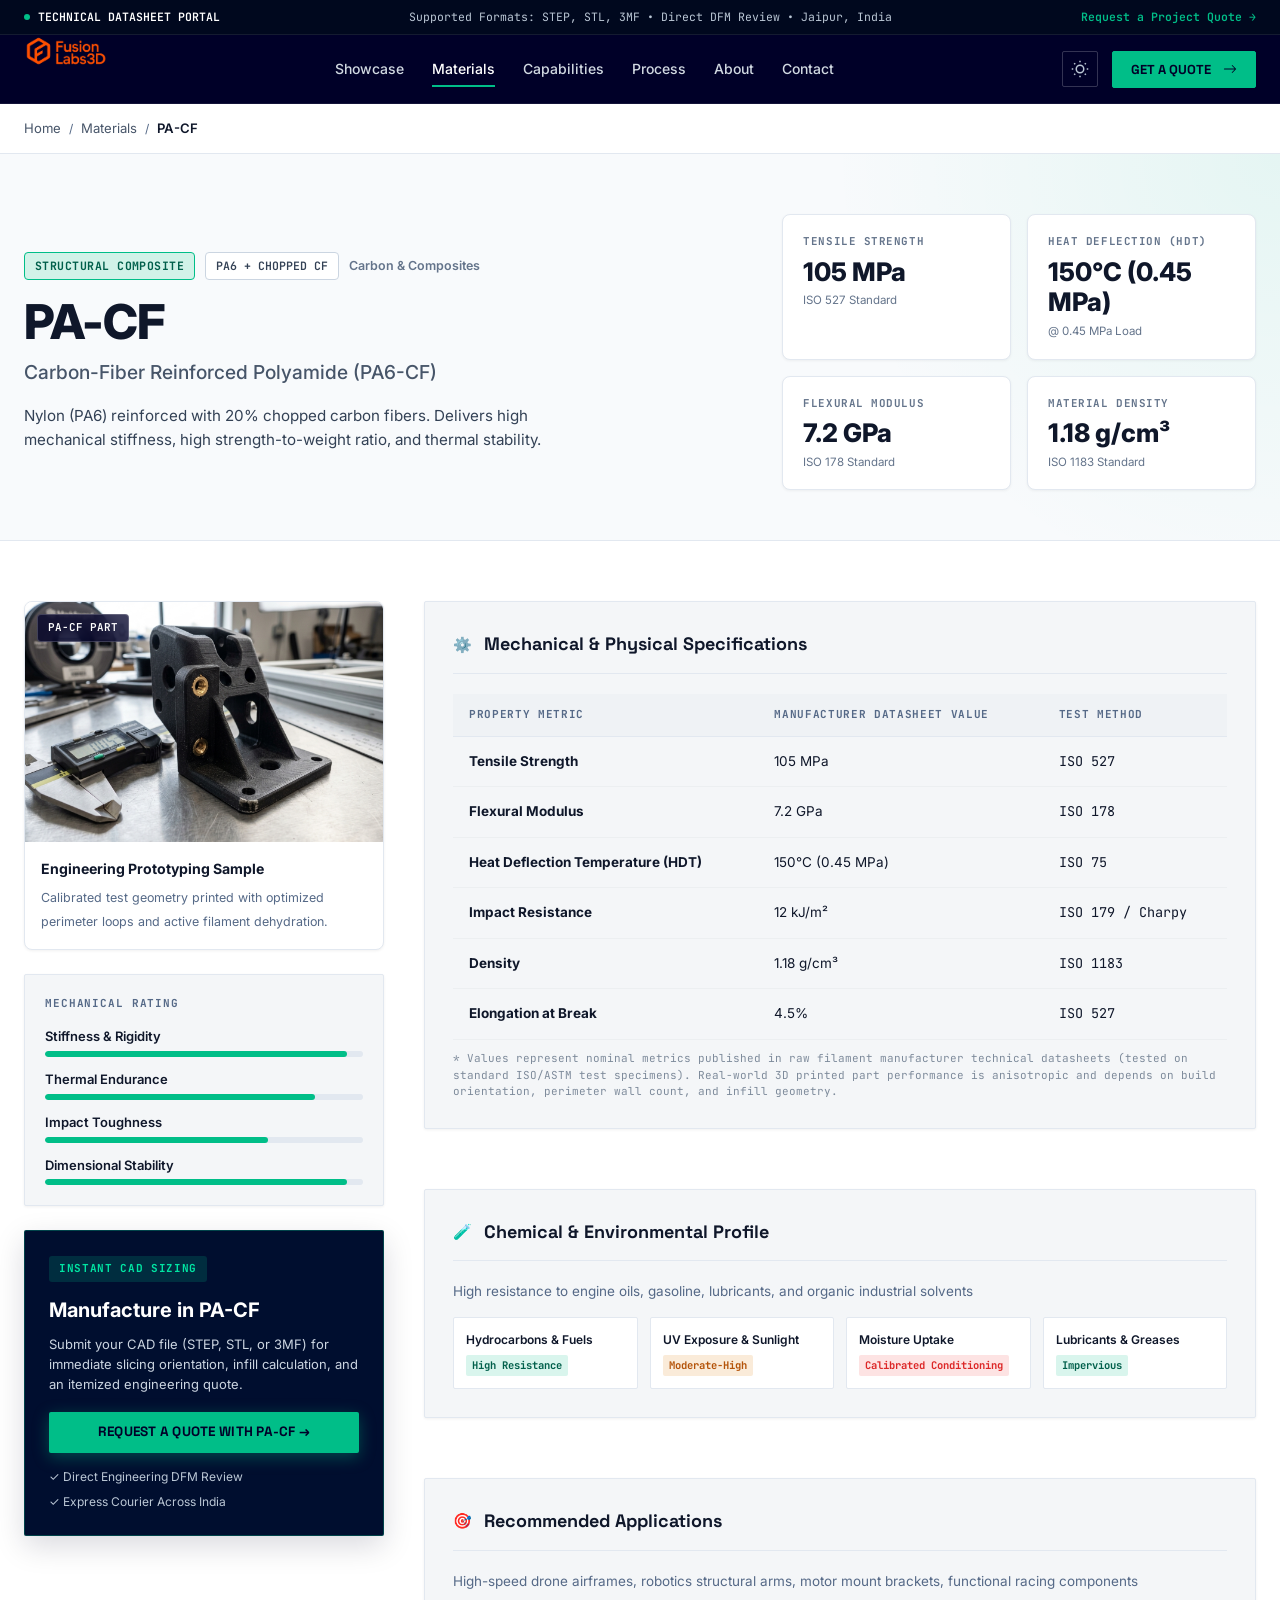
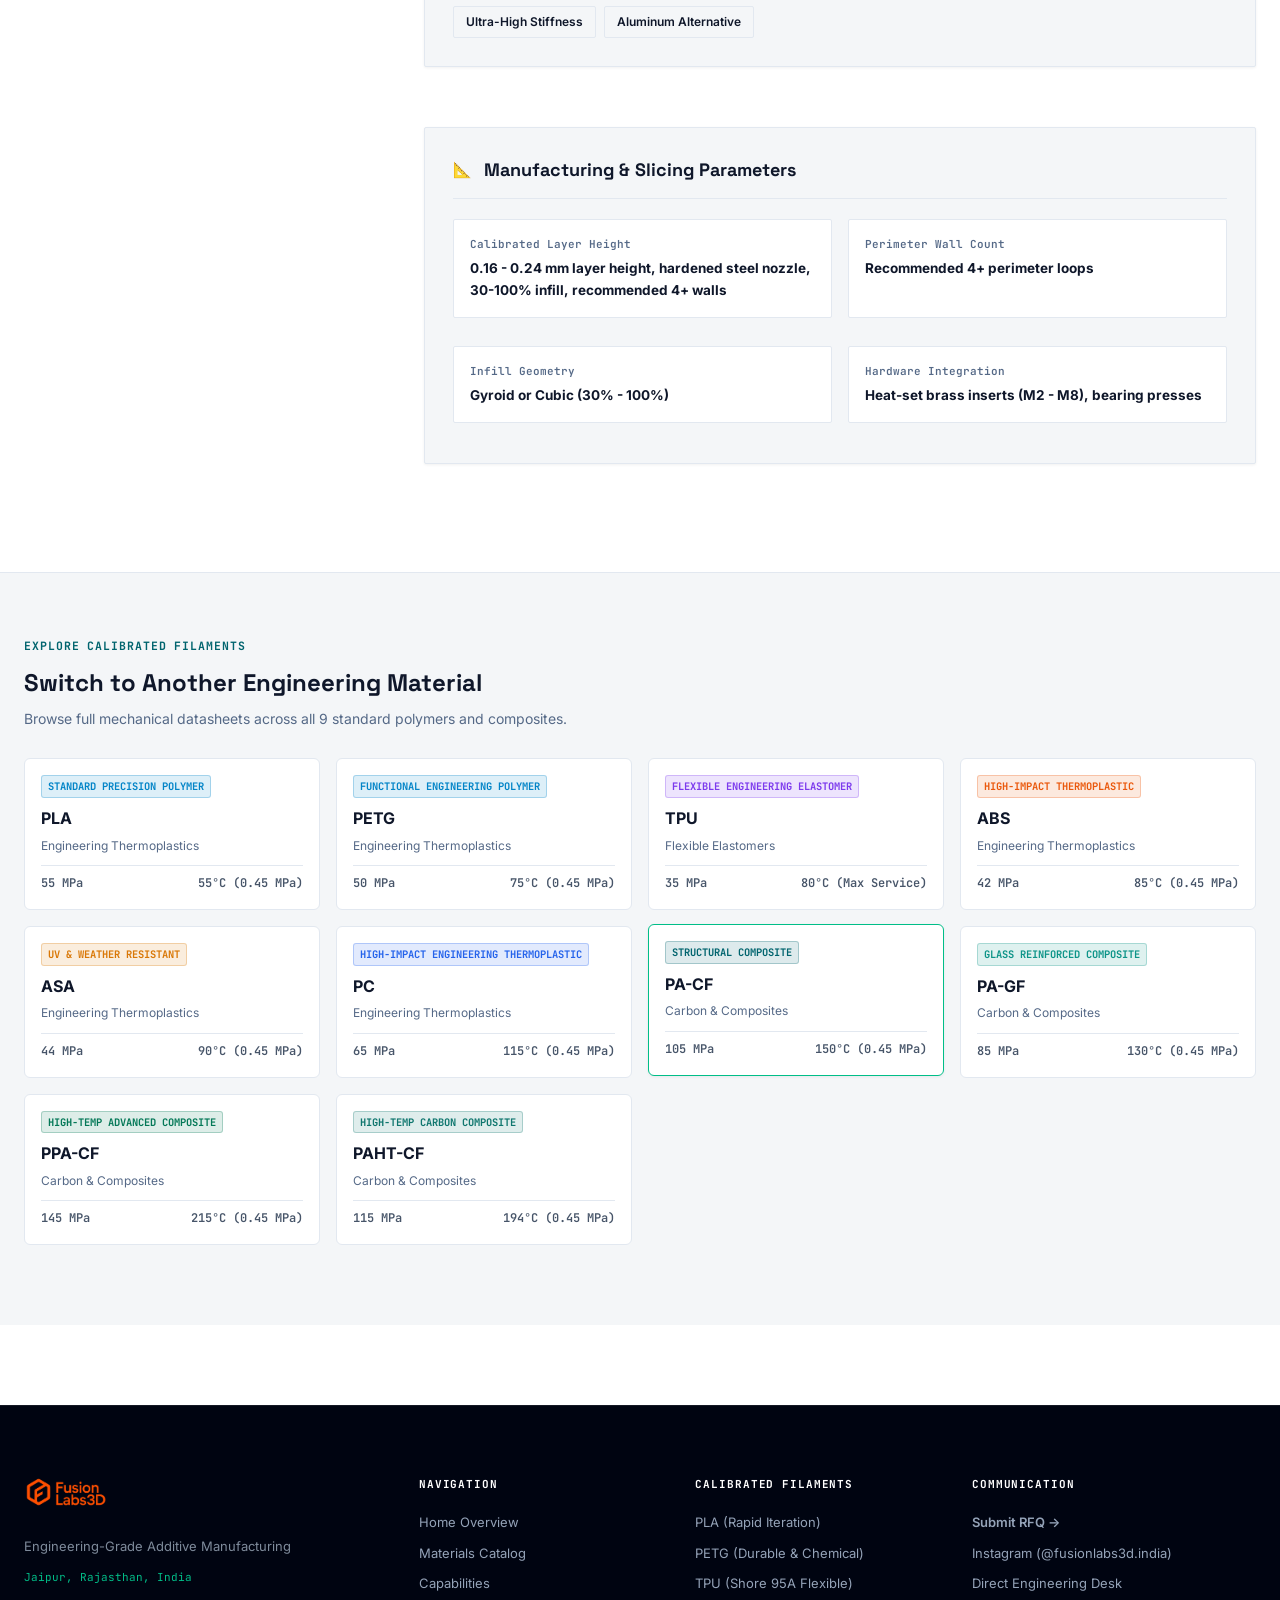
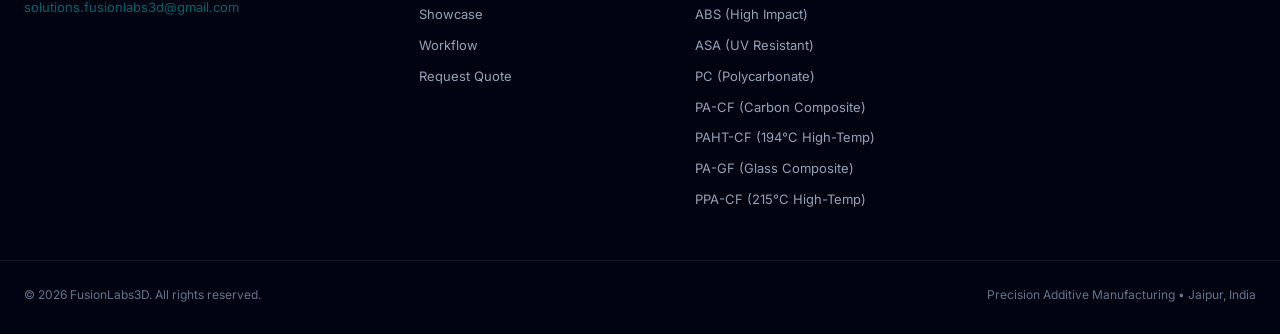
==== material.html @ 583ac7d9 "Tone down 4 CF and GF material descriptions to property-based engineering language without claims" ====
<!DOCTYPE html>
<html lang="en">
<head>
  <meta charset="UTF-8">
  <meta name="viewport" content="width=device-width, initial-scale=1.0">
  <meta http-equiv="X-UA-Compatible" content="ie=edge">
  
  <!-- Zero-flicker Dark/Light Theme Initialization -->
  <script>
    (function() {
      try {
        const savedTheme = localStorage.getItem('fusionlabs3d_theme_v2');
        if (savedTheme === 'dark') {
          document.documentElement.setAttribute('data-theme', 'dark');
        } else {
          document.documentElement.setAttribute('data-theme', 'light');
        }
      } catch (e) {}
    })();
  </script>

  <title>Material Datasheet | FusionLabs3D Engineering Materials</title>
  
  <!-- Primary Meta Tags -->
  <meta name="title" content="Material Datasheet | FusionLabs3D Engineering Materials">
  <meta name="description" content="Technical datasheets, mechanical properties, thermal thresholds, and applications for engineering 3D printing filaments: PLA, PETG, TPU, ABS, ASA, PA-CF, PAHT-CF, PA-GF, PPA-CF.">
  <meta name="robots" content="index, follow">
  
  <!-- Canonical URL -->
  <link rel="canonical" href="https://fusionlabs3d.github.io/material.html">
  
  <!-- Favicons -->
  <link rel="icon" type="image/svg+xml" href="assets/logo/favicon.svg">
  <link rel="alternate icon" type="image/x-icon" href="favicon.ico">
  <link rel="apple-touch-icon" href="assets/logo/favicon-64.png">
  <meta name="theme-color" content="#EA580C">

  <!-- Google Fonts: Space Grotesk, Inter & JetBrains Mono -->
  <link rel="preconnect" href="https://fonts.googleapis.com">
  <link rel="preconnect" href="https://fonts.gstatic.com" crossorigin>
  <link href="https://fonts.googleapis.com/css2?family=Inter:wght@400;500;600;700&family=Space+Grotesk:wght@500;600;700&family=JetBrains+Mono:wght@400;500;600&display=swap" rel="stylesheet">

  <!-- Stylesheet -->
  <link rel="stylesheet" href="style.css?v=3.2">
</head>
<body class="material-page-body">

  <!-- Top Announcement Bar (Siemens Style) -->
  <div class="top-spec-bar">
    <div class="container top-spec-inner">
      <span class="spec-label"><span class="status-dot"></span> TECHNICAL DATASHEET PORTAL</span>
      <span class="spec-detail">Supported Formats: STEP, STL, 3MF &bull; Direct DFM Review &bull; Jaipur, India</span>
      <a href="quote.html" class="spec-link">Request a Project Quote &rarr;</a>
    </div>
  </div>

  <!-- Main Navigation Header (Siemens Style) -->
  <header class="site-header" id="header">
    <div class="container header-inner">
      <a href="index.html" class="brand-logo" aria-label="FusionLabs3D Homepage">
        <img src="assets/logo/logo-full.png" alt="FusionLabs3D Logo" class="brand-img">
      </a>

      <nav class="desktop-nav" aria-label="Primary Navigation">
        <ul class="nav-list">
          <li><a href="index.html#gallery" class="nav-link">Showcase</a></li>
          <li><a href="index.html#materials" class="nav-link active">Materials</a></li>
          <li><a href="index.html#services" class="nav-link">Capabilities</a></li>
          <li><a href="index.html#workflow" class="nav-link">Process</a></li>
          <li><a href="index.html#about" class="nav-link">About</a></li>
          <li><a href="index.html#contact" class="nav-link">Contact</a></li>
        </ul>
      </nav>

      <div class="header-actions">
        <!-- Dark / Light Mode Toggle -->
        <button class="theme-toggle-btn" id="themeToggle" aria-label="Toggle Dark / Light Theme" title="Toggle Dark / Light Theme">
          <svg class="theme-icon-sun" viewBox="0 0 24 24" width="18" height="18" fill="none" stroke="currentColor" stroke-width="2">
            <circle cx="12" cy="12" r="5"/>
            <line x1="12" y1="1" x2="12" y2="3"/><line x1="12" y1="21" x2="12" y2="23"/>
            <line x1="4.22" y1="4.22" x2="5.64" y2="5.64"/><line x1="18.36" y1="18.36" x2="19.78" y2="19.78"/>
            <line x1="1" y1="12" x2="3" y2="12"/><line x1="21" y1="12" x2="23" y2="12"/>
            <line x1="4.22" y1="19.78" x2="5.64" y2="18.36"/><line x1="18.36" y1="5.64" x2="19.78" y2="4.22"/>
          </svg>
          <svg class="theme-icon-moon" viewBox="0 0 24 24" width="18" height="18" fill="none" stroke="currentColor" stroke-width="2">
            <path d="M21 12.79A9 9 0 1 1 11.21 3 7 7 0 0 0 21 12.79z"/>
          </svg>
        </button>

        <a href="quote.html" class="btn btn-primary nav-quote-btn">
          <span>GET A QUOTE</span>
          <svg class="btn-arrow" viewBox="0 0 16 16" width="14" height="14" fill="currentColor">
            <path fill-rule="evenodd" d="M1 8a.5.5 0 0 1 .5-.5h11.793l-3.147-3.146a.5.5 0 0 1 .708-.708l4 4a.5.5 0 0 1 0 .708l-4 4a.5.5 0 0 1-.708-.708L13.293 8.5H1.5A.5.5 0 0 1 1 8z"/>
          </svg>
        </a>

        <!-- Mobile Menu Toggle -->
        <button class="mobile-nav-toggle" id="mobileNavToggle" aria-label="Toggle navigation menu" aria-expanded="false">
          <span class="hamburger-bar"></span>
          <span class="hamburger-bar"></span>
          <span class="hamburger-bar"></span>
        </button>
      </div>
    </div>
  </header>

  <!-- Mobile Navigation Drawer -->
  <div class="mobile-drawer" id="mobileDrawer" aria-hidden="true">
    <div class="mobile-drawer-inner">
      <div class="mobile-drawer-header">
        <span class="mobile-drawer-title">NAVIGATION</span>
        <button class="mobile-drawer-close" id="mobileDrawerClose" aria-label="Close navigation menu">&times;</button>
      </div>
      <ul class="mobile-nav-list">
        <li><a href="index.html" class="mobile-nav-link">Home Overview</a></li>
        <li><a href="index.html#materials" class="mobile-nav-link">Materials Catalog</a></li>
        <li><a href="index.html#services" class="mobile-nav-link">Capabilities</a></li>
        <li><a href="index.html#gallery" class="mobile-nav-link">Showcase</a></li>
        <li><a href="index.html#workflow" class="mobile-nav-link">Process</a></li>
        <li><a href="index.html#contact" class="mobile-nav-link">Contact</a></li>
      </ul>
      <div class="mobile-drawer-footer">
        <a href="quote.html" class="btn btn-primary btn-block">
          <span>GET A QUOTE</span>
        </a>
      </div>
    </div>
  </div>
  <div class="mobile-drawer-backdrop" id="mobileDrawerBackdrop" tabindex="-1"></div>

  <main id="main-content" class="material-datasheet-page">

    <!-- Breadcrumbs (Siemens/Autodesk style) -->
    <div class="datasheet-breadcrumb-bar">
      <div class="container">
        <nav class="breadcrumb-nav" aria-label="Breadcrumb">
          <a href="index.html" class="crumb-link">Home</a>
          <span class="crumb-separator">/</span>
          <a href="index.html#materials" class="crumb-link">Materials</a>
          <span class="crumb-separator">/</span>
          <span class="crumb-current" id="crumbMatName">PA-CF</span>
        </nav>
      </div>
    </div>

    <!-- Specification Hero Banner -->
    <section class="datasheet-hero">
      <div class="container">
        <div class="datasheet-hero-grid">
          <div class="datasheet-hero-info">
            <div class="datasheet-meta-strip">
              <span class="datasheet-class-badge" id="matClassification">STRUCTURAL COMPOSITE</span>
              <span class="datasheet-code-badge" id="matCode">PA6 + CHOPPED CF</span>
              <span class="datasheet-category-badge" id="matCategory">Carbon &amp; Composites</span>
            </div>
            <h1 class="datasheet-title" id="matTitle">PA-CF</h1>
            <p class="datasheet-subtitle" id="matFullName">Carbon-Fiber Reinforced Polyamide (PA6-CF)</p>
            <p class="datasheet-lead" id="matSummary">
              Nylon (PA6) reinforced with 20% chopped carbon fibers. Delivers high mechanical stiffness, high strength-to-weight ratio, and thermal stability.
            </p>
          </div>

          <div class="datasheet-hero-metrics">
            <div class="spec-kpi-card">
              <span class="kpi-label">TENSILE STRENGTH</span>
              <span class="kpi-value" id="matTensile">105 MPa</span>
              <span class="kpi-sub">ISO 527 Standard</span>
            </div>
            <div class="spec-kpi-card">
              <span class="kpi-label">HEAT DEFLECTION (HDT)</span>
              <span class="kpi-value" id="matHDT">150°C</span>
              <span class="kpi-sub">@ 0.45 MPa Load</span>
            </div>
            <div class="spec-kpi-card">
              <span class="kpi-label">FLEXURAL MODULUS</span>
              <span class="kpi-value" id="matFlexural">7.2 GPa</span>
              <span class="kpi-sub">ISO 178 Standard</span>
            </div>
            <div class="spec-kpi-card">
              <span class="kpi-label">MATERIAL DENSITY</span>
              <span class="kpi-value" id="matDensity">1.18 g/cm³</span>
              <span class="kpi-sub">ISO 1183 Standard</span>
            </div>
          </div>
        </div>
      </div>
    </section>

    <!-- Main Two-Column Technical Detail Section -->
    <section class="datasheet-content-section">
      <div class="container">
        <div class="datasheet-layout-grid">

          <!-- Left Column: Visual & Action Card -->
          <div class="datasheet-sidebar-col">
            <!-- Part Photo Card -->
            <div class="datasheet-media-card">
              <div class="media-frame">
                <img src="assets/images/parts/pa6cf-bracket.jpg" alt="Engineering component in PA-CF" class="datasheet-main-img" id="matImage">
                <div class="media-tag-overlay" id="matOverlayTag">CALIBRATED SAMPLE</div>
              </div>
              <div class="media-caption">
                <span class="media-caption-title" id="matCaptionTitle">Engineering Prototyping Sample</span>
                <span class="media-caption-desc">Calibrated test geometry printed with optimized perimeter loops and active filament dehydration.</span>
              </div>
            </div>

            <!-- Mechanical Suitability Indicators -->
            <div class="datasheet-suitability-card">
              <h3 class="suitability-title">MECHANICAL RATING</h3>
              <div class="suitability-row">
                <span class="suitability-label">Stiffness &amp; Rigidity</span>
                <div class="suitability-track"><div class="suitability-bar" id="barStiffness" style="width: 95%;"></div></div>
              </div>
              <div class="suitability-row">
                <span class="suitability-label">Thermal Endurance</span>
                <div class="suitability-track"><div class="suitability-bar" id="barThermal" style="width: 85%;"></div></div>
              </div>
              <div class="suitability-row">
                <span class="suitability-label">Impact Toughness</span>
                <div class="suitability-track"><div class="suitability-bar" id="barImpact" style="width: 70%;"></div></div>
              </div>
              <div class="suitability-row">
                <span class="suitability-label">Dimensional Stability</span>
                <div class="suitability-track"><div class="suitability-bar" id="barStability" style="width: 95%;"></div></div>
              </div>
            </div>

            <!-- Prominent Direct Quote / Order Box (Amazon-style Conversion) -->
            <div class="datasheet-rfq-action-card">
              <div class="rfq-action-badge">INSTANT CAD SIZING</div>
              <h3 class="rfq-action-title">Manufacture in <span id="rfqMatTarget">PA-CF</span></h3>
              <p class="rfq-action-desc">
                Submit your CAD file (STEP, STL, or 3MF) for immediate slicing orientation, infill calculation, and an itemized engineering quote.
              </p>
              <a href="quote.html?material=pa-cf" class="btn btn-primary btn-block rfq-action-btn" id="matQuoteBtn">
                <span>REQUEST A QUOTE WITH THIS MATERIAL &rarr;</span>
              </a>
              <div class="rfq-action-guarantees">
                <span class="action-guarantee-item">&check; Direct Engineering DFM Review</span>
                <span class="action-guarantee-item">&check; Express Courier Across India</span>
              </div>
            </div>
          </div>

          <!-- Right Column: Full Technical Datasheet -->
          <div class="datasheet-main-col">

            <!-- Section 1: Mechanical Properties Table -->
            <div class="datasheet-block">
              <div class="block-header">
                <span class="block-icon">⚙️</span>
                <h2 class="block-title">Mechanical &amp; Physical Specifications</h2>
              </div>
              <div class="table-responsive">
                <table class="specs-table">
                  <thead>
                    <tr>
                      <th>Property Metric</th>
                      <th>Manufacturer Datasheet Value</th>
                      <th>Test Method</th>
                    </tr>
                  </thead>
                  <tbody>
                    <tr>
                      <td><strong>Tensile Strength</strong></td>
                      <td id="tableTensile">105 MPa</td>
                      <td class="text-mono">ISO 527</td>
                    </tr>
                    <tr>
                      <td><strong>Flexural Modulus</strong></td>
                      <td id="tableFlexural">7.2 GPa</td>
                      <td class="text-mono">ISO 178</td>
                    </tr>
                    <tr>
                      <td><strong>Heat Deflection Temperature (HDT)</strong></td>
                      <td id="tableHDT">150°C (0.45 MPa)</td>
                      <td class="text-mono">ISO 75</td>
                    </tr>
                    <tr>
                      <td><strong>Impact Resistance</strong></td>
                      <td id="tableImpact">12 kJ/m²</td>
                      <td class="text-mono">ISO 179 / Charpy</td>
                    </tr>
                    <tr>
                      <td><strong>Density</strong></td>
                      <td id="tableDensity">1.18 g/cm³</td>
                      <td class="text-mono">ISO 1183</td>
                    </tr>
                    <tr>
                      <td><strong>Elongation at Break</strong></td>
                      <td id="tableElongation">4.5%</td>
                      <td class="text-mono">ISO 527</td>
                    </tr>
                  </tbody>
                </table>
              </div>
              <p style="font-family: var(--font-mono); font-size: 11px; color: var(--text-light); margin-top: 10px; line-height: 1.5;">
                * Values represent nominal metrics published in raw filament manufacturer technical datasheets (tested on standard ISO/ASTM test specimens). Real-world 3D printed part performance is anisotropic and depends on build orientation, perimeter wall count, and infill geometry.
              </p>
            </div>

            <!-- Section 2: Chemical & Environmental Compatibility -->
            <div class="datasheet-block">
              <div class="block-header">
                <span class="block-icon">🧪</span>
                <h2 class="block-title">Chemical &amp; Environmental Profile</h2>
              </div>
              <p class="block-text" id="matChemical">
                High resistance to engine oils, gasoline, lubricants, and organic industrial solvents.
              </p>
              <div class="chemical-matrix-grid">
                <div class="chem-card">
                  <span class="chem-label">Hydrocarbons &amp; Fuels</span>
                  <span class="chem-status chem-status-high" id="chemHydro">High Resistance</span>
                </div>
                <div class="chem-card">
                  <span class="chem-label">UV Exposure &amp; Sunlight</span>
                  <span class="chem-status chem-status-med" id="chemUV">Moderate-High</span>
                </div>
                <div class="chem-card">
                  <span class="chem-label">Moisture Uptake</span>
                  <span class="chem-status chem-status-low" id="chemMoisture">Calibrated Conditioning</span>
                </div>
                <div class="chem-card">
                  <span class="chem-label">Lubricants &amp; Greases</span>
                  <span class="chem-status chem-status-high" id="chemGrease">Impervious</span>
                </div>
              </div>
            </div>

            <!-- Section 3: Recommended Applications -->
            <div class="datasheet-block">
              <div class="block-header">
                <span class="block-icon">🎯</span>
                <h2 class="block-title">Recommended Applications</h2>
              </div>
              <p class="block-text" id="matUseCases">
                Robotics chassis, structural drone components, motor brackets, aluminum replacement parts, high-stiffness tooling fixtures.
              </p>
              <div class="applications-tag-cloud" id="matTagsCloud">
                <span class="app-tag">Drone Airframes</span>
                <span class="app-tag">Robotics Arms</span>
                <span class="app-tag">Motor Mount Brackets</span>
                <span class="app-tag">Aluminum Replacement</span>
              </div>
            </div>

            <!-- Section 4: Slicing & Engineering Guidelines -->
            <div class="datasheet-block">
              <div class="block-header">
                <span class="block-icon">📐</span>
                <h2 class="block-title">Manufacturing &amp; Slicing Parameters</h2>
              </div>
              <div class="guidelines-grid">
                <div class="guide-item">
                  <span class="guide-label">Calibrated Layer Height</span>
                  <span class="guide-val" id="guideLayer">0.16 - 0.24 mm</span>
                </div>
                <div class="guide-item">
                  <span class="guide-label">Perimeter Wall Count</span>
                  <span class="guide-val" id="guideWalls">Recommended 4+ perimeter loops</span>
                </div>
                <div class="guide-item">
                  <span class="guide-label">Infill Geometry</span>
                  <span class="guide-val" id="guideInfill">Gyroid or Cubic (30% - 100%)</span>
                </div>
                <div class="guide-item">
                  <span class="guide-label">Hardware Integration</span>
                  <span class="guide-val">Heat-set brass inserts (M2 - M8), bearing presses</span>
                </div>
              </div>
            </div>

          </div>
        </div>
      </div>
    </section>

    <!-- Quick Material Switcher (Autodesk Style) -->
    <section class="datasheet-switcher-section">
      <div class="container">
        <div class="switcher-header">
          <span class="section-tag">EXPLORE CALIBRATED FILAMENTS</span>
          <h2 class="switcher-title">Switch to Another Engineering Material</h2>
          <p class="switcher-subtitle">Browse full mechanical datasheets across all 9 standard polymers and composites.</p>
        </div>

        <div class="material-switcher-grid" id="materialsSwitcher">
          <!-- Populated dynamically by script -->
        </div>
      </div>
    </section>

  </main>

  <!-- SITE FOOTER (Siemens Style) -->
  <footer class="site-footer">
    <div class="container footer-grid">
      <div class="footer-brand-col">
        <a href="index.html" class="footer-brand" style="display: inline-block; align-self: flex-start; margin-bottom: 14px;">
          <img src="assets/logo/logo-full.png" alt="FusionLabs3D" class="footer-logo-img" style="height: 32px; width: auto; max-width: 180px; object-fit: contain; display: block;">
        </a>
        <p class="footer-positioning">Engineering-Grade Additive Manufacturing</p>
        <p class="footer-location">Jaipur, Rajasthan, India</p>
        <a href="mailto:solutions.fusionlabs3d@gmail.com" class="footer-email">solutions.fusionlabs3d@gmail.com</a>
      </div>

      <div class="footer-links-col">
        <h4 class="footer-heading">NAVIGATION</h4>
        <ul class="footer-nav">
          <li><a href="index.html">Home Overview</a></li>
          <li><a href="index.html#materials">Materials Catalog</a></li>
          <li><a href="index.html#services">Capabilities</a></li>
          <li><a href="index.html#gallery">Showcase</a></li>
          <li><a href="index.html#workflow">Workflow</a></li>
          <li><a href="quote.html">Request Quote</a></li>
        </ul>
      </div>

      <div class="footer-links-col">
        <h4 class="footer-heading">CALIBRATED FILAMENTS</h4>
        <ul class="footer-nav">
          <li><a href="material.html?mat=pla">PLA (Rapid Iteration)</a></li>
          <li><a href="material.html?mat=petg">PETG (Durable &amp; Chemical)</a></li>
          <li><a href="material.html?mat=tpu">TPU (Shore 95A Flexible)</a></li>
          <li><a href="material.html?mat=abs">ABS (High Impact)</a></li>
          <li><a href="material.html?mat=asa">ASA (UV Resistant)</a></li>
          <li><a href="material.html?mat=pc">PC (Polycarbonate)</a></li>
          <li><a href="material.html?mat=pa-cf">PA-CF (Carbon Composite)</a></li>
          <li><a href="material.html?mat=paht-cf">PAHT-CF (194°C High-Temp)</a></li>
          <li><a href="material.html?mat=pa-gf">PA-GF (Glass Composite)</a></li>
          <li><a href="material.html?mat=ppa-cf">PPA-CF (215°C High-Temp)</a></li>
        </ul>
      </div>

      <div class="footer-links-col">
        <h4 class="footer-heading">COMMUNICATION</h4>
        <ul class="footer-nav">
          <li><a href="quote.html" class="footer-quote-link">Submit RFQ &rarr;</a></li>
          <li><a href="https://www.instagram.com/fusionlabs3d.india/" target="_blank" rel="noopener noreferrer">Instagram (@fusionlabs3d.india)</a></li>
          <li><a href="mailto:solutions.fusionlabs3d@gmail.com">Direct Engineering Desk</a></li>
        </ul>
      </div>
    </div>

    <div class="container footer-bottom">
      <p class="copyright">&copy; 2026 FusionLabs3D. All rights reserved.</p>
      <p class="host-notice">Precision Additive Manufacturing &bull; Jaipur, India</p>
    </div>
  </footer>

  <!-- Material Datasheet Script -->
  <script>
    (function() {
      // Theme Toggle Logic
      const themeToggle = document.getElementById('themeToggle');
      if (themeToggle) {
        themeToggle.addEventListener('click', function() {
          const current = document.documentElement.getAttribute('data-theme') || 'light';
          const next = current === 'dark' ? 'light' : 'dark';
          document.documentElement.setAttribute('data-theme', next);
          try { localStorage.setItem('fusionlabs3d_theme_v2', next); } catch (e) {}
        });
      }

      // Mobile Menu Toggle
      const mobileToggle = document.getElementById('mobileNavToggle');
      const mobileDrawer = document.getElementById('mobileDrawer');
      const mobileBackdrop = document.getElementById('mobileDrawerBackdrop');
      const mobileClose = document.getElementById('mobileDrawerClose');

      function openDrawer() {
        if (!mobileDrawer) return;
        mobileDrawer.classList.add('open');
        mobileDrawer.setAttribute('aria-hidden', 'false');
        if (mobileBackdrop) mobileBackdrop.classList.add('active');
        document.body.style.overflow = 'hidden';
      }

      function closeDrawer() {
        if (!mobileDrawer) return;
        mobileDrawer.classList.remove('open');
        mobileDrawer.setAttribute('aria-hidden', 'true');
        if (mobileBackdrop) mobileBackdrop.classList.remove('active');
        document.body.style.overflow = '';
      }

      if (mobileToggle) mobileToggle.addEventListener('click', openDrawer);
      if (mobileClose) mobileClose.addEventListener('click', closeDrawer);
      if (mobileBackdrop) mobileBackdrop.addEventListener('click', closeDrawer);

      // Load Material Data
      const urlParams = new URLSearchParams(window.location.search);
      const targetMatId = (urlParams.get('mat') || 'pa-cf').toLowerCase();

      fetch('data/materials.json')
        .then(function(res) { return res.json(); })
        .then(function(materials) {
          if (!Array.isArray(materials) || materials.length === 0) return;

          let selected = materials.find(function(m) { return m.id.toLowerCase() === targetMatId; });
          if (!selected) {
            selected = materials[0];
          }

          // Update Document Title
          document.title = selected.name + ' Technical Datasheet | FusionLabs3D';

          // Update Header & Hero Elements
          const crumb = document.getElementById('crumbMatName');
          if (crumb) crumb.textContent = selected.name;

          const title = document.getElementById('matTitle');
          if (title) title.textContent = selected.name;

          const fullName = document.getElementById('matFullName');
          if (fullName) fullName.textContent = selected.fullName || selected.name;

          const classBadge = document.getElementById('matClassification');
          if (classBadge) classBadge.textContent = selected.classification || 'ENGINEERING MATERIAL';

          const codeBadge = document.getElementById('matCode');
          if (codeBadge) codeBadge.textContent = selected.code || '';

          const catBadge = document.getElementById('matCategory');
          if (catBadge) catBadge.textContent = selected.category || '';

          const summary = document.getElementById('matSummary');
          if (summary) summary.textContent = selected.summary || '';

          // Metrics
          const matTensile = document.getElementById('matTensile');
          if (matTensile) matTensile.textContent = selected.tensileStrength || 'N/A';

          const matHDT = document.getElementById('matHDT');
          if (matHDT) matHDT.textContent = selected.heatDeflection || 'N/A';

          const matFlexural = document.getElementById('matFlexural');
          if (matFlexural) matFlexural.textContent = selected.flexuralModulus || 'N/A';

          const matDensity = document.getElementById('matDensity');
          if (matDensity) matDensity.textContent = selected.density || 'N/A';

          // Image & Caption
          const img = document.getElementById('matImage');
          if (img && selected.image) {
            img.src = selected.image;
            img.alt = selected.name + ' component sample';
          }

          const overlay = document.getElementById('matOverlayTag');
          if (overlay) overlay.textContent = selected.name + ' PART';

          // Action Box
          const rfqTarget = document.getElementById('rfqMatTarget');
          if (rfqTarget) rfqTarget.textContent = selected.name;

          const quoteBtn = document.getElementById('matQuoteBtn');
          if (quoteBtn) {
            quoteBtn.href = 'quote.html?material=' + encodeURIComponent(selected.id);
            quoteBtn.innerHTML = '<span>REQUEST A QUOTE WITH ' + selected.name + ' &rarr;</span>';
          }

          // Table Specs
          const tTensile = document.getElementById('tableTensile');
          if (tTensile) tTensile.textContent = selected.tensileStrength || 'N/A';

          const tFlexural = document.getElementById('tableFlexural');
          if (tFlexural) tFlexural.textContent = selected.flexuralModulus || 'N/A';

          const tHDT = document.getElementById('tableHDT');
          if (tHDT) tHDT.textContent = selected.heatDeflection || 'N/A';

          const tImpact = document.getElementById('tableImpact');
          if (tImpact) tImpact.textContent = selected.impactStrength || 'N/A';

          const tDensity = document.getElementById('tableDensity');
          if (tDensity) tDensity.textContent = selected.density || 'N/A';

          const tElongation = document.getElementById('tableElongation');
          if (tElongation) tElongation.textContent = selected.elongation || 'N/A';

          // Chemical
          const chem = document.getElementById('matChemical');
          if (chem && selected.chemical) chem.textContent = selected.chemical;

          // Applications
          const uses = document.getElementById('matUseCases');
          if (uses && selected.use_cases) uses.textContent = selected.use_cases;

          const cloud = document.getElementById('matTagsCloud');
          if (cloud && selected.tags) {
            cloud.innerHTML = '';
            selected.tags.forEach(function(tag) {
              const span = document.createElement('span');
              span.className = 'app-tag';
              span.textContent = tag;
              cloud.appendChild(span);
            });
          }

          // Slicing
          const guideLayer = document.getElementById('guideLayer');
          if (guideLayer && selected.slicing) guideLayer.textContent = selected.slicing;

          // Suitability Bars calculation based on properties
          const barStiffness = document.getElementById('barStiffness');
          const barThermal = document.getElementById('barThermal');
          const barImpact = document.getElementById('barImpact');
          const barStability = document.getElementById('barStability');

          if (selected.id === 'pa-cf' || selected.id === 'ppa-cf' || selected.id === 'paht-cf') {
            if (barStiffness) barStiffness.style.width = selected.id === 'ppa-cf' ? '100%' : (selected.id === 'paht-cf' ? '97%' : '95%');
            if (barThermal) barThermal.style.width = selected.id === 'ppa-cf' ? '100%' : (selected.id === 'paht-cf' ? '92%' : '85%');
            if (barImpact) barImpact.style.width = selected.id === 'paht-cf' ? '75%' : '70%';
            if (barStability) barStability.style.width = '95%';
          } else if (selected.id === 'pa-gf') {
            if (barStiffness) barStiffness.style.width = '85%';
            if (barThermal) barThermal.style.width = '75%';
            if (barImpact) barImpact.style.width = '80%';
            if (barStability) barStability.style.width = '90%';
          } else if (selected.id === 'tpu') {
            if (barStiffness) barStiffness.style.width = '20%';
            if (barThermal) barThermal.style.width = '55%';
            if (barImpact) barImpact.style.width = '100%';
            if (barStability) barStability.style.width = '60%';
          } else if (selected.id === 'pc') {
            if (barStiffness) barStiffness.style.width = '80%';
            if (barThermal) barThermal.style.width = '78%';
            if (barImpact) barImpact.style.width = '95%';
            if (barStability) barStability.style.width = '85%';
          } else if (selected.id === 'abs' || selected.id === 'asa') {
            if (barStiffness) barStiffness.style.width = '70%';
            if (barThermal) barThermal.style.width = '65%';
            if (barImpact) barImpact.style.width = '85%';
            if (barStability) barStability.style.width = '80%';
          } else if (selected.id === 'petg') {
            if (barStiffness) barStiffness.style.width = '65%';
            if (barThermal) barThermal.style.width = '60%';
            if (barImpact) barImpact.style.width = '75%';
            if (barStability) barStability.style.width = '85%';
          } else { // pla
            if (barStiffness) barStiffness.style.width = '75%';
            if (barThermal) barThermal.style.width = '40%';
            if (barImpact) barImpact.style.width = '50%';
            if (barStability) barStability.style.width = '90%';
          }

          // Populate Material Switcher Grid
          const switcherGrid = document.getElementById('materialsSwitcher');
          if (switcherGrid) {
            switcherGrid.innerHTML = '';
            materials.forEach(function(m) {
              const isCurrent = m.id.toLowerCase() === selected.id.toLowerCase();
              const card = document.createElement('a');
              card.href = 'material.html?mat=' + encodeURIComponent(m.id);
              card.className = 'switcher-card' + (isCurrent ? ' active' : '');
              card.innerHTML = `
                <div class="switcher-badge" style="background:${m.accentColor || '#EA580C'}22; color:${m.accentColor || '#EA580C'}; border-color:${m.accentColor || '#EA580C'}44;">
                  ${m.classification || 'POLYMER'}
                </div>
                <h4 class="switcher-name">${m.name}</h4>
                <p class="switcher-cat">${m.category || ''}</p>
                <div class="switcher-kpi-row">
                  <span>${m.tensileStrength || ''}</span>
                  <span>${m.heatDeflection || ''}</span>
                </div>
              `;
              switcherGrid.appendChild(card);
            });
          }

        })
        .catch(function(err) {
          console.error('Failed to load materials data:', err);
        });
    })();
  </script>
</body>
</html>
---- style.css ----
/* ==========================================================================
   FUSIONLABS3D — SIEMENS & AUTODESK ENTERPRISE DESIGN SYSTEM
   Directly modeled on Siemens Digital Industries & Autodesk Fusion Ecosystem.
   ========================================================================== */

/* --- CSS Variables & Design Tokens --- */
:root {
  /* Siemens Corporate Palette */
  --siemens-navy: #000028;
  --siemens-navy-deep: #00081E;
  --siemens-navy-card: #000E2F;
  --siemens-teal: #00646E;
  --siemens-mint: #00BE88;
  --siemens-mint-soft: #D1F2E8;
  --siemens-mint-text: #005F4B;
  --siemens-cyan: #00E5A3;

  /* Autodesk Product Palette */
  --autodesk-orange: #EA580C;
  --autodesk-orange-dark: #C2410C;
  --autodesk-amber: #D97706;
  --autodesk-blue: #0284C7;
  --autodesk-purple: #7C3AED;
  --autodesk-black: #000000;
  --autodesk-card-bg: #FFFFFF;

  /* Neutrals & Surfaces */
  --bg-page: #FFFFFF;
  --bg-surface-alt: #F4F6F8;
  --bg-surface-cool: #EFF2F5;
  --border-color: #E2E8F0;
  --border-dark: #243044;
  --border-light: #ECEFF1;

  /* Typography Colors */
  --text-main: #0F172A;
  --text-muted: #556987;
  --text-light: #7E8B9B;
  --text-white: #FFFFFF;

  /* Fonts */
  --font-heading: 'Space Grotesk', -apple-system, BlinkMacSystemFont, 'Segoe UI', Roboto, sans-serif;
  --font-body: 'Inter', -apple-system, BlinkMacSystemFont, 'Segoe UI', Roboto, sans-serif;
  --font-mono: 'JetBrains Mono', Consolas, monospace;

  /* Layout */
  --container-max: 1440px;
  --radius-xs: 2px;
  --radius-sm: 4px;
  --radius-md: 8px;
  --radius-lg: 12px;

  /* Shadows */
  --shadow-sm: 0 1px 3px rgba(0, 0, 0, 0.06);
  --shadow-card: 0 2px 8px rgba(0, 0, 0, 0.06), 0 1px 2px rgba(0, 0, 0, 0.04);
  --shadow-hover: 0 12px 28px -4px rgba(0, 0, 0, 0.12), 0 4px 12px rgba(0, 0, 0, 0.06);

  /* Transitions */
  --ease-expo: cubic-bezier(0.16, 1, 0.3, 1);
  --transition-fast: 0.2s var(--ease-expo);
  --transition-normal: 0.4s var(--ease-expo);
}

/* Dark Theme Overrides */
[data-theme="dark"] {
  --bg-page: #060911;
  --bg-surface-alt: #0D1322;
  --bg-surface-cool: #111827;
  --autodesk-card-bg: #0D1322;
  --border-color: #1E293B;
  --border-light: #162032;
  --text-main: #F1F5F9;
  --text-muted: #94A3B8;
  --text-light: #64748B;
}

/* Reset & Global */
*, *::before, *::after {
  box-sizing: border-box;
  margin: 0;
  padding: 0;
}

html {
  scroll-behavior: smooth;
  scroll-padding-top: 100px;
  -webkit-text-size-adjust: 100%;
  overflow-x: hidden;
}

body {
  font-family: var(--font-body);
  font-size: 15px;
  line-height: 1.6;
  color: var(--text-main);
  background-color: var(--bg-page);
  -webkit-font-smoothing: antialiased;
  overflow-x: hidden;
}

img, svg {
  display: block;
  max-width: 100%;
}

a {
  color: inherit;
  text-decoration: none;
}

.container {
  width: 100%;
  max-width: var(--container-max);
  margin: 0 auto;
  padding: 0 24px;
}

/* ==========================================================================
   1. SIEMENS HEADER & TOP UTILITY BAR (Screenshots 2, 3, 5)
   ========================================================================== */
.siemens-top-strip {
  background-color: var(--siemens-navy-deep);
  border-bottom: 1px solid rgba(255, 255, 255, 0.1);
  font-size: 12px;
  color: #BAC7D5;
  padding: 8px 0;
}

.siemens-top-inner {
  display: flex;
  justify-content: space-between;
  align-items: center;
}

.top-left-info {
  display: flex;
  align-items: center;
  gap: 16px;
}

.top-info-item {
  display: inline-flex;
  align-items: center;
  gap: 6px;
}

.top-dot-green {
  width: 6px;
  height: 6px;
  background: var(--siemens-mint);
  border-radius: 50%;
  display: inline-block;
}

.top-right-nav {
  display: flex;
  align-items: center;
  gap: 20px;
}

.top-right-link {
  color: #BAC7D5;
  transition: color var(--transition-fast);
  display: inline-flex;
  align-items: center;
  gap: 4px;
}

.top-right-link:hover {
  color: #FFFFFF;
}

.header-divider-v {
  width: 1px;
  height: 14px;
  background: rgba(255, 255, 255, 0.2);
}

/* Siemens Main Corporate Navbar */
.siemens-header {
  background-color: var(--siemens-navy);
  border-bottom: 1px solid rgba(255, 255, 255, 0.08);
  position: sticky;
  top: 0;
  z-index: 1000;
}

.siemens-nav-inner {
  display: flex;
  align-items: center;
  justify-content: space-between;
  height: 74px;
}

.siemens-brand {
  display: flex;
  align-items: center;
  gap: 14px;
}

.siemens-brand-text {
  font-family: var(--font-heading);
  font-size: 22px;
  font-weight: 800;
  letter-spacing: 0.08em;
  color: #FFFFFF;
}

.siemens-brand-sub {
  font-family: var(--font-mono);
  font-size: 10.5px;
  color: var(--siemens-mint);
  letter-spacing: 0.06em;
  padding-left: 12px;
  border-left: 1px solid rgba(255, 255, 255, 0.2);
  display: none;
}

@media (min-width: 900px) {
  .siemens-brand-sub { display: block; }
}

.siemens-nav-links {
  display: none;
  align-items: center;
  list-style: none;
  gap: 28px;
}

@media (min-width: 960px) {
  .siemens-nav-links { display: flex; }
}

.siemens-nav-item a {
  color: #D1D9E2;
  font-size: 14px;
  font-weight: 500;
  transition: color var(--transition-fast);
  position: relative;
  padding: 6px 0;
}

.siemens-nav-item a:hover,
.siemens-nav-item a.active {
  color: #FFFFFF;
}

.siemens-nav-item a.active::after {
  content: '';
  position: absolute;
  bottom: -4px;
  left: 0;
  right: 0;
  height: 2px;
  background: var(--siemens-mint);
}

.siemens-header-actions {
  display: flex;
  align-items: center;
  gap: 16px;
}

.theme-toggle-siemens {
  background: transparent;
  border: 1px solid rgba(255, 255, 255, 0.2);
  color: #BAC7D5;
  width: 36px;
  height: 36px;
  border-radius: var(--radius-xs);
  display: flex;
  align-items: center;
  justify-content: center;
  cursor: pointer;
  transition: all var(--transition-fast);
}

.theme-toggle-siemens:hover {
  border-color: #FFFFFF;
  color: #FFFFFF;
}

.theme-icon-moon { display: none; }
[data-theme="dark"] .theme-icon-sun { display: none; }
[data-theme="dark"] .theme-icon-moon { display: block; }

.btn-siemens-mint {
  background: var(--siemens-mint);
  color: var(--siemens-navy);
  font-family: var(--font-heading);
  font-size: 13px;
  font-weight: 700;
  padding: 10px 18px;
  border-radius: var(--radius-xs);
  display: inline-flex;
  align-items: center;
  gap: 6px;
  border: none;
  cursor: pointer;
  transition: background var(--transition-fast), transform var(--transition-fast);
}

.btn-siemens-mint:hover {
  background: var(--siemens-cyan);
  transform: translateY(-1px);
}

.mobile-menu-btn {
  background: transparent;
  border: none;
  color: #FFFFFF;
  cursor: pointer;
  display: flex;
  flex-direction: column;
  gap: 5px;
  padding: 6px;
}

@media (min-width: 960px) {
  .mobile-menu-btn { display: none; }
}

.mobile-bar {
  width: 22px;
  height: 2px;
  background: #FFFFFF;
}

/* Siemens Mobile Navigation Drawer */
.siemens-mobile-drawer {
  position: fixed;
  top: 0;
  right: 0;
  width: 300px;
  max-width: 85vw;
  height: 100vh;
  background: var(--siemens-navy-deep);
  border-left: 1px solid rgba(255, 255, 255, 0.12);
  z-index: 2000;
  display: flex;
  flex-direction: column;
  box-shadow: -10px 0 30px rgba(0, 0, 0, 0.6);
  transform: translateX(105%);
  transition: transform 0.35s cubic-bezier(0.16, 1, 0.3, 1), visibility 0.35s;
  visibility: hidden;
  pointer-events: none;
}

.siemens-mobile-drawer.open {
  transform: translateX(0);
  visibility: visible;
  pointer-events: auto;
}

.mobile-drawer-backdrop {
  position: fixed;
  top: 0;
  left: 0;
  right: 0;
  bottom: 0;
  background: rgba(0, 0, 0, 0.65);
  backdrop-filter: blur(4px);
  -webkit-backdrop-filter: blur(4px);
  z-index: 1999;
  opacity: 0;
  pointer-events: none;
  transition: opacity 0.35s ease;
}

.mobile-drawer-backdrop.open {
  opacity: 1;
  pointer-events: auto;
}

.mobile-drawer-header {
  display: flex;
  align-items: center;
  justify-content: space-between;
  padding: 20px 24px;
  border-bottom: 1px solid rgba(255, 255, 255, 0.08);
}

.mobile-drawer-brand img {
  height: 24px;
  width: auto;
  object-fit: contain;
}

.mobile-drawer-close {
  background: transparent;
  border: none;
  color: #CAD7E6;
  font-size: 28px;
  line-height: 1;
  cursor: pointer;
  padding: 4px;
  display: flex;
  align-items: center;
  justify-content: center;
}

.mobile-drawer-close:hover {
  color: #FFFFFF;
}

.mobile-drawer-nav {
  display: flex;
  flex-direction: column;
  padding: 20px 24px;
  gap: 16px;
  overflow-y: auto;
  flex: 1;
}

.mobile-nav-link {
  color: #D1D9E2;
  font-family: var(--font-heading);
  font-size: 16px;
  font-weight: 600;
  padding: 6px 0;
  border-bottom: 1px solid rgba(255, 255, 255, 0.04);
  transition: color var(--transition-fast);
}

.mobile-nav-link:hover,
.mobile-nav-link:active {
  color: var(--fl-saffron);
}

.mobile-drawer-footer {
  padding: 20px 24px 30px;
  border-top: 1px solid rgba(255, 255, 255, 0.08);
}

.mobile-drawer-quote {
  width: 100%;
  justify-content: center;
  font-size: 13px;
  padding: 12px 18px;
}

/* ==========================================================================
   2. SIEMENS HERO BANNER & INFINITY CAD AURA (Screenshots 3 & 5)
   ========================================================================== */
.siemens-hero-section {
  background: 
    radial-gradient(ellipse 65% 50% at 75% 40%, rgba(0, 190, 136, 0.12) 0%, transparent 70%),
    linear-gradient(180deg, var(--siemens-navy) 0%, #000B24 100%);
  color: #FFFFFF;
  padding: 70px 0 80px;
  position: relative;
  overflow: hidden;
  border-bottom: 1px solid rgba(255, 255, 255, 0.08);
}

.siemens-hero-grid {
  display: grid;
  grid-template-columns: 1.15fr 0.85fr;
  gap: 48px;
  align-items: center;
  position: relative;
  z-index: 2;
}

.hero-eyebrow {
  font-family: var(--font-mono);
  font-size: 12px;
  letter-spacing: 0.1em;
  color: var(--siemens-mint);
  margin-bottom: 16px;
  display: inline-flex;
  align-items: center;
  gap: 8px;
}

.hero-headline {
  font-family: var(--font-heading);
  font-size: clamp(34px, 4.4vw, 54px);
  font-weight: 700;
  line-height: 1.15;
  letter-spacing: -0.02em;
  margin-bottom: 20px;
}

.hero-subtitle {
  font-size: 17px;
  line-height: 1.6;
  color: #C1CFDF;
  max-width: 580px;
  margin-bottom: 34px;
}

.hero-actions-row {
  display: flex;
  align-items: center;
  gap: 16px;
  margin-bottom: 40px;
  flex-wrap: wrap;
}

.btn-hero-outline {
  background: transparent;
  color: #FFFFFF;
  border: 1px solid rgba(255, 255, 255, 0.3);
  font-family: var(--font-heading);
  font-size: 13.5px;
  font-weight: 600;
  padding: 10px 22px;
  border-radius: var(--radius-xs);
  transition: all var(--transition-fast);
}

.btn-hero-outline:hover {
  border-color: #FFFFFF;
  background: rgba(255, 255, 255, 0.06);
}

.hero-proof-strip {
  display: flex;
  align-items: center;
  gap: 28px;
  padding-top: 24px;
  border-top: 1px solid rgba(255, 255, 255, 0.12);
  flex-wrap: wrap;
}

.proof-stat-item {
  display: flex;
  flex-direction: column;
}

.stat-metric {
  font-family: var(--font-heading);
  font-size: 20px;
  font-weight: 700;
  color: var(--siemens-mint);
}

.stat-label {
  font-size: 12px;
  color: #BAC7D5;
}

/* CAD Frame with Infinity Glow Aura */
.cad-hero-wrapper {
  position: relative;
  display: flex;
  justify-content: center;
  align-items: center;
}

.siemens-infinity-bg {
  position: absolute;
  width: 130%;
  height: 130%;
  top: -15%;
  left: -15%;
  pointer-events: none;
  opacity: 0.35;
  background: radial-gradient(circle, rgba(0, 190, 136, 0.25) 0%, rgba(0, 100, 110, 0.15) 45%, transparent 70%);
  filter: blur(20px);
}

.siemens-cad-card {
  background: rgba(0, 14, 47, 0.85);
  border: 1px solid rgba(0, 190, 136, 0.35);
  border-radius: var(--radius-sm);
  box-shadow: 0 20px 50px rgba(0, 0, 0, 0.6), 0 0 30px rgba(0, 190, 136, 0.15);
  width: 100%;
  max-width: 500px;
  overflow: hidden;
  backdrop-filter: blur(8px);
  position: relative;
  z-index: 2;
}

.cad-card-header {
  background: rgba(0, 8, 30, 0.95);
  border-bottom: 1px solid rgba(255, 255, 255, 0.1);
  padding: 10px 16px;
  display: flex;
  align-items: center;
  justify-content: space-between;
  font-family: var(--font-mono);
  font-size: 11px;
}

.cad-window-title {
  color: #BAC7D5;
  display: flex;
  align-items: center;
  gap: 6px;
}

.cad-angle-btn-group {
  display: flex;
  gap: 4px;
}

.cad-angle-btn {
  background: transparent;
  border: 1px solid rgba(255, 255, 255, 0.2);
  color: #BAC7D5;
  font-family: var(--font-mono);
  font-size: 10px;
  padding: 2px 7px;
  border-radius: 2px;
  cursor: pointer;
  transition: all var(--transition-fast);
}

.cad-angle-btn.active,
.cad-angle-btn:hover {
  background: var(--siemens-mint);
  color: var(--siemens-navy);
  border-color: var(--siemens-mint);
}

.cad-card-viewport {
  padding: 24px;
  display: flex;
  align-items: center;
  justify-content: center;
  background: 
    radial-gradient(circle, rgba(0, 100, 110, 0.15) 0%, transparent 80%),
    linear-gradient(rgba(255, 255, 255, 0.03) 1px, transparent 1px),
    linear-gradient(90deg, rgba(255, 255, 255, 0.03) 1px, transparent 1px);
  background-size: 100% 100%, 20px 20px, 20px 20px;
  min-height: 280px;
}

.cad-drone-img {
  width: 90%;
  height: auto;
  filter: drop-shadow(0 10px 20px rgba(0, 0, 0, 0.5));
  transition: transform 0.6s var(--ease-expo);
  will-change: transform;
}

.cad-card-footer {
  background: rgba(0, 8, 30, 0.95);
  border-top: 1px solid rgba(255, 255, 255, 0.1);
  padding: 8px 16px;
  display: flex;
  justify-content: space-between;
  font-family: var(--font-mono);
  font-size: 10.5px;
  color: #7E8B9B;
}

.cad-status-live {
  color: var(--siemens-mint);
}

/* Siemens White News/Facility Ticker (Screenshot 5) */
.siemens-ticker-bar {
  background: #FFFFFF;
  border-bottom: 1px solid var(--border-color);
  padding: 16px 0;
  color: var(--text-main);
}

[data-theme="dark"] .siemens-ticker-bar {
  background: #0B101D;
  border-bottom-color: #1E293B;
  color: #F1F5F9;
}

.siemens-ticker-inner {
  display: flex;
  justify-content: space-between;
  align-items: center;
  gap: 20px;
  flex-wrap: wrap;
}

.ticker-lead-box {
  display: flex;
  align-items: center;
  gap: 14px;
}

.ticker-thumb {
  width: 44px;
  height: 44px;
  border-radius: var(--radius-xs);
  object-fit: cover;
}

.ticker-heading {
  font-size: 14px;
  font-weight: 700;
  color: var(--text-main);
}

[data-theme="dark"] .ticker-heading { color: #FFFFFF; }

.ticker-sub {
  font-size: 12.5px;
  color: var(--text-muted);
}

.btn-ticker-outline {
  border: 1px solid var(--text-main);
  background: transparent;
  color: var(--text-main);
  font-family: var(--font-heading);
  font-size: 13px;
  font-weight: 600;
  padding: 8px 18px;
  border-radius: var(--radius-xs);
  transition: all var(--transition-fast);
  white-space: nowrap;
}

[data-theme="dark"] .btn-ticker-outline {
  border-color: #BAC7D5;
  color: #BAC7D5;
}

.btn-ticker-outline:hover {
  background: var(--text-main);
  color: #FFFFFF;
}

/* ==========================================================================
   3. SIEMENS "UPGRADE REALITY" 3-COLUMN SHOWCASE (Screenshot 2)
   ========================================================================== */
.siemens-upgrade-section {
  padding: 80px 0;
  background-color: var(--bg-page);
  border-bottom: 1px solid var(--border-color);
}

.siemens-section-intro {
  margin-bottom: 48px;
  max-width: 760px;
}

.siemens-section-title {
  font-family: var(--font-heading);
  font-size: clamp(30px, 3.8vw, 44px);
  font-weight: 700;
  letter-spacing: -0.02em;
  margin-bottom: 14px;
  color: var(--text-main);
}

.siemens-section-sub {
  font-size: 16px;
  color: var(--text-muted);
  line-height: 1.6;
}

.upgrade-reality-grid {
  display: grid;
  grid-template-columns: 280px 1.2fr 1fr;
  gap: 28px;
  align-items: stretch;
}

/* Column 1: Vertical Tabs */
.vertical-tab-list {
  display: flex;
  flex-direction: column;
  gap: 4px;
  border-left: 2px solid var(--border-color);
}

.v-tab-btn {
  text-align: left;
  background: transparent;
  border: none;
  padding: 14px 18px;
  font-family: var(--font-heading);
  font-size: 15px;
  font-weight: 600;
  color: var(--text-muted);
  cursor: pointer;
  transition: all var(--transition-fast);
  border-left: 3px solid transparent;
  margin-left: -2px;
}

.v-tab-btn:hover {
  color: var(--text-main);
  background: var(--bg-surface-alt);
}

.v-tab-btn.active {
  background: var(--siemens-mint-soft);
  color: var(--siemens-mint-text);
  border-left-color: var(--siemens-mint);
  font-weight: 700;
}

[data-theme="dark"] .v-tab-btn.active {
  background: rgba(0, 190, 136, 0.15);
  color: var(--siemens-mint);
  border-left-color: var(--siemens-mint);
}

/* Column 2: Middle Customer Story Card */
.middle-story-card {
  background: var(--bg-surface-alt);
  border: 1px solid var(--border-color);
  border-radius: var(--radius-xs);
  overflow: hidden;
  display: flex;
  flex-direction: column;
  box-shadow: var(--shadow-sm);
}

[data-theme="dark"] .middle-story-card {
  background: #0E1422;
  border-color: #1E293B;
}

.story-media-frame {
  height: 240px;
  overflow: hidden;
}

.story-media-img {
  width: 100%;
  height: 100%;
  object-fit: cover;
  transition: transform 0.4s var(--ease-expo);
}

.middle-story-card:hover .story-media-img {
  transform: scale(1.04);
}

.story-content {
  padding: 24px;
  display: flex;
  flex-direction: column;
  flex-grow: 1;
}

.story-category-tag {
  font-family: var(--font-mono);
  font-size: 11px;
  font-weight: 700;
  letter-spacing: 0.08em;
  color: var(--siemens-teal);
  margin-bottom: 8px;
}

.story-title {
  font-family: var(--font-heading);
  font-size: 20px;
  font-weight: 700;
  color: var(--text-main);
  margin-bottom: 10px;
  line-height: 1.35;
}

.story-desc {
  font-size: 13.5px;
  color: var(--text-muted);
  line-height: 1.6;
  margin-bottom: 20px;
  flex-grow: 1;
}

.story-link {
  font-size: 13.5px;
  font-weight: 600;
  color: var(--siemens-teal);
  display: inline-flex;
  align-items: center;
  gap: 6px;
  transition: gap var(--transition-fast);
}

.story-link:hover {
  gap: 10px;
  color: var(--siemens-mint-text);
}

/* Column 3: Stacked Feature Cards */
.stacked-cards-col {
  display: flex;
  flex-direction: column;
  gap: 20px;
}

.stacked-navy-card {
  background: var(--siemens-navy-card);
  color: #FFFFFF;
  padding: 28px 24px;
  border-radius: var(--radius-xs);
  display: flex;
  flex-direction: column;
  justify-content: space-between;
  border: 1px solid rgba(255, 255, 255, 0.08);
  flex: 1;
}

.stacked-navy-tag {
  font-family: var(--font-mono);
  font-size: 11px;
  font-weight: 700;
  letter-spacing: 0.08em;
  color: var(--siemens-mint);
  margin-bottom: 8px;
}

.stacked-navy-title {
  font-family: var(--font-heading);
  font-size: 19px;
  font-weight: 700;
  margin-bottom: 12px;
  line-height: 1.35;
}

.stacked-navy-desc {
  font-size: 13px;
  color: #BAC7D5;
  line-height: 1.55;
  margin-bottom: 18px;
}

.stacked-navy-link {
  font-size: 13px;
  font-weight: 600;
  color: var(--siemens-mint);
  display: inline-flex;
  align-items: center;
  gap: 6px;
}

.stacked-light-card {
  background: var(--bg-surface-cool);
  border: 1px solid var(--border-color);
  padding: 24px;
  border-radius: var(--radius-xs);
  display: flex;
  flex-direction: column;
  justify-content: space-between;
  flex: 1;
}

[data-theme="dark"] .stacked-light-card {
  background: #0E1422;
  border-color: #1E293B;
}

.stacked-light-tag {
  font-family: var(--font-mono);
  font-size: 11px;
  font-weight: 700;
  letter-spacing: 0.08em;
  color: var(--text-light);
  margin-bottom: 8px;
}

.stacked-light-title {
  font-family: var(--font-heading);
  font-size: 18px;
  font-weight: 700;
  color: var(--text-main);
  margin-bottom: 8px;
  line-height: 1.35;
}

.stacked-light-desc {
  font-size: 13px;
  color: var(--text-muted);
  line-height: 1.55;
  margin-bottom: 16px;
}

.stacked-light-link {
  font-size: 13px;
  font-weight: 600;
  color: var(--text-main);
  display: inline-flex;
  align-items: center;
  gap: 6px;
}

/* ==========================================================================
   4. AUTODESK "ALL PRODUCTS" 4-COLUMN CARD GRID (Screenshot 1)
   ========================================================================== */
.autodesk-products-section {
  padding: 80px 0;
  background-color: var(--bg-page);
  border-bottom: 1px solid var(--border-color);
}

.autodesk-header-row {
  display: flex;
  justify-content: space-between;
  align-items: baseline;
  margin-bottom: 24px;
}

.autodesk-title {
  font-family: var(--font-heading);
  font-size: 28px;
  font-weight: 700;
  color: var(--text-main);
}

.autodesk-view-all {
  font-size: 14px;
  font-weight: 600;
  color: var(--text-main);
  display: inline-flex;
  align-items: center;
  gap: 6px;
}

.autodesk-view-all:hover {
  text-decoration: underline;
}

/* Sort / Filter Pills */
.autodesk-pills-bar {
  display: flex;
  align-items: center;
  gap: 12px;
  margin-bottom: 32px;
  flex-wrap: wrap;
}

.pills-label {
  font-size: 12px;
  color: var(--text-light);
  font-family: var(--font-mono);
}

.pills-group {
  display: inline-flex;
  border: 1px solid var(--border-color);
  border-radius: 20px;
  padding: 3px;
  background: var(--bg-surface-alt);
}

[data-theme="dark"] .pills-group {
  background: #0E1422;
  border-color: #1E293B;
}

.autodesk-pill-btn {
  border: none;
  background: transparent;
  padding: 6px 16px;
  border-radius: 16px;
  font-size: 13px;
  font-weight: 600;
  color: var(--text-muted);
  cursor: pointer;
  transition: all var(--transition-fast);
}

.autodesk-pill-btn.active {
  background: #FFFFFF;
  color: var(--text-main);
  box-shadow: 0 1px 4px rgba(0, 0, 0, 0.1);
}

[data-theme="dark"] .autodesk-pill-btn.active {
  background: #1C2638;
  color: #FFFFFF;
}

/* 4-Column Product Cards Grid */
.autodesk-cards-grid {
  display: grid;
  grid-template-columns: repeat(4, 1fr);
  gap: 20px;
}

.autodesk-card {
  background: var(--autodesk-card-bg);
  border: 1px solid var(--border-color);
  border-radius: var(--radius-md);
  overflow: hidden;
  display: flex;
  flex-direction: column;
  position: relative;
  box-shadow: var(--shadow-sm);
  transition: transform var(--transition-normal), box-shadow var(--transition-normal), border-color var(--transition-fast);
}

.autodesk-card:hover {
  transform: translateY(-4px);
  box-shadow: var(--shadow-hover);
  border-color: #CBD5E1;
}

[data-theme="dark"] .autodesk-card:hover {
  border-color: #334155;
}

/* Autodesk Special Offer Top Banner */
.autodesk-top-banner {
  background: var(--autodesk-orange);
  color: #FFFFFF;
  font-family: var(--font-mono);
  font-size: 10.5px;
  font-weight: 700;
  letter-spacing: 0.08em;
  padding: 6px 14px;
  text-transform: uppercase;
}

.autodesk-top-banner-teal {
  background: var(--siemens-teal);
}

.autodesk-card-body {
  padding: 20px;
  display: flex;
  flex-direction: column;
  flex-grow: 1;
}

.autodesk-card-brand-row {
  display: flex;
  align-items: center;
  gap: 10px;
  margin-bottom: 12px;
}

.autodesk-logo-square {
  width: 26px;
  height: 26px;
  border-radius: var(--radius-xs);
  display: flex;
  align-items: center;
  justify-content: center;
  font-family: var(--font-heading);
  font-size: 12px;
  font-weight: 800;
  color: #FFFFFF;
}

.sq-orange { background: var(--autodesk-orange); }
.sq-teal { background: var(--siemens-teal); }
.sq-emerald { background: #047857; }
.sq-blue { background: var(--autodesk-blue); }
.sq-purple { background: var(--autodesk-purple); }

.autodesk-card-name {
  font-family: var(--font-heading);
  font-size: 17px;
  font-weight: 700;
  color: var(--text-main);
  line-height: 1.25;
}

.autodesk-card-desc {
  font-size: 12.5px;
  color: var(--text-muted);
  line-height: 1.55;
  margin-bottom: 14px;
  min-height: 56px;
}

.autodesk-platform-icons {
  display: flex;
  align-items: center;
  gap: 8px;
  margin-bottom: 16px;
  font-family: var(--font-mono);
  font-size: 11px;
  color: var(--text-light);
}

.autodesk-price-row {
  margin-top: auto;
  padding-top: 14px;
  border-top: 1px solid var(--border-light);
  margin-bottom: 12px;
}

.autodesk-price-val {
  font-family: var(--font-heading);
  font-size: 20px;
  font-weight: 700;
  color: var(--text-main);
}

.autodesk-price-sub {
  font-size: 11.5px;
  color: var(--text-light);
}

.autodesk-select-box {
  width: 100%;
  padding: 8px 12px;
  border: 1px solid var(--border-color);
  border-radius: var(--radius-xs);
  background: var(--bg-page);
  color: var(--text-main);
  font-size: 12.5px;
  margin-bottom: 14px;
  cursor: pointer;
}

[data-theme="dark"] .autodesk-select-box {
  background: #060911;
  border-color: #1E293B;
  color: #F1F5F9;
}

/* The Solid Black Add to Cart / Quote Button */
.btn-autodesk-black {
  width: 100%;
  background: var(--autodesk-black);
  color: #FFFFFF;
  font-family: var(--font-heading);
  font-size: 13px;
  font-weight: 700;
  padding: 11px 0;
  border-radius: var(--radius-xs);
  border: none;
  cursor: pointer;
  text-align: center;
  margin-bottom: 8px;
  transition: background var(--transition-fast);
  display: block;
}

.btn-autodesk-black:hover {
  background: #262626;
}

[data-theme="dark"] .btn-autodesk-black {
  background: #FFFFFF;
  color: #000000;
}

[data-theme="dark"] .btn-autodesk-black:hover {
  background: #E2E8F0;
}

/* The Outlined Product Details Button */
.btn-autodesk-outline {
  width: 100%;
  background: transparent;
  color: var(--text-main);
  font-family: var(--font-heading);
  font-size: 13px;
  font-weight: 600;
  padding: 10px 0;
  border-radius: var(--radius-xs);
  border: 1px solid var(--text-main);
  cursor: pointer;
  text-align: center;
  transition: all var(--transition-fast);
  display: block;
}

[data-theme="dark"] .btn-autodesk-outline {
  border-color: #BAC7D5;
  color: #BAC7D5;
}

.btn-autodesk-outline:hover {
  background: var(--bg-surface-alt);
}

/* ==========================================================================
   5. SIEMENS 3-CARD SHOWCASE ("Go to marketplace" style - Screenshot 4)
   ========================================================================== */
.siemens-showcase-section {
  padding: 80px 0;
  background-color: var(--bg-surface-alt);
  border-bottom: 1px solid var(--border-color);
}

.showcase-header-row {
  display: flex;
  justify-content: space-between;
  align-items: flex-end;
  margin-bottom: 40px;
  flex-wrap: wrap;
  gap: 20px;
}

.showcase-title-box {
  max-width: 680px;
}

.showcase-sub {
  font-size: 15px;
  color: var(--text-muted);
  margin-top: 8px;
}

.btn-marketplace-outline {
  border: 1px solid var(--text-main);
  background: transparent;
  color: var(--text-main);
  font-family: var(--font-heading);
  font-size: 13.5px;
  font-weight: 700;
  padding: 10px 22px;
  border-radius: var(--radius-xs);
  transition: all var(--transition-fast);
}

[data-theme="dark"] .btn-marketplace-outline {
  border-color: #BAC7D5;
  color: #BAC7D5;
}

.btn-marketplace-outline:hover {
  background: var(--text-main);
  color: #FFFFFF;
}

.siemens-cards-row {
  display: grid;
  grid-template-columns: repeat(3, 1fr);
  gap: 24px;
}

.siemens-proto-card {
  background: var(--bg-page);
  border: 1px solid var(--border-color);
  border-radius: var(--radius-xs);
  overflow: hidden;
  display: flex;
  flex-direction: column;
  box-shadow: var(--shadow-sm);
  transition: transform var(--transition-normal), box-shadow var(--transition-normal);
}

.siemens-proto-card:hover {
  transform: translateY(-4px);
  box-shadow: var(--shadow-hover);
}

[data-theme="dark"] .siemens-proto-card {
  background: #0E1422;
  border-color: #1E293B;
}

.proto-img-wrap {
  position: relative;
  height: 220px;
  overflow: hidden;
}

.proto-img {
  width: 100%;
  height: 100%;
  object-fit: cover;
}

.frosted-pill-badge {
  position: absolute;
  top: 14px;
  left: 14px;
  background: rgba(0, 8, 30, 0.7);
  backdrop-filter: blur(8px);
  color: #FFFFFF;
  font-family: var(--font-mono);
  font-size: 10.5px;
  font-weight: 600;
  padding: 4px 10px;
  border-radius: 20px;
  border: 1px solid rgba(255, 255, 255, 0.15);
  display: inline-flex;
  align-items: center;
  gap: 6px;
}

.proto-card-content {
  padding: 24px;
  display: flex;
  flex-direction: column;
  flex-grow: 1;
}

.proto-title {
  font-family: var(--font-heading);
  font-size: 20px;
  font-weight: 700;
  color: var(--text-main);
  margin-bottom: 10px;
}

.proto-desc {
  font-size: 13.5px;
  color: var(--text-muted);
  line-height: 1.6;
  margin-bottom: 20px;
  flex-grow: 1;
}

.proto-find-link {
  font-size: 13.5px;
  font-weight: 600;
  color: var(--siemens-teal);
  display: inline-flex;
  align-items: center;
  gap: 6px;
}

.proto-find-link:hover {
  gap: 10px;
}

/* ==========================================================================
   6. COMPARATIVE SPECIFICATION MATRIX & WORKFLOW
   ========================================================================== */
.siemens-matrix-section {
  padding: 80px 0;
  background-color: var(--bg-page);
  border-bottom: 1px solid var(--border-color);
}

.matrix-overflow-wrap {
  background: var(--bg-page);
  border: 1px solid var(--border-color);
  border-radius: var(--radius-xs);
  overflow-x: auto;
  box-shadow: var(--shadow-sm);
}

[data-theme="dark"] .matrix-overflow-wrap {
  background: #0D1322;
  border-color: #1E293B;
}

.matrix-mobile-scroll-hint {
  display: none;
  align-items: center;
  gap: 6px;
  font-family: var(--font-mono);
  font-size: 11px;
  color: var(--siemens-teal);
  margin-bottom: 10px;
  text-transform: uppercase;
  letter-spacing: 0.04em;
}

[data-theme="dark"] .matrix-mobile-scroll-hint {
  color: var(--siemens-mint);
}

.siemens-specs-table {
  width: 100%;
  border-collapse: collapse;
  min-width: 860px;
}

.siemens-specs-table th {
  font-family: var(--font-mono);
  font-size: 11px;
  font-weight: 700;
  letter-spacing: 0.05em;
  color: var(--text-light);
  padding: 14px 18px;
  background: var(--bg-surface-cool);
  border-bottom: 1px solid var(--border-color);
  text-align: left;
}

[data-theme="dark"] .siemens-specs-table th {
  background: #111827;
  border-color: #1E293B;
}

.siemens-specs-table td {
  padding: 16px 18px;
  border-bottom: 1px solid var(--border-light);
  font-size: 13.5px;
  color: var(--text-main);
  vertical-align: middle;
}

[data-theme="dark"] .siemens-specs-table td {
  border-bottom-color: #162032;
}

.siemens-specs-table tr:hover td {
  background: var(--bg-surface-alt);
}

.pill-poly {
  font-family: var(--font-mono);
  font-size: 10px;
  font-weight: 700;
  padding: 3px 8px;
  border-radius: 3px;
  display: inline-block;
}

.pill-teal { background: rgba(0, 100, 110, 0.1); color: var(--siemens-teal); }
.pill-emerald { background: rgba(4, 120, 87, 0.1); color: #047857; }
.pill-blue { background: rgba(2, 132, 199, 0.1); color: var(--autodesk-blue); }
.pill-orange { background: rgba(234, 88, 12, 0.1); color: var(--autodesk-orange); }
.pill-purple { background: rgba(124, 58, 237, 0.1); color: var(--autodesk-purple); }

/* 4-Step Pipeline */
.pipeline-section {
  padding: 80px 0;
  background-color: var(--bg-surface-cool);
  border-bottom: 1px solid var(--border-color);
}

[data-theme="dark"] .pipeline-section {
  background-color: #0A0F1A;
  border-color: #1E293B;
}

.pipeline-grid {
  display: grid;
  grid-template-columns: repeat(4, 1fr);
  gap: 20px;
  margin-top: 36px;
}

.pipeline-step-card {
  background: var(--bg-page);
  border: 1px solid var(--border-color);
  border-radius: var(--radius-xs);
  padding: 24px;
}

[data-theme="dark"] .pipeline-step-card {
  background: #0E1422;
  border-color: #1E293B;
}

.pipeline-num {
  font-family: var(--font-heading);
  font-size: 24px;
  font-weight: 800;
  color: var(--siemens-mint);
  margin-bottom: 10px;
}

.pipeline-title {
  font-size: 16px;
  font-weight: 700;
  margin-bottom: 8px;
}

.pipeline-desc {
  font-size: 12.5px;
  color: var(--text-muted);
  line-height: 1.55;
}

/* ==========================================================================
   7. FULL-WIDTH INDUSTRIAL CTA BANNER & CORPORATE FOOTER
   ========================================================================== */
.siemens-fullwidth-cta {
  background: linear-gradient(135deg, var(--siemens-navy-deep) 0%, #003B46 60%, #001A24 100%);
  color: #FFFFFF;
  padding: 80px 0;
  text-align: center;
  border-top: 1px solid rgba(255, 255, 255, 0.1);
}

.cta-container-narrow {
  max-width: 680px;
  margin: 0 auto;
}

.cta-headline {
  font-family: var(--font-heading);
  font-size: clamp(28px, 3.4vw, 42px);
  font-weight: 700;
  margin-bottom: 16px;
  letter-spacing: -0.02em;
}

.cta-desc {
  font-size: 16px;
  color: #C1CFDF;
  line-height: 1.6;
  margin-bottom: 32px;
}

.cta-btn-group {
  display: flex;
  justify-content: center;
  gap: 16px;
  flex-wrap: wrap;
}

/* Contact Cards Grid */
.contact-cards-grid {
  display: grid;
  grid-template-columns: repeat(auto-fit, minmax(280px, 1fr));
  gap: 24px;
}

.contact-card {
  background: var(--bg-surface-alt);
  border: 1px solid var(--border-color);
  border-radius: var(--radius-xs);
  padding: 32px;
}

[data-theme="dark"] .contact-card {
  background: #0E1422;
  border-color: #1E293B;
}

/* Siemens Corporate Footer */
.siemens-footer {
  background-color: #000411;
  color: #BAC7D5;
  padding: 70px 0 30px;
  border-top: 1px solid rgba(255, 255, 255, 0.08);
  font-size: 13px;
}

.siemens-footer-grid {
  display: grid;
  grid-template-columns: 1.5fr 1fr 1fr 1.2fr;
  gap: 40px;
  margin-bottom: 50px;
}

.footer-brand-title {
  font-family: var(--font-heading);
  font-size: 20px;
  font-weight: 800;
  color: #FFFFFF;
  letter-spacing: 0.06em;
  margin-bottom: 10px;
}

.footer-brand-desc {
  color: #7E8B9B;
  line-height: 1.6;
  margin-bottom: 16px;
}

.footer-col-title {
  font-family: var(--font-mono);
  font-size: 11px;
  font-weight: 700;
  letter-spacing: 0.08em;
  color: #FFFFFF;
  margin-bottom: 18px;
}

.footer-nav-list {
  list-style: none;
  display: flex;
  flex-direction: column;
  gap: 10px;
}

.footer-nav-list a {
  color: #94A3B8;
  transition: color var(--transition-fast);
}

.footer-nav-list a:hover {
  color: #FFFFFF;
}

.footer-bottom-strip {
  padding-top: 24px;
  border-top: 1px solid rgba(255, 255, 255, 0.08);
  display: flex;
  justify-content: space-between;
  color: #64748B;
  font-size: 12px;
  flex-wrap: wrap;
  gap: 12px;
}

/* ==========================================================================
   8. RESPONSIVE BREAKPOINTS
   ========================================================================== */
@media (max-width: 1080px) {
  .autodesk-cards-grid {
    grid-template-columns: repeat(2, 1fr);
  }
  .upgrade-reality-grid {
    grid-template-columns: 1fr;
  }
  .vertical-tab-list {
    flex-direction: row;
    overflow-x: auto;
    border-left: none;
    border-bottom: 2px solid var(--border-color);
  }
  .v-tab-btn {
    border-left: none;
    border-bottom: 3px solid transparent;
    margin-left: 0;
    margin-bottom: -2px;
    white-space: nowrap;
  }
  .v-tab-btn.active {
    border-left-color: transparent;
    border-bottom-color: var(--siemens-mint);
  }
  .siemens-cards-row,
  .pipeline-grid,
  .siemens-footer-grid {
    grid-template-columns: repeat(2, 1fr);
  }
}

@media (max-width: 768px) {
  .siemens-hero-grid {
    grid-template-columns: 1fr;
  }
  .autodesk-cards-grid,
  .siemens-cards-row,
  .pipeline-grid,
  .siemens-footer-grid {
    grid-template-columns: 1fr;
  }
}


/* ==========================================================================
   MATERIAL DATASHEET INWARD PAGE STYLES (material.html)
   Clean corporate Siemens/Autodesk technical datasheet layout
   ========================================================================== */

.datasheet-breadcrumb-bar {
  background: var(--bg-surface);
  border-bottom: 1px solid var(--border-subtle);
  padding: 14px 0;
  font-size: 0.82rem;
}

.breadcrumb-nav {
  display: flex;
  align-items: center;
  gap: 8px;
  color: var(--text-muted);
}

.crumb-link {
  color: var(--text-secondary);
  text-decoration: none;
  transition: color 0.15s ease;
}

.crumb-link:hover {
  color: var(--color-cyan);
}

.crumb-separator {
  color: var(--text-muted);
  font-size: 0.75rem;
}

.crumb-current {
  color: var(--text-primary);
  font-weight: 600;
}

/* Datasheet Hero */
.datasheet-hero {
  background: var(--color-navy);
  color: #FFFFFF;
  padding: 60px 0 50px;
  border-bottom: 1px solid rgba(255, 255, 255, 0.08);
  position: relative;
}

.datasheet-hero::after {
  content: '';
  position: absolute;
  top: 0;
  right: 0;
  width: 50%;
  height: 100%;
  background: radial-gradient(circle at top right, rgba(0, 230, 195, 0.08) 0%, transparent 70%);
  pointer-events: none;
}

.datasheet-hero-grid {
  display: grid;
  grid-template-columns: 1.2fr 0.8fr;
  gap: 48px;
  align-items: center;
  position: relative;
  z-index: 2;
}

.datasheet-meta-strip {
  display: flex;
  align-items: center;
  gap: 10px;
  margin-bottom: 16px;
  flex-wrap: wrap;
}

.datasheet-class-badge {
  background: var(--color-cyan);
  color: #000028;
  font-family: var(--font-mono);
  font-size: 0.72rem;
  font-weight: 700;
  padding: 4px 10px;
  border-radius: 4px;
  letter-spacing: 0.04em;
}

.datasheet-code-badge {
  background: rgba(255, 255, 255, 0.1);
  color: #E2E8F0;
  font-family: var(--font-mono);
  font-size: 0.72rem;
  font-weight: 600;
  padding: 4px 10px;
  border-radius: 4px;
  border: 1px solid rgba(255, 255, 255, 0.15);
}

.datasheet-category-badge {
  color: var(--text-muted);
  font-size: 0.78rem;
  font-weight: 500;
}

.datasheet-title {
  font-size: 3rem;
  font-weight: 800;
  line-height: 1.1;
  letter-spacing: -0.02em;
  margin: 0 0 8px;
  color: #FFFFFF;
}

.datasheet-subtitle {
  font-size: 1.2rem;
  color: #94A3B8;
  margin: 0 0 16px;
  font-weight: 500;
}

.datasheet-lead {
  font-size: 0.95rem;
  color: #CBD5E1;
  line-height: 1.6;
  margin: 0;
  max-width: 580px;
}

.datasheet-hero-metrics {
  display: grid;
  grid-template-columns: repeat(2, 1fr);
  gap: 16px;
}

.spec-kpi-card {
  background: rgba(255, 255, 255, 0.04);
  border: 1px solid rgba(255, 255, 255, 0.1);
  border-radius: 8px;
  padding: 18px 20px;
  display: flex;
  flex-direction: column;
}

.kpi-label {
  font-family: var(--font-mono);
  font-size: 0.68rem;
  color: #94A3B8;
  letter-spacing: 0.05em;
  margin-bottom: 6px;
}

.kpi-value {
  font-size: 1.6rem;
  font-weight: 800;
  color: #FFFFFF;
  line-height: 1.2;
}

.kpi-sub {
  font-size: 0.72rem;
  color: #64748B;
  margin-top: 4px;
}

/* Main Two-Column Layout */
.datasheet-content-section {
  padding: 60px 0 80px;
  background: var(--bg-base);
}

.datasheet-layout-grid {
  display: grid;
  grid-template-columns: 360px 1fr;
  gap: 40px;
  align-items: start;
}

.datasheet-sidebar-col {
  display: flex;
  flex-direction: column;
  gap: 24px;
  position: sticky;
  top: 90px;
}

.datasheet-media-card {
  background: var(--bg-surface);
  border: 1px solid var(--border-subtle);
  border-radius: 8px;
  overflow: hidden;
  box-shadow: var(--shadow-sm);
}

.media-frame {
  position: relative;
  width: 100%;
  height: 240px;
  background: #000B2B;
}

.datasheet-main-img {
  width: 100%;
  height: 100%;
  object-fit: cover;
}

.media-tag-overlay {
  position: absolute;
  top: 12px;
  left: 12px;
  background: rgba(0, 0, 40, 0.75);
  backdrop-filter: blur(8px);
  color: #FFFFFF;
  font-family: var(--font-mono);
  font-size: 0.68rem;
  font-weight: 600;
  padding: 4px 10px;
  border-radius: 4px;
  border: 1px solid rgba(255, 255, 255, 0.2);
}

.media-caption {
  padding: 16px;
}

.media-caption-title {
  display: block;
  font-weight: 700;
  font-size: 0.88rem;
  color: var(--text-primary);
  margin-bottom: 4px;
}

.media-caption-desc {
  font-size: 0.78rem;
  color: var(--text-muted);
  line-height: 1.4;
}

.datasheet-suitability-card {
  background: var(--bg-surface);
  border: 1px solid var(--border-subtle);
  border-radius: 8px;
  padding: 20px;
  box-shadow: var(--shadow-sm);
}

.suitability-title {
  font-family: var(--font-mono);
  font-size: 0.75rem;
  font-weight: 700;
  color: var(--text-muted);
  letter-spacing: 0.06em;
  margin: 0 0 16px;
}

.suitability-row {
  margin-bottom: 12px;
}

.suitability-row:last-child {
  margin-bottom: 0;
}

.suitability-label {
  display: block;
  font-size: 0.8rem;
  font-weight: 600;
  color: var(--text-primary);
  margin-bottom: 4px;
}

.suitability-track {
  width: 100%;
  height: 6px;
  background: var(--border-subtle);
  border-radius: 3px;
  overflow: hidden;
}

.suitability-bar {
  height: 100%;
  background: var(--color-cyan);
  border-radius: 3px;
  transition: width 0.4s ease;
}

/* Prominent RFQ Action Card (Amazon style conversion) */
.datasheet-rfq-action-card {
  background: var(--color-navy);
  color: #FFFFFF;
  border-radius: 8px;
  padding: 24px;
  box-shadow: var(--shadow-md);
  border: 1px solid rgba(0, 230, 195, 0.2);
}

.rfq-action-badge {
  display: inline-block;
  font-family: var(--font-mono);
  font-size: 0.68rem;
  font-weight: 700;
  color: var(--color-cyan);
  background: rgba(0, 230, 195, 0.12);
  padding: 3px 8px;
  border-radius: 3px;
  margin-bottom: 12px;
  letter-spacing: 0.04em;
}

.rfq-action-title {
  font-size: 1.25rem;
  font-weight: 800;
  color: #FFFFFF;
  margin: 0 0 8px;
}

.rfq-action-desc {
  font-size: 0.82rem;
  color: #CBD5E1;
  line-height: 1.5;
  margin: 0 0 18px;
}

.rfq-action-btn {
  display: flex;
  align-items: center;
  justify-content: center;
  width: 100%;
  background: var(--color-cyan);
  color: #000028;
  font-size: 0.85rem;
  font-weight: 700;
  letter-spacing: 0.02em;
  padding: 14px;
  border-radius: 4px;
  text-decoration: none;
  transition: all 0.2s ease;
}

.rfq-action-btn:hover {
  background: #00B89C;
  transform: translateY(-2px);
  box-shadow: 0 4px 14px rgba(0, 230, 195, 0.35);
}

.rfq-action-guarantees {
  margin-top: 14px;
  display: flex;
  flex-direction: column;
  gap: 6px;
}

.action-guarantee-item {
  font-size: 0.75rem;
  color: #94A3B8;
}

/* Right Column: Technical Tables */
.datasheet-main-col {
  display: flex;
  flex-direction: column;
  gap: 32px;
}

.datasheet-block-card {
  background: var(--bg-surface);
  border: 1px solid var(--border-subtle);
  border-radius: 8px;
  padding: 28px;
  box-shadow: var(--shadow-sm);
}

.datasheet-block-header {
  border-bottom: 1px solid var(--border-subtle);
  padding-bottom: 14px;
  margin-bottom: 20px;
}

.datasheet-block-title {
  font-size: 1.15rem;
  font-weight: 700;
  color: var(--text-primary);
  margin: 0;
  display: flex;
  align-items: center;
  gap: 8px;
}

.datasheet-table-wrapper {
  overflow-x: auto;
}

.datasheet-table {
  width: 100%;
  border-collapse: collapse;
  font-size: 0.88rem;
}

.datasheet-table th {
  background: var(--bg-base);
  color: var(--text-muted);
  font-family: var(--font-mono);
  font-size: 0.72rem;
  text-transform: uppercase;
  letter-spacing: 0.05em;
  padding: 10px 14px;
  text-align: left;
  border-bottom: 2px solid var(--border-subtle);
}

.datasheet-table td {
  padding: 12px 14px;
  border-bottom: 1px solid var(--border-subtle);
  color: var(--text-secondary);
}

.datasheet-table tr:hover td {
  background: rgba(0, 230, 195, 0.02);
}

.prop-name {
  font-weight: 600;
  color: var(--text-primary);
}

.prop-std {
  font-family: var(--font-mono);
  font-size: 0.76rem;
  color: var(--text-muted);
}

.prop-val {
  font-weight: 700;
  color: var(--text-primary);
}

.app-tags-cloud {
  display: flex;
  flex-wrap: wrap;
  gap: 8px;
  margin-top: 14px;
}

.app-tag {
  background: var(--bg-base);
  color: var(--text-secondary);
  font-size: 0.78rem;
  font-weight: 600;
  padding: 5px 12px;
  border-radius: 4px;
  border: 1px solid var(--border-subtle);
}

.guidelines-grid {
  display: grid;
  grid-template-columns: repeat(2, 1fr);
  gap: 16px;
}

.guideline-box {
  background: var(--bg-base);
  border: 1px solid var(--border-subtle);
  border-radius: 6px;
  padding: 16px;
}

.guideline-label {
  display: block;
  font-family: var(--font-mono);
  font-size: 0.72rem;
  color: var(--text-muted);
  margin-bottom: 6px;
}

.guideline-val {
  font-size: 0.9rem;
  font-weight: 600;
  color: var(--text-primary);
}

/* Material Switcher Grid at Page Bottom */
.materials-switcher-section {
  background: var(--bg-surface);
  border-top: 1px solid var(--border-subtle);
  padding: 60px 0 80px;
}

.materials-switcher-grid {
  display: grid;
  grid-template-columns: repeat(4, 1fr);
  gap: 16px;
  margin-top: 24px;
}

.switcher-card {
  background: var(--bg-base);
  border: 1px solid var(--border-subtle);
  border-radius: 6px;
  padding: 16px;
  text-decoration: none;
  transition: all 0.2s ease;
  display: flex;
  flex-direction: column;
}

.switcher-card:hover,
.switcher-card.active {
  border-color: var(--color-cyan);
  background: var(--bg-surface);
  box-shadow: var(--shadow-sm);
  transform: translateY(-2px);
}

.switcher-badge {
  font-family: var(--font-mono);
  font-size: 0.65rem;
  font-weight: 700;
  padding: 2px 6px;
  border-radius: 3px;
  align-self: flex-start;
  margin-bottom: 8px;
  border: 1px solid;
}

.switcher-name {
  font-size: 1rem;
  font-weight: 700;
  color: var(--text-primary);
  margin: 0 0 4px;
}

.switcher-cat {
  font-size: 0.75rem;
  color: var(--text-muted);
  margin: 0 0 10px;
}

.switcher-kpi-row {
  display: flex;
  justify-content: space-between;
  font-family: var(--font-mono);
  font-size: 0.75rem;
  font-weight: 600;
  color: var(--text-secondary);
  border-top: 1px solid var(--border-subtle);
  padding-top: 8px;
  margin-top: auto;
}


/* ==========================================================================
   REQUEST FOR QUOTATION (RFQ) PAGE STYLES (quote.html)
   Clean corporate Siemens/Autodesk CAD RFQ portal
   ========================================================================== */

.page-quote {
  background: var(--bg-base);
}

.rfq-hero-section {
  background: var(--color-navy);
  color: #FFFFFF;
  padding: 50px 0 45px;
  border-bottom: 1px solid rgba(255, 255, 255, 0.08);
}

.rfq-hero-content {
  max-width: 780px;
}

.rfq-hero-title {
  font-size: 2.6rem;
  font-weight: 800;
  color: #FFFFFF;
  line-height: 1.15;
  margin: 8px 0 12px;
  letter-spacing: -0.02em;
}

.rfq-hero-subtitle {
  font-size: 1rem;
  color: #CBD5E1;
  line-height: 1.6;
  margin: 0;
}

.rfq-form-section {
  padding: 50px 0 80px;
}

.rfq-layout-grid {
  display: grid;
  grid-template-columns: 1fr 340px;
  gap: 40px;
  align-items: start;
}

.rfq-form-card {
  background: var(--bg-surface);
  border: 1px solid var(--border-subtle);
  border-radius: 8px;
  padding: 36px;
  box-shadow: var(--shadow-sm);
}

.rfq-card-header {
  border-bottom: 1px solid var(--border-subtle);
  padding-bottom: 18px;
  margin-bottom: 28px;
}

.rfq-card-badge {
  font-family: var(--font-mono);
  font-size: 0.7rem;
  font-weight: 700;
  color: var(--color-cyan);
  background: rgba(0, 230, 195, 0.1);
  display: inline-block;
  padding: 3px 8px;
  border-radius: 3px;
  margin-bottom: 8px;
}

.rfq-card-title {
  font-size: 1.4rem;
  font-weight: 800;
  color: var(--text-primary);
  margin: 0 0 6px;
}

.rfq-card-desc {
  font-size: 0.85rem;
  color: var(--text-muted);
  margin: 0;
}

.rfq-fieldset {
  margin-bottom: 32px;
  padding-bottom: 28px;
  border-bottom: 1px solid var(--border-subtle);
}

.rfq-fieldset:last-of-type {
  border-bottom: none;
  margin-bottom: 16px;
  padding-bottom: 0;
}

.rfq-legend {
  display: block;
  font-family: var(--font-mono);
  font-size: 0.75rem;
  font-weight: 700;
  color: var(--text-muted);
  letter-spacing: 0.06em;
  margin-bottom: 18px;
}

.rfq-input-row {
  display: grid;
  grid-template-columns: repeat(2, 1fr);
  gap: 20px;
  margin-bottom: 16px;
}

.rfq-address-trio {
  display: grid;
  grid-template-columns: 1fr 1fr 1fr;
  gap: 16px;
  margin-bottom: 16px;
}

@media (max-width: 680px) {
  .rfq-address-trio {
    grid-template-columns: 1fr;
  }
}

.pincode-status {
  font-weight: 600;
  margin-left: 6px;
  font-size: 0.75rem;
}

.rfq-input-row:last-child {
  margin-bottom: 0;
}

.rfq-group {
  display: flex;
  flex-direction: column;
  margin-bottom: 16px;
}

.rfq-group:last-child {
  margin-bottom: 0;
}

.rfq-group label {
  font-size: 0.82rem;
  font-weight: 600;
  color: var(--text-primary);
  margin-bottom: 6px;
}

.rfq-group label .required {
  color: #EF4444;
}

.rfq-group label .optional {
  color: var(--text-muted);
  font-weight: 400;
}

.rfq-group input[type="text"],
.rfq-group input[type="email"],
.rfq-group input[type="tel"],
.rfq-group input[type="number"],
.rfq-group input[type="url"],
.rfq-group select,
.rfq-group textarea {
  width: 100%;
  padding: 10px 14px;
  font-size: 0.88rem;
  font-family: var(--font-base);
  background: var(--bg-base);
  border: 1px solid var(--border-subtle);
  border-radius: 4px;
  color: var(--text-primary);
  transition: all 0.15s ease;
}

.rfq-group input:focus,
.rfq-group select:focus,
.rfq-group textarea:focus {
  outline: none;
  border-color: var(--color-cyan);
  box-shadow: 0 0 0 3px rgba(0, 230, 195, 0.15);
  background: var(--bg-surface);
}

.file-drop-zone {
  border: 2px dashed var(--border-subtle);
  border-radius: 6px;
  padding: 30px 20px;
  text-align: center;
  background: var(--bg-base);
  cursor: pointer;
  transition: all 0.2s ease;
}

.file-drop-zone:hover,
.file-drop-zone.dragover {
  border-color: var(--color-cyan);
  background: rgba(0, 230, 195, 0.03);
}

.drop-zone-icon {
  color: var(--text-muted);
  margin-bottom: 10px;
}

.drop-zone-text {
  display: flex;
  flex-direction: column;
  gap: 4px;
}

.drop-primary-txt {
  font-size: 0.85rem;
  font-weight: 600;
  color: var(--text-primary);
}

.btn-browse-file {
  background: none;
  border: none;
  color: var(--color-cyan);
  font-weight: 700;
  cursor: pointer;
  text-decoration: underline;
  padding: 0;
}

.drop-secondary-txt {
  font-size: 0.75rem;
  color: var(--text-muted);
}

.file-selected-badge {
  display: flex;
  align-items: center;
  justify-content: space-between;
  background: var(--bg-base);
  border: 1px solid var(--border-subtle);
  border-radius: 6px;
  padding: 10px 14px;
  margin-top: 10px;
}

.file-badge-meta {
  display: flex;
  align-items: center;
  gap: 10px;
}

.file-badge-details {
  display: flex;
  flex-direction: column;
}

.file-badge-name {
  font-size: 0.82rem;
  font-weight: 700;
  color: var(--text-primary);
}

.file-badge-size {
  font-size: 0.72rem;
  color: var(--text-muted);
}

.file-badge-remove {
  background: none;
  border: none;
  font-size: 1.2rem;
  color: var(--text-muted);
  cursor: pointer;
}

.file-honesty-note {
  display: flex;
  align-items: flex-start;
  gap: 8px;
  font-size: 0.75rem;
  color: var(--text-muted);
  margin-top: 8px;
  line-height: 1.4;
}

.file-honesty-note svg {
  flex-shrink: 0;
  margin-top: 2px;
}

.field-error-msg {
  font-size: 0.72rem;
  color: #EF4444;
  margin-top: 4px;
  display: none;
}

.field-error-msg.visible {
  display: block;
}

/* RFQ Sidebar */
.rfq-sidebar {
  display: flex;
  flex-direction: column;
  gap: 24px;
  position: sticky;
  top: 90px;
}

.rfq-trust-card {
  background: var(--bg-surface);
  border: 1px solid var(--border-subtle);
  border-radius: 8px;
  padding: 24px;
  box-shadow: var(--shadow-sm);
}

.rfq-trust-title {
  font-size: 0.95rem;
  font-weight: 700;
  color: var(--text-primary);
  margin: 0 0 16px;
  display: flex;
  align-items: center;
  gap: 8px;
}

.rfq-trust-list {
  list-style: none;
  padding: 0;
  margin: 0;
  display: flex;
  flex-direction: column;
  gap: 14px;
}

.rfq-trust-item {
  display: flex;
  align-items: flex-start;
  gap: 10px;
  font-size: 0.82rem;
  line-height: 1.4;
  color: var(--text-secondary);
}

.rfq-trust-item strong {
  color: var(--text-primary);
  display: block;
}

.rfq-trust-icon {
  color: var(--color-cyan);
  flex-shrink: 0;
  margin-top: 2px;
}

.btn-submit-rfq {
  display: flex;
  align-items: center;
  justify-content: center;
  gap: 8px;
  width: 100%;
  background: var(--color-cyan);
  color: #000028;
  font-size: 0.95rem;
  font-weight: 700;
  padding: 14px 24px;
  border-radius: 4px;
  border: none;
  cursor: pointer;
  transition: all 0.2s ease;
  margin-top: 20px;
}

.btn-submit-rfq:hover {
  background: #00B89C;
  transform: translateY(-2px);
  box-shadow: 0 6px 18px rgba(0, 230, 195, 0.35);
}

/* Responsive adjustments for material.html and quote.html */
@media (max-width: 991px) {
  .datasheet-hero-grid,
  .datasheet-layout-grid,
  .rfq-layout-grid {
    grid-template-columns: 1fr;
  }

  .datasheet-sidebar-col,
  .rfq-sidebar {
    position: static;
  }

  .materials-switcher-grid {
    grid-template-columns: repeat(2, 1fr);
  }
}

@media (max-width: 640px) {
  .datasheet-hero-metrics,
  .rfq-input-row,
  .guidelines-grid {
    grid-template-columns: 1fr;
  }

  .materials-switcher-grid {
    grid-template-columns: 1fr;
  }

  .datasheet-title {
    font-size: 2.2rem;
  }
}


/* Core Global Button Aliases for quote.html, material.html, admin.html */
.btn {
  display: inline-flex;
  align-items: center;
  justify-content: center;
  gap: 8px;
  font-family: var(--font-base);
  font-size: 0.88rem;
  font-weight: 700;
  padding: 12px 22px;
  border-radius: 4px;
  text-decoration: none;
  cursor: pointer;
  transition: all 0.2s ease;
  border: 1px solid transparent;
  line-height: 1.2;
}

.btn-primary {
  background: var(--color-cyan);
  color: #000028;
  border-color: var(--color-cyan);
}

.btn-primary:hover {
  background: #00B89C;
  border-color: #00B89C;
  transform: translateY(-2px);
  box-shadow: 0 6px 18px rgba(0, 230, 195, 0.35);
  color: #000028;
}

.btn-secondary {
  background: transparent;
  color: var(--text-primary);
  border-color: var(--border-subtle);
}

.btn-secondary:hover {
  background: var(--border-subtle);
  color: var(--text-primary);
}

.btn-block {
  width: 100%;
}


/* ==========================================================================
   SHARED ENTERPRISE HEADER & FOOTER (material.html, quote.html, admin.html)
   ========================================================================== */

/* Top Announcement Bar */
.top-spec-bar {
  background: var(--siemens-navy-deep);
  border-bottom: 1px solid rgba(255, 255, 255, 0.08);
  font-family: var(--font-mono);
  font-size: 11.5px;
  color: #BAC7D5;
  padding: 8px 0;
}

.top-spec-inner {
  display: flex;
  justify-content: space-between;
  align-items: center;
}

.spec-label {
  display: inline-flex;
  align-items: center;
  gap: 8px;
  color: #FFFFFF;
  font-weight: 600;
}

.status-dot {
  width: 6px;
  height: 6px;
  background: var(--siemens-mint);
  border-radius: 50%;
  display: inline-block;
}

.spec-detail {
  color: #BAC7D5;
}

.spec-link {
  color: var(--siemens-mint);
  text-decoration: none;
  font-weight: 600;
  transition: color 0.15s ease;
}

.spec-link:hover {
  color: #FFFFFF;
}

/* Site Header */
.site-header {
  background: var(--siemens-navy);
  border-bottom: 1px solid rgba(255, 255, 255, 0.08);
  position: sticky;
  top: 0;
  z-index: 1000;
}

.header-inner {
  display: flex;
  align-items: center;
  justify-content: space-between;
  height: 68px;
}

.brand-logo {
  display: flex;
  align-items: center;
}

.brand-img,
.logo-image {
  height: 32px;
  width: auto;
}

.desktop-nav {
  display: none;
}

@media (min-width: 960px) {
  .desktop-nav {
    display: block;
  }
}

.nav-list {
  display: flex;
  align-items: center;
  list-style: none;
  gap: 28px;
  margin: 0;
  padding: 0;
}

.nav-link {
  color: #D1D9E2;
  font-size: 14px;
  font-weight: 500;
  text-decoration: none;
  transition: color var(--transition-fast);
  padding: 6px 0;
  position: relative;
}

.nav-link:hover,
.nav-link.active {
  color: #FFFFFF;
}

.nav-link.active::after {
  content: '';
  position: absolute;
  bottom: -4px;
  left: 0;
  right: 0;
  height: 2px;
  background: var(--siemens-mint);
}

.header-actions {
  display: flex;
  align-items: center;
  gap: 14px;
}

.theme-toggle-btn {
  background: transparent;
  border: 1px solid rgba(255, 255, 255, 0.2);
  color: #BAC7D5;
  width: 36px;
  height: 36px;
  border-radius: var(--radius-xs);
  display: flex;
  align-items: center;
  justify-content: center;
  cursor: pointer;
  transition: all var(--transition-fast);
}

.theme-toggle-btn:hover {
  border-color: #FFFFFF;
  color: #FFFFFF;
}

.nav-quote-btn {
  background: var(--siemens-mint);
  color: var(--siemens-navy);
  font-family: var(--font-heading);
  font-size: 13px;
  font-weight: 700;
  padding: 10px 18px;
  border-radius: var(--radius-xs);
  display: inline-flex;
  align-items: center;
  gap: 6px;
  text-decoration: none;
  transition: background var(--transition-fast), transform var(--transition-fast);
}

.nav-quote-btn:hover {
  background: var(--siemens-cyan);
  transform: translateY(-1px);
  color: var(--siemens-navy);
}

.mobile-nav-toggle {
  background: transparent;
  border: none;
  color: #FFFFFF;
  cursor: pointer;
  display: flex;
  flex-direction: column;
  gap: 5px;
  padding: 6px;
}

@media (min-width: 960px) {
  .mobile-nav-toggle {
    display: none;
  }
}

.hamburger-bar {
  width: 22px;
  height: 2px;
  background: #FFFFFF;
  display: block;
}

/* Site Footer */
.site-footer {
  background-color: #000411;
  color: #BAC7D5;
  padding: 70px 0 30px;
  border-top: 1px solid rgba(255, 255, 255, 0.08);
  font-size: 13px;
}

.footer-inner {
  display: flex;
  flex-direction: column;
}

.footer-grid,
.footer-top {
  display: grid;
  grid-template-columns: 1.5fr 1fr 1fr 1.2fr;
  gap: 40px;
  margin-bottom: 50px;
}

.footer-logo-img,
.footer-logo {
  height: 32px;
  width: auto;
  margin-bottom: 14px;
}

.footer-positioning,
.footer-brand-desc,
.footer-mission {
  color: #7E8B9B;
  line-height: 1.6;
  margin-bottom: 12px;
  font-size: 13px;
}

.footer-location {
  font-family: var(--font-mono);
  font-size: 11px;
  color: var(--siemens-mint);
  margin-bottom: 10px;
}

.footer-email {
  color: var(--siemens-teal);
  text-decoration: none;
  font-size: 13px;
}

.footer-email:hover {
  color: #FFFFFF;
}

.footer-heading {
  font-family: var(--font-mono);
  font-size: 11px;
  font-weight: 700;
  letter-spacing: 0.08em;
  color: #FFFFFF;
  margin-bottom: 18px;
}

.footer-nav,
.footer-links {
  list-style: none;
  padding: 0;
  margin: 0;
  display: flex;
  flex-direction: column;
  gap: 10px;
}

.footer-nav a,
.footer-links a {
  color: #94A3B8;
  text-decoration: none;
  transition: color var(--transition-fast);
}

.footer-nav a:hover,
.footer-links a:hover {
  color: #FFFFFF;
}

.footer-bottom {
  padding-top: 24px;
  border-top: 1px solid rgba(255, 255, 255, 0.08);
  display: flex;
  justify-content: space-between;
  color: #64748B;
  font-size: 12px;
  flex-wrap: wrap;
  gap: 12px;
}

@media (max-width: 900px) {
  .footer-grid,
  .footer-top {
    grid-template-columns: repeat(2, 1fr);
  }
}

@media (max-width: 600px) {
  .footer-grid,
  .footer-top {
    grid-template-columns: 1fr;
  }
}


/* ==========================================================================
   COMPREHENSIVE STYLES FOR material.html & quote.html
   Precision Siemens & Autodesk Corporate Design System
   ========================================================================== */

/* Section Tag Helper */
.section-tag {
  font-family: var(--font-mono);
  font-size: 11.5px;
  font-weight: 700;
  letter-spacing: 0.08em;
  color: var(--siemens-teal);
  text-transform: uppercase;
  display: inline-block;
  margin-bottom: 8px;
}

[data-theme="dark"] .section-tag {
  color: var(--siemens-mint);
}

/* Material Datasheet Page Structure */
.material-page-body {
  background-color: var(--bg-page);
  color: var(--text-main);
}

.material-datasheet-page {
  padding-bottom: 80px;
}

.datasheet-block {
  background: var(--bg-surface-alt);
  border: 1px solid var(--border-color);
  border-radius: var(--radius-xs);
  padding: 28px;
  margin-bottom: 28px;
  box-shadow: var(--shadow-sm);
}

[data-theme="dark"] .datasheet-block {
  background: #0E1422;
  border-color: #1E293B;
}

.block-header {
  display: flex;
  align-items: center;
  gap: 12px;
  border-bottom: 1px solid var(--border-color);
  padding-bottom: 14px;
  margin-bottom: 20px;
}

.block-icon {
  color: var(--siemens-teal);
  display: flex;
  align-items: center;
  justify-content: center;
}

[data-theme="dark"] .block-icon {
  color: var(--siemens-mint);
}

.block-title {
  font-family: var(--font-heading);
  font-size: 18px;
  font-weight: 700;
  color: var(--text-main);
  margin: 0;
}

.block-text {
  font-size: 13.5px;
  line-height: 1.6;
  color: var(--text-muted);
}

/* Chemical Matrix Grid */
.chemical-matrix-grid {
  display: grid;
  grid-template-columns: repeat(auto-fit, minmax(130px, 1fr));
  gap: 12px;
  margin-top: 14px;
}

.chem-card {
  background: var(--bg-page);
  border: 1px solid var(--border-color);
  border-radius: var(--radius-xs);
  padding: 12px;
  display: flex;
  flex-direction: column;
  gap: 6px;
}

[data-theme="dark"] .chem-card {
  background: #060911;
  border-color: #1E293B;
}

.chem-label {
  font-size: 12px;
  font-weight: 600;
  color: var(--text-main);
}

.chem-status {
  font-family: var(--font-mono);
  font-size: 10.5px;
  font-weight: 700;
  padding: 2px 6px;
  border-radius: 2px;
  align-self: flex-start;
}

.chem-status-high {
  background: rgba(0, 190, 136, 0.15);
  color: #005F4B;
}

[data-theme="dark"] .chem-status-high {
  color: var(--siemens-mint);
}

.chem-status-med {
  background: rgba(217, 119, 6, 0.15);
  color: #B45309;
}

.chem-status-low {
  background: rgba(239, 68, 68, 0.15);
  color: #DC2626;
}

/* Applications Tag Cloud */
.applications-tag-cloud {
  display: flex;
  flex-wrap: wrap;
  gap: 8px;
  margin-top: 14px;
}

/* Guidelines Item */
.guide-item {
  background: var(--bg-page);
  border: 1px solid var(--border-color);
  border-radius: var(--radius-xs);
  padding: 14px;
  margin-bottom: 12px;
}

[data-theme="dark"] .guide-item {
  background: #060911;
  border-color: #1E293B;
}

.guide-label {
  font-family: var(--font-mono);
  font-size: 11px;
  color: var(--text-light);
  margin-bottom: 4px;
  display: block;
}

.guide-val {
  font-size: 13.5px;
  font-weight: 600;
  color: var(--text-main);
  display: block;
}

/* Responsive Table */
.table-responsive {
  width: 100%;
  overflow-x: auto;
}

.specs-table {
  width: 100%;
  border-collapse: collapse;
  font-size: 13.5px;
}

.specs-table th {
  font-family: var(--font-mono);
  font-size: 11px;
  font-weight: 700;
  color: var(--text-light);
  background: var(--bg-surface-cool);
  padding: 10px 14px;
  text-align: left;
  border-bottom: 1px solid var(--border-color);
}

[data-theme="dark"] .specs-table th {
  background: #111827;
  border-color: #1E293B;
}

.specs-table td {
  padding: 12px 14px;
  border-bottom: 1px solid var(--border-light);
  color: var(--text-main);
}

[data-theme="dark"] .specs-table td {
  border-color: #162032;
}

/* Switcher Section */
.datasheet-switcher-section {
  padding: 60px 0 80px;
  background-color: var(--bg-surface-alt);
  border-top: 1px solid var(--border-color);
}

[data-theme="dark"] .datasheet-switcher-section {
  background-color: #0A0F1A;
  border-color: #1E293B;
}

.switcher-header {
  margin-bottom: 28px;
}

.switcher-title {
  font-family: var(--font-heading);
  font-size: 24px;
  font-weight: 700;
  color: var(--text-main);
  margin-bottom: 6px;
}

.switcher-subtitle {
  font-size: 14px;
  color: var(--text-muted);
}

.material-switcher-grid {
  display: grid;
  grid-template-columns: repeat(4, 1fr);
  gap: 16px;
}

@media (max-width: 991px) {
  .material-switcher-grid {
    grid-template-columns: repeat(2, 1fr);
  }
}

@media (max-width: 600px) {
  .material-switcher-grid {
    grid-template-columns: 1fr;
  }
}

/* Text Mono Utility */
.text-mono {
  font-family: var(--font-mono);
}

/* ==========================================================================
   QUOTE PAGE COMPONENTS (quote.html)
   ========================================================================== */
.btn-rfq-submit {
  width: 100%;
  background: var(--siemens-mint);
  color: var(--siemens-navy);
  font-family: var(--font-heading);
  font-size: 15px;
  font-weight: 700;
  padding: 14px 28px;
  border-radius: var(--radius-xs);
  border: none;
  cursor: pointer;
  display: flex;
  align-items: center;
  justify-content: center;
  gap: 8px;
  transition: all var(--transition-fast);
}

.btn-rfq-submit:hover {
  background: var(--siemens-cyan);
  transform: translateY(-1px);
  box-shadow: 0 6px 20px rgba(0, 190, 136, 0.35);
}

.rfq-submit-box {
  margin-top: 28px;
  text-align: center;
}

.submit-reassurance {
  font-size: 12px;
  color: var(--text-light);
  margin-top: 10px;
}

.rfq-sidebar-card {
  background: var(--bg-surface-alt);
  border: 1px solid var(--border-color);
  border-radius: var(--radius-xs);
  padding: 28px;
  margin-bottom: 24px;
  box-shadow: var(--shadow-sm);
}

[data-theme="dark"] .rfq-sidebar-card {
  background: #0E1422;
  border-color: #1E293B;
}

.sidebar-card-header {
  border-bottom: 1px solid var(--border-color);
  padding-bottom: 14px;
  margin-bottom: 18px;
}

.sidebar-tag {
  font-family: var(--font-mono);
  font-size: 11px;
  font-weight: 700;
  letter-spacing: 0.08em;
  color: var(--siemens-teal);
  text-transform: uppercase;
}

[data-theme="dark"] .sidebar-tag {
  color: var(--siemens-mint);
}

.sidebar-title {
  font-family: var(--font-heading);
  font-size: 18px;
  font-weight: 700;
  color: var(--text-main);
  margin-top: 4px;
}

.sidebar-text {
  font-size: 13px;
  color: var(--text-muted);
  line-height: 1.55;
  margin-bottom: 14px;
}

.sidebar-timeline {
  list-style: none;
  padding: 0;
  margin: 0;
  display: flex;
  flex-direction: column;
  gap: 18px;
}

.timeline-item {
  display: flex;
  gap: 14px;
}

.timeline-num {
  font-family: var(--font-mono);
  font-size: 11.5px;
  font-weight: 700;
  color: var(--siemens-navy);
  background: var(--siemens-mint);
  width: 24px;
  height: 24px;
  border-radius: 50%;
  display: flex;
  align-items: center;
  justify-content: center;
  flex-shrink: 0;
}

.timeline-body strong {
  display: block;
  font-size: 13.5px;
  font-weight: 700;
  color: var(--text-main);
  margin-bottom: 2px;
}

.timeline-body p {
  font-size: 12.5px;
  color: var(--text-muted);
  line-height: 1.5;
  margin: 0;
}

.sidebar-channel-list {
  list-style: none;
  padding: 0;
  margin: 12px 0 0;
  display: flex;
  flex-direction: column;
  gap: 8px;
}

.sidebar-channel-link {
  color: var(--siemens-teal);
  text-decoration: none;
  font-weight: 600;
  font-size: 13px;
  display: inline-flex;
  align-items: center;
  gap: 6px;
  transition: color var(--transition-fast);
}

.sidebar-channel-link:hover {
  color: var(--siemens-mint-text);
  text-decoration: underline;
}

[data-theme="dark"] .sidebar-channel-link {
  color: var(--siemens-mint);
}

.sidebar-location-badge {
  font-family: var(--font-mono);
  font-size: 11px;
  color: var(--text-light);
  margin-top: 8px;
}

/* File Spec & Badge Details */
.file-spec-hint {
  font-size: 11.5px;
  font-weight: 400;
  color: var(--text-light);
}

.file-badge-icon {
  font-size: 20px;
}

/* Modal Confirmation Dialog */
.rfq-modal-overlay {
  position: fixed;
  top: 0;
  left: 0;
  right: 0;
  bottom: 0;
  background: rgba(0, 0, 40, 0.7);
  backdrop-filter: blur(6px);
  display: none;
  align-items: center;
  justify-content: center;
  z-index: 2000;
  padding: 20px;
}

.rfq-modal-overlay.active {
  display: flex;
}

.rfq-modal-card {
  background: var(--bg-page);
  border: 1px solid var(--border-color);
  border-radius: var(--radius-sm);
  max-width: 520px;
  width: 100%;
  padding: 32px;
  box-shadow: 0 20px 60px rgba(0, 0, 0, 0.4);
  position: relative;
}

.rfq-modal-header {
  display: flex;
  justify-content: space-between;
  align-items: flex-start;
  margin-bottom: 18px;
}

.modal-status-badge {
  font-family: var(--font-mono);
  font-size: 11px;
  font-weight: 700;
  background: rgba(0, 190, 136, 0.15);
  color: #005F4B;
  padding: 4px 10px;
  border-radius: 2px;
}

[data-theme="dark"] .modal-status-badge {
  color: var(--siemens-mint);
}

.modal-close-btn {
  background: transparent;
  border: none;
  font-size: 22px;
  color: var(--text-light);
  cursor: pointer;
}

.modal-title {
  font-family: var(--font-heading);
  font-size: 22px;
  font-weight: 700;
  color: var(--text-main);
  margin-bottom: 6px;
}

.modal-subtitle {
  font-size: 13.5px;
  color: var(--text-muted);
  line-height: 1.5;
  margin-bottom: 20px;
}

.modal-summary-box {
  background: var(--bg-surface-alt);
  border: 1px solid var(--border-color);
  border-radius: var(--radius-xs);
  padding: 16px;
  margin-bottom: 20px;
  font-size: 13px;
}

[data-theme="dark"] .modal-summary-box {
  background: #0E1422;
  border-color: #1E293B;
}

.summary-row {
  display: flex;
  justify-content: space-between;
  margin-bottom: 8px;
}

.summary-row:last-child {
  margin-bottom: 0;
}

.summary-row span:first-child {
  color: var(--text-light);
}

.summary-row span:last-child {
  font-weight: 600;
  color: var(--text-main);
}

.modal-instructions {
  font-size: 12.5px;
  color: var(--text-muted);
  line-height: 1.55;
  margin-bottom: 24px;
}

.modal-actions {
  display: flex;
  justify-content: flex-end;
  gap: 12px;
}

/* Mobile Drawer Styles */
.mobile-drawer-backdrop {
  position: fixed;
  top: 0;
  left: 0;
  right: 0;
  bottom: 0;
  background: rgba(0, 0, 40, 0.6);
  backdrop-filter: blur(4px);
  z-index: 1500;
  opacity: 0;
  pointer-events: none;
  transition: opacity 0.3s ease;
}

.mobile-drawer-backdrop.active,
.mobile-drawer-backdrop.open {
  opacity: 1;
  pointer-events: auto;
}

.mobile-drawer {
  position: fixed;
  top: 0;
  right: 0;
  bottom: 0;
  width: 280px;
  max-width: 85vw;
  background: var(--siemens-navy);
  color: #FFFFFF;
  z-index: 1600;
  transform: translateX(100%);
  transition: transform 0.3s var(--ease-expo);
  display: flex;
  flex-direction: column;
  padding: 24px;
}

.mobile-drawer.open {
  transform: translateX(0);
}

.mobile-drawer-header {
  display: flex;
  justify-content: space-between;
  align-items: center;
  border-bottom: 1px solid rgba(255, 255, 255, 0.1);
  padding-bottom: 16px;
  margin-bottom: 24px;
}

.drawer-logo {
  height: 28px;
  width: auto;
}

.drawer-close-btn,
.mobile-drawer-close {
  background: transparent;
  border: none;
  color: #FFFFFF;
  font-size: 24px;
  cursor: pointer;
}

.mobile-nav-list {
  list-style: none;
  padding: 0;
  margin: 0;
  display: flex;
  flex-direction: column;
  gap: 16px;
}

.mobile-nav-link {
  color: #D1D9E2;
  text-decoration: none;
  font-size: 15px;
  font-weight: 500;
  display: block;
  transition: color var(--transition-fast);
}

.mobile-nav-link:hover {
  color: var(--siemens-mint);
}

.mobile-drawer-footer {
  margin-top: auto;
  padding-top: 24px;
  border-top: 1px solid rgba(255, 255, 255, 0.1);
  display: flex;
  flex-direction: column;
  gap: 12px;
}

.mobile-theme-btn {
  width: 100%;
  display: flex;
  align-items: center;
  justify-content: center;
  gap: 8px;
}

/* Footer Additional Elements */
.footer-brand-col {
  display: flex;
  flex-direction: column;
}

.footer-links-col {
  display: flex;
  flex-direction: column;
}

.footer-link {
  color: #94A3B8;
  text-decoration: none;
  font-size: 13px;
  transition: color var(--transition-fast);
}

.footer-link:hover {
  color: #FFFFFF;
}

.footer-location-text {
  font-family: var(--font-mono);
  font-size: 11px;
  color: var(--siemens-mint);
  display: flex;
  align-items: center;
  gap: 6px;
}

.loc-dot {
  width: 5px;
  height: 5px;
  background: var(--siemens-mint);
  border-radius: 50%;
  display: inline-block;
}

.footer-quote-link {
  color: var(--siemens-mint);
  font-weight: 600;
  text-decoration: none;
}

.footer-quote-link:hover {
  text-decoration: underline;
}

.copyright {
  font-size: 12px;
  color: #64748B;
}

.host-notice {
  font-size: 12px;
  color: #64748B;
}

/* Final minor icon and wrapper helpers */
.btn-arrow {
  display: inline-block;
  margin-left: 6px;
  vertical-align: middle;
  transition: transform 0.2s ease;
}

.btn:hover .btn-arrow,
.nav-quote-btn:hover .btn-arrow {
  transform: translateX(3px);
}

.btn-text {
  display: inline-block;
}

.datasheet-hero-info {
  display: flex;
  flex-direction: column;
}

.footer-brand {
  display: flex;
  flex-direction: column;
}

.footer-bio {
  color: #7E8B9B;
  font-size: 13px;
  line-height: 1.6;
  margin-bottom: 12px;
}

.mobile-drawer-inner {
  display: flex;
  flex-direction: column;
  height: 100%;
}

.mobile-drawer-title {
  font-family: var(--font-mono);
  font-size: 12px;
  font-weight: 700;
  color: var(--siemens-mint);
  letter-spacing: 0.08em;
}

.sun-icon,
.moon-icon {
  display: block;
}

[data-theme="dark"] .sun-icon {
  display: none;
}

[data-theme="dark"] .moon-icon {
  display: block;
}

:root:not([data-theme="dark"]) .moon-icon {
  display: none;
}

:root:not([data-theme="dark"]) .sun-icon {
  display: block;
}

.rfq-modal-body {
  margin-top: 14px;
}


/* ==========================================================================
   SURGICAL THEME SYMMETRY & LOGO DEFORMATION FIXES
   Directly resolves:
   1. Deformed FusionLabs3D footer logo (flattens/stretches)
   2. White text on white background in Light Mode datasheet hero
   3. Invisible text in "INSTANT CAD SIZING" RFQ action card in Light Mode
   4. Dark-on-dark badges and table headers in Dark Mode
   ========================================================================== */

/* --- 1. CORE CSS VARIABLES HARMONIZATION --- */
:root {
  /* Aliases for universal compatibility across all templates */
  --color-navy: #000028;
  --color-cyan: #00BE88;
  --color-mint: #00BE88;
  --bg-surface: #FFFFFF;
  --bg-base: #FFFFFF;
  --border-subtle: #E2E8F0;
  --text-primary: #0F172A;
  --text-secondary: #475569;
  --font-base: 'Inter', -apple-system, BlinkMacSystemFont, 'Segoe UI', Roboto, sans-serif;
}

[data-theme="dark"] {
  --color-navy: #000028;
  --color-cyan: #00E5A3;
  --color-mint: #00E5A3;
  --bg-surface: #0E1422;
  --bg-base: #060911;
  --border-subtle: #1E293B;
  --text-primary: #F1F5F9;
  --text-secondary: #94A3B8;
}

/* --- 2. PERMANENT LOGO DEFORMATION FIX (Screenshot 1) --- */
.brand-logo,
.footer-brand-logo,
.siemens-brand {
  display: inline-flex !important;
  align-items: center !important;
  align-self: flex-start !important;
  text-decoration: none !important;
  flex-shrink: 0 !important;
}

.brand-img,
.logo-image,
.footer-logo,
.footer-logo-img,
.drawer-logo {
  height: 32px !important;
  max-height: 32px !important;
  width: auto !important;
  max-width: 180px !important;
  object-fit: contain !important;
  align-self: flex-start !important;
  flex-shrink: 0 !important;
  display: block !important;
}

.footer-brand-col,
.footer-brand {
  display: flex !important;
  flex-direction: column !important;
  align-items: flex-start !important;
}

/* --- 3. DATASHEET HERO DUAL-THEME CONTRAST (Screenshots 3 & 4) --- */
/* Light Mode Datasheet Hero */
:root:not([data-theme="dark"]) .datasheet-hero {
  background: #F8FAFC !important;
  color: #0F172A !important;
  border-bottom: 1px solid #E2E8F0 !important;
}

:root:not([data-theme="dark"]) .datasheet-hero::after {
  background: radial-gradient(circle at top right, rgba(0, 190, 136, 0.08) 0%, transparent 60%) !important;
}

:root:not([data-theme="dark"]) .datasheet-class-badge {
  background: #D1F2E8 !important;
  color: #005F4B !important;
  border: 1px solid #00BE88 !important;
}

:root:not([data-theme="dark"]) .datasheet-code-badge {
  background: #FFFFFF !important;
  color: #334155 !important;
  border: 1px solid #CBD5E1 !important;
}

:root:not([data-theme="dark"]) .datasheet-category-badge {
  color: #64748B !important;
  font-weight: 600 !important;
}

:root:not([data-theme="dark"]) .datasheet-title {
  color: #0F172A !important;
}

:root:not([data-theme="dark"]) .datasheet-subtitle {
  color: #475569 !important;
}

:root:not([data-theme="dark"]) .datasheet-lead {
  color: #334155 !important;
}

:root:not([data-theme="dark"]) .spec-kpi-card {
  background: #FFFFFF !important;
  border: 1px solid #E2E8F0 !important;
  box-shadow: 0 1px 3px rgba(0, 0, 0, 0.05) !important;
}

:root:not([data-theme="dark"]) .kpi-label {
  color: #64748B !important;
  font-weight: 700 !important;
}

:root:not([data-theme="dark"]) .kpi-value {
  color: #0F172A !important;
  font-weight: 800 !important;
}

:root:not([data-theme="dark"]) .kpi-sub {
  color: #64748B !important;
}

/* Dark Mode Datasheet Hero */
[data-theme="dark"] .datasheet-hero {
  background: #00081E !important;
  color: #FFFFFF !important;
  border-bottom: 1px solid rgba(255, 255, 255, 0.1) !important;
}

[data-theme="dark"] .datasheet-hero::after {
  background: radial-gradient(circle at top right, rgba(0, 230, 195, 0.15) 0%, transparent 65%) !important;
}

[data-theme="dark"] .datasheet-class-badge {
  background: var(--siemens-mint) !important;
  color: #000028 !important;
  font-weight: 700 !important;
  border: 1px solid var(--siemens-mint) !important;
}

[data-theme="dark"] .datasheet-code-badge {
  background: rgba(255, 255, 255, 0.1) !important;
  color: #F1F5F9 !important;
  border: 1px solid rgba(255, 255, 255, 0.25) !important;
}

[data-theme="dark"] .datasheet-category-badge {
  color: #BAC7D5 !important;
  font-weight: 600 !important;
}

[data-theme="dark"] .datasheet-title {
  color: #FFFFFF !important;
}

[data-theme="dark"] .datasheet-subtitle {
  color: #BAC7D5 !important;
}

[data-theme="dark"] .datasheet-lead {
  color: #CBD5E1 !important;
}

[data-theme="dark"] .spec-kpi-card {
  background: rgba(255, 255, 255, 0.04) !important;
  border: 1px solid rgba(255, 255, 255, 0.12) !important;
  box-shadow: none !important;
}

[data-theme="dark"] .kpi-label {
  color: #94A3B8 !important;
}

[data-theme="dark"] .kpi-value {
  color: #FFFFFF !important;
}

[data-theme="dark"] .kpi-sub {
  color: #7E8B9B !important;
}

/* --- 4. DATASHEET SIDEBAR RFQ ACTION CARD (Screenshot 2) --- */
/* Standout Deep Navy Card in BOTH Light and Dark themes for maximum contrast */
.datasheet-rfq-action-card {
  background: #000E2F !important;
  color: #FFFFFF !important;
  border: 1px solid rgba(0, 190, 136, 0.3) !important;
  border-radius: var(--radius-xs) !important;
  padding: 24px !important;
  box-shadow: 0 10px 30px rgba(0, 0, 40, 0.15) !important;
}

.datasheet-rfq-action-card .rfq-action-badge {
  background: rgba(0, 190, 136, 0.18) !important;
  color: var(--siemens-cyan) !important;
  font-family: var(--font-mono) !important;
  font-size: 11px !important;
  font-weight: 700 !important;
  padding: 4px 10px !important;
  border-radius: 3px !important;
  display: inline-block !important;
  margin-bottom: 12px !important;
  letter-spacing: 0.06em !important;
}

.datasheet-rfq-action-card .rfq-action-title {
  color: #FFFFFF !important;
  font-size: 1.25rem !important;
  font-weight: 700 !important;
  margin: 0 0 8px 0 !important;
}

.datasheet-rfq-action-card .rfq-action-desc {
  color: #CBD5E1 !important;
  font-size: 13px !important;
  line-height: 1.55 !important;
  margin-bottom: 18px !important;
}

.datasheet-rfq-action-card .rfq-action-btn {
  background: var(--siemens-mint) !important;
  color: var(--siemens-navy) !important;
  font-family: var(--font-heading) !important;
  font-size: 13.5px !important;
  font-weight: 700 !important;
  padding: 12px 18px !important;
  border-radius: var(--radius-xs) !important;
  border: none !important;
  text-decoration: none !important;
  display: flex !important;
  align-items: center !important;
  justify-content: center !important;
  box-shadow: 0 4px 16px rgba(0, 190, 136, 0.35) !important;
  transition: all var(--transition-fast) !important;
}

.datasheet-rfq-action-card .rfq-action-btn:hover {
  background: var(--siemens-cyan) !important;
  transform: translateY(-1px) !important;
  box-shadow: 0 6px 20px rgba(0, 190, 136, 0.5) !important;
  color: var(--siemens-navy) !important;
}

.datasheet-rfq-action-card .action-guarantee-item {
  color: #BAC7D5 !important;
  font-size: 12px !important;
}

/* Mechanical Rating Box Contrast */
.datasheet-suitability-card {
  background: var(--bg-surface-alt) !important;
  border: 1px solid var(--border-color) !important;
  border-radius: var(--radius-xs) !important;
  padding: 20px !important;
}

[data-theme="dark"] .datasheet-suitability-card {
  background: #0E1422 !important;
  border-color: #1E293B !important;
}

.suitability-title {
  color: var(--text-muted) !important;
  font-family: var(--font-mono) !important;
  font-size: 11px !important;
  font-weight: 700 !important;
  letter-spacing: 0.08em !important;
  margin-bottom: 14px !important;
}

.suitability-label {
  color: var(--text-main) !important;
  font-size: 13px !important;
  font-weight: 600 !important;
  margin-bottom: 4px !important;
}

.suitability-track {
  background: var(--border-color) !important;
  height: 6px !important;
  border-radius: 3px !important;
  overflow: hidden !important;
}

[data-theme="dark"] .suitability-track {
  background: #1E293B !important;
}

.suitability-bar {
  background: var(--siemens-mint) !important;
  height: 100% !important;
  border-radius: 3px !important;
}

/* --- 5. TECHNICAL TABLES & SPECIFICATIONS BOXES CONTRAST --- */
/* Table Header Contrast */
.datasheet-table th,
.specs-table th {
  background: var(--bg-surface-cool) !important;
  color: var(--text-muted) !important;
  font-family: var(--font-mono) !important;
  font-size: 11px !important;
  font-weight: 700 !important;
  letter-spacing: 0.06em !important;
  text-transform: uppercase !important;
  padding: 12px 16px !important;
  border-bottom: 1px solid var(--border-color) !important;
}

[data-theme="dark"] .datasheet-table th,
[data-theme="dark"] .specs-table th {
  background: #111827 !important;
  color: #BAC7D5 !important;
  border-bottom-color: #1E293B !important;
}

.datasheet-table td,
.specs-table td {
  padding: 14px 16px !important;
  border-bottom: 1px solid var(--border-light) !important;
  color: var(--text-main) !important;
  font-size: 13.5px !important;
}

[data-theme="dark"] .datasheet-table td,
[data-theme="dark"] .specs-table td {
  border-bottom-color: #162032 !important;
  color: #F1F5F9 !important;
}

.prop-name {
  font-weight: 600 !important;
  color: var(--text-main) !important;
}

.prop-std {
  font-family: var(--font-mono) !important;
  font-size: 11.5px !important;
  color: var(--text-muted) !important;
}

.prop-val {
  font-weight: 700 !important;
  color: var(--text-main) !important;
}

/* Slicing Parameters & Guidelines Boxes */
.guideline-box,
.guide-item {
  background: var(--bg-page) !important;
  border: 1px solid var(--border-color) !important;
  border-radius: var(--radius-xs) !important;
  padding: 16px !important;
}

[data-theme="dark"] .guideline-box,
[data-theme="dark"] .guide-item {
  background: #060911 !important;
  border-color: #1E293B !important;
}

.guideline-label,
.guide-label {
  font-family: var(--font-mono) !important;
  font-size: 11px !important;
  font-weight: 600 !important;
  color: var(--text-muted) !important;
  margin-bottom: 4px !important;
  display: block !important;
}

.guideline-val,
.guide-val {
  font-size: 13.5px !important;
  font-weight: 700 !important;
  color: var(--text-main) !important;
  display: block !important;
}

/* Applications Tags Contrast */
.app-tag,
.case-tag {
  background: var(--bg-surface-alt) !important;
  color: var(--text-main) !important;
  font-size: 12px !important;
  font-weight: 600 !important;
  padding: 5px 12px !important;
  border-radius: var(--radius-xs) !important;
  border: 1px solid var(--border-color) !important;
}

[data-theme="dark"] .app-tag,
[data-theme="dark"] .case-tag {
  background: #111827 !important;
  color: #F1F5F9 !important;
  border-color: #243044 !important;
}




/* ==========================================================================
   SIEMENS MONUMENTAL CINEMATIC HERO & WHITE HIGHLIGHT TICKER (Reference 1:1)
   ========================================================================== */

/* 1. Cinematic Wide Navy Hero */
.siemens-cinematic-hero {
  position: relative;
  background-color: var(--siemens-navy);
  color: #FFFFFF;
  padding: 55px 0 65px;
  overflow: hidden;
  min-height: 520px;
  display: flex;
  align-items: center;
}

[data-theme="dark"] .siemens-cinematic-hero {
  background-color: #000414;
}

/* Background Infinity Möbius Loop & Part */
.siemens-infinity-container {
  position: absolute;
  top: 0;
  left: 0;
  right: 0;
  bottom: 0;
  overflow: hidden;
  pointer-events: none;
  z-index: 1;
}

.siemens-infinity-svg {
  position: absolute;
  right: -5%;
  top: 50%;
  transform: translateY(-50%);
  width: clamp(520px, 62vw, 880px);
  height: auto;
  opacity: 0.85;
  filter: drop-shadow(0 0 45px rgba(0, 190, 136, 0.2));
  transition: opacity 0.4s ease;
}

/* Aerodynamic Product Specimen along the lower right */
.hero-aerodynamic-part-wrap {
  position: absolute;
  right: 4%;
  bottom: 0;
  width: clamp(340px, 42vw, 560px);
  height: clamp(180px, 24vw, 300px);
  overflow: hidden;
  border-radius: 4px 4px 0 0;
}

.hero-aerodynamic-img {
  width: 100%;
  height: 100%;
  object-fit: cover;
  object-position: center;
  opacity: 0.72;
  filter: contrast(1.15) brightness(0.85);
  mask-image: linear-gradient(to right, transparent 0%, black 28%, black 90%, transparent 100%),
              linear-gradient(to top, black 60%, transparent 100%);
  -webkit-mask-image: linear-gradient(to right, transparent 0%, black 28%, black 90%, transparent 100%),
                      linear-gradient(to top, black 60%, transparent 100%);
}

.hero-part-gradient-mask {
  position: absolute;
  inset: 0;
  background: linear-gradient(180deg, rgba(0, 0, 40, 0.1) 0%, rgba(0, 0, 40, 0.85) 100%);
  pointer-events: none;
}

/* Content Layout */
.hero-content-relative {
  position: relative;
  z-index: 2;
  width: 100%;
}

/* Home Icon Breadcrumb */
.hero-breadcrumb-home {
  color: #A0B2C6;
  margin-bottom: 24px;
  display: inline-flex;
  align-items: center;
  opacity: 0.8;
  transition: color var(--transition-fast);
}

.hero-breadcrumb-home:hover {
  color: #FFFFFF;
}

/* Unified Single-Swap Hero Carousel (Synchronized Lockstep Slide) */
.hero-unified-viewport {
  position: relative;
  width: 100%;
  overflow: hidden;
}

.hero-unified-track {
  display: flex;
  width: 300%;
  transition: transform 0.65s cubic-bezier(0.16, 1, 0.3, 1);
  will-change: transform;
}

.hero-unified-slide {
  position: relative;
  width: 33.333333%;
  flex-shrink: 0;
  min-height: 600px;
  display: flex;
  align-items: center;
  box-sizing: border-box;
  opacity: 0.35;
  transition: opacity 0.65s cubic-bezier(0.16, 1, 0.3, 1);
  overflow: hidden;
}

.hero-unified-slide.active {
  opacity: 1;
}

/* Full-bleed visual on the right spanning edge-to-edge from top to bottom */
.hero-slide-bg-visual {
  position: absolute;
  right: 0;
  top: 0;
  bottom: 0;
  width: 56%;
  height: 100%;
  overflow: hidden;
  pointer-events: none;
  z-index: 1;
}

.hero-slide-full-img {
  width: 100%;
  height: 100%;
  object-fit: cover;
  object-position: center center;
  /* Smooth horizontal middle blend: dissolves into text area with NO sharp vertical line and NO oval vignette */
  -webkit-mask-image: linear-gradient(to right, transparent 0%, rgba(0,0,0,0.15) 12%, rgba(0,0,0,0.8) 35%, black 55%, black 100%);
  mask-image: linear-gradient(to right, transparent 0%, rgba(0,0,0,0.15) 12%, rgba(0,0,0,0.8) 35%, black 55%, black 100%);
}

.hero-slide-middle-blend {
  position: absolute;
  top: 0;
  bottom: 0;
  left: 0;
  width: 40%;
  background: linear-gradient(to right, #070B14 0%, rgba(7, 11, 20, 0.7) 40%, transparent 100%);
  pointer-events: none;
  z-index: 2;
}

/* Left Content Container */
.hero-slide-container {
  position: relative;
  z-index: 3;
  width: 100%;
  padding-top: 65px;
  padding-bottom: 85px;
}

.hero-slide-content {
  max-width: 580px;
}

.hero-breadcrumb-home {
  color: #A0B2C6;
  margin-bottom: 20px;
  display: inline-flex;
  align-items: center;
  opacity: 0.8;
  transition: color var(--transition-fast);
}

.hero-breadcrumb-home:hover {
  color: #FFFFFF;
}

/* Fix text overlap: natural in-flow block margins with NO fixed height squishing */
.hero-cinematic-title {
  font-family: var(--font-heading);
  font-size: clamp(26px, 3.8vw, 48px);
  font-weight: 700;
  line-height: 1.18;
  letter-spacing: -0.025em;
  color: #FFFFFF;
  margin-bottom: 18px;
  overflow-wrap: break-word;
}

.hero-cinematic-desc {
  font-family: var(--font-body);
  font-size: clamp(14.5px, 1.25vw, 16.5px);
  line-height: 1.62;
  color: #CAD7E6;
  margin-bottom: 30px;
  max-width: 540px;
}

.hero-cinematic-cta-group {
  display: flex;
  align-items: center;
  gap: 20px;
  flex-wrap: wrap;
}

/* Stationary Controls Bar positioned inside container at bottom left */
.hero-carousel-wrapper {
  position: absolute;
  bottom: 24px;
  left: 0;
  right: 0;
  z-index: 10;
  pointer-events: none;
}

.hero-carousel-bar {
  display: inline-flex;
  align-items: center;
  gap: 16px;
  pointer-events: auto;
}

.btn-siemens-hero-solid {
  display: inline-flex;
  align-items: center;
  justify-content: center;
  background-color: var(--siemens-mint);
  color: #000028;
  font-family: var(--font-heading);
  font-size: 14.5px;
  font-weight: 700;
  letter-spacing: 0.03em;
  padding: 13px 28px;
  border-radius: 2px;
  text-decoration: none;
  transition: all var(--transition-fast);
  box-shadow: 0 4px 16px rgba(0, 190, 136, 0.3);
}

.btn-siemens-hero-solid:hover {
  background-color: #00DB9D;
  color: #000028;
  transform: translateY(-2px);
  box-shadow: 0 8px 24px rgba(0, 190, 136, 0.45);
}

.hero-link-secondary {
  color: #FFFFFF;
  font-family: var(--font-heading);
  font-size: 14px;
  font-weight: 600;
  text-decoration: none;
  display: inline-flex;
  align-items: center;
  gap: 6px;
  transition: color var(--transition-fast);
}

.hero-link-secondary:hover {
  color: var(--siemens-mint);
}

/* Carousel Navigation Controls (Screenshot 1:1) */
.hero-carousel-bar {
  display: flex;
  align-items: center;
  gap: 16px;
  margin-top: 48px;
}

.hero-carousel-arrow {
  width: 38px;
  height: 38px;
  border-radius: 50%;
  background: rgba(255, 255, 255, 0.12);
  border: 1px solid rgba(255, 255, 255, 0.2);
  color: #FFFFFF;
  display: flex;
  align-items: center;
  justify-content: center;
  cursor: pointer;
  transition: all var(--transition-fast);
}

.hero-carousel-arrow:hover {
  background: rgba(255, 255, 255, 0.25);
  border-color: #FFFFFF;
}

.hero-carousel-center-ctrls {
  display: flex;
  align-items: center;
  gap: 12px;
  background: rgba(0, 8, 30, 0.6);
  padding: 6px 14px;
  border-radius: 20px;
  border: 1px solid rgba(255, 255, 255, 0.1);
  backdrop-filter: blur(8px);
}

.hero-carousel-pause {
  background: transparent;
  border: none;
  color: #BAC7D5;
  display: flex;
  align-items: center;
  justify-content: center;
  cursor: pointer;
  padding: 4px;
  transition: color var(--transition-fast);
}

.hero-carousel-pause:hover {
  color: #FFFFFF;
}

.hero-carousel-indicators {
  display: flex;
  align-items: center;
  gap: 8px;
}

.hero-ind-pill {
  width: 28px;
  height: 8px;
  border-radius: 4px;
  background-color: var(--siemens-mint);
  border: none;
  cursor: pointer;
  transition: all 0.3s ease;
}

.hero-ind-dot {
  width: 8px;
  height: 8px;
  border-radius: 50%;
  background-color: rgba(255, 255, 255, 0.35);
  border: none;
  cursor: pointer;
  transition: all 0.3s ease;
}

.hero-ind-dot:hover {
  background-color: rgba(255, 255, 255, 0.7);
}

/* 2. Pristine White Highlight Ticker Bar (Matching Reference) */
.siemens-white-highlight-bar {
  background-color: #FFFFFF;
  border-bottom: 1px solid var(--border-color);
  padding: 16px 0;
  color: #0F172A;
}

[data-theme="dark"] .siemens-white-highlight-bar {
  background-color: #090E1A;
  border-bottom-color: #1E293B;
  color: #F1F5F9;
}

.highlight-bar-inner {
  display: flex;
  align-items: center;
  justify-content: space-between;
  gap: 24px;
  flex-wrap: wrap;
}

.highlight-lead-item {
  display: flex;
  align-items: center;
  gap: 16px;
  max-width: 760px;
}

.highlight-lead-thumb {
  width: 52px;
  height: 38px;
  border-radius: 2px;
  object-fit: cover;
  box-shadow: 0 1px 3px rgba(0, 0, 0, 0.1);
}

.highlight-lead-title {
  font-family: var(--font-heading);
  font-size: 14.5px;
  font-weight: 700;
  color: var(--text-main);
  margin-bottom: 2px;
}

[data-theme="dark"] .highlight-lead-title {
  color: #FFFFFF;
}

.highlight-lead-sub {
  font-size: 13px;
  color: var(--text-muted);
  line-height: 1.4;
}

.btn-highlight-box {
  display: inline-flex;
  align-items: center;
  gap: 8px;
  background: transparent;
  color: #000000;
  border: 1.5px solid #000000;
  font-family: var(--font-heading);
  font-size: 13px;
  font-weight: 700;
  padding: 9px 20px;
  border-radius: 1px;
  text-decoration: none;
  white-space: nowrap;
  transition: all var(--transition-fast);
}

[data-theme="dark"] .btn-highlight-box {
  color: #F1F5F9;
  border-color: #F1F5F9;
}

.btn-highlight-box:hover {
  background: #000000;
  color: #FFFFFF;
}

[data-theme="dark"] .btn-highlight-box:hover {
  background: #FFFFFF;
  color: #000000;
}

@media (max-width: 900px) {
  .siemens-infinity-svg {
    right: -25%;
    width: 120vw;
    opacity: 0.5;
  }
  .hero-aerodynamic-part-wrap {
    display: none;
  }
}

.highlight-lead-text { display: flex; flex-direction: column; }


/* ==========================================================================
   FUSIONLABS3D — CINEMATIC ENGINEERING STUDIO DESIGN SYSTEM
   Palette: Deep Charcoal Carbon + FusionLabs3D Signature Orange (#FF6600)
   ========================================================================== */

:root {
  --fl-orange: #FF6600;
  --fl-orange-hover: #FF771A;
  --fl-orange-dark: #CC5200;
  --fl-orange-glow: rgba(255, 102, 0, 0.25);
  --fl-orange-subtle: rgba(255, 102, 0, 0.12);
  --bg-studio-dark: #07090E;
  --bg-studio-surface: #0C1018;
  --bg-studio-card: #101522;
  --studio-border: rgba(255, 255, 255, 0.08);
  --studio-border-hover: rgba(255, 102, 0, 0.4);
}

/* 1. Studio Hero Section */
.studio-hero-section {
  position: relative;
  background-color: var(--bg-studio-dark);
  color: #FFFFFF;
  padding: 65px 0 85px;
  overflow: hidden;
  border-bottom: 1px solid var(--studio-border);
}

.studio-hero-ambient-glow {
  position: absolute;
  top: -20%;
  right: 15%;
  width: 650px;
  height: 650px;
  background: radial-gradient(circle, rgba(255, 102, 0, 0.12) 0%, rgba(2, 132, 199, 0.05) 45%, transparent 70%);
  filter: blur(60px);
  pointer-events: none;
  z-index: 1;
}

.studio-hero-grid {
  display: grid;
  grid-template-columns: 1.12fr 0.88fr;
  gap: 48px;
  align-items: center;
  position: relative;
  z-index: 2;
}

/* Narrative Left Column */
.studio-status-chip {
  display: inline-flex;
  align-items: center;
  gap: 8px;
  background: rgba(255, 102, 0, 0.08);
  border: 1px solid rgba(255, 102, 0, 0.28);
  padding: 4px 12px;
  border-radius: 20px;
  margin-bottom: 20px;
}

.studio-pulse-dot {
  width: 7px;
  height: 7px;
  border-radius: 50%;
  background: var(--fl-orange);
  box-shadow: 0 0 8px var(--fl-orange);
  animation: pulseDot 2s infinite ease-in-out;
}

@keyframes pulseDot {
  0%, 100% { opacity: 1; transform: scale(1); }
  50% { opacity: 0.4; transform: scale(0.85); }
}

.studio-chip-text {
  font-family: var(--font-mono);
  font-size: 11px;
  font-weight: 700;
  letter-spacing: 0.06em;
  color: #FFA366;
}

.studio-hero-title {
  font-family: var(--font-heading);
  font-size: clamp(34px, 4.4vw, 54px);
  font-weight: 700;
  line-height: 1.12;
  letter-spacing: -0.025em;
  color: #FFFFFF;
  margin-bottom: 20px;
}

.studio-hero-sub {
  font-size: 16.5px;
  line-height: 1.62;
  color: #CAD5E2;
  max-width: 580px;
  margin-bottom: 34px;
}

.studio-actions-row {
  display: flex;
  align-items: center;
  gap: 16px;
  margin-bottom: 42px;
  flex-wrap: wrap;
}

.btn-studio-orange {
  display: inline-flex;
  align-items: center;
  gap: 8px;
  background: var(--fl-orange);
  color: #000000;
  font-family: var(--font-heading);
  font-size: 14.5px;
  font-weight: 700;
  padding: 13px 26px;
  border-radius: 2px;
  text-decoration: none;
  box-shadow: 0 4px 18px var(--fl-orange-glow);
  transition: all var(--transition-fast);
}

.btn-studio-orange:hover {
  background: var(--fl-orange-hover);
  transform: translateY(-2px);
  box-shadow: 0 8px 26px rgba(255, 102, 0, 0.45);
}

.btn-studio-ghost {
  display: inline-flex;
  align-items: center;
  gap: 8px;
  background: transparent;
  color: #FFFFFF;
  border: 1px solid rgba(255, 255, 255, 0.22);
  font-family: var(--font-heading);
  font-size: 14px;
  font-weight: 600;
  padding: 12px 22px;
  border-radius: 2px;
  text-decoration: none;
  transition: all var(--transition-fast);
}

.btn-studio-ghost:hover {
  border-color: var(--fl-orange);
  color: var(--fl-orange);
  background: rgba(255, 102, 0, 0.05);
}

/* Studio Workflow Pipeline Strip */
.studio-pipeline-strip {
  display: flex;
  align-items: center;
  gap: 14px;
  padding-top: 24px;
  border-top: 1px solid var(--studio-border);
  flex-wrap: wrap;
}

.pipe-step {
  display: flex;
  align-items: center;
  gap: 10px;
}

.pipe-num {
  font-family: var(--font-mono);
  font-size: 13px;
  font-weight: 700;
  color: var(--fl-orange);
  background: rgba(255, 102, 0, 0.1);
  padding: 2px 6px;
  border-radius: 2px;
}

.pipe-details {
  display: flex;
  flex-direction: column;
}

.pipe-title {
  font-family: var(--font-heading);
  font-size: 12.5px;
  font-weight: 700;
  color: #F1F5F9;
}

.pipe-sub {
  font-family: var(--font-mono);
  font-size: 10px;
  color: #8C9EAF;
}

.pipe-arrow {
  color: #475569;
  font-size: 14px;
}

/* 2. Translucent 3D Printer Chamber Visual */
.studio-chamber-wrapper {
  position: relative;
  display: flex;
  justify-content: center;
}

.translucent-chamber-card {
  width: 100%;
  max-width: 500px;
  background: rgba(12, 16, 26, 0.75);
  backdrop-filter: blur(16px);
  -webkit-backdrop-filter: blur(16px);
  border: 1px solid rgba(255, 102, 0, 0.3);
  border-radius: 6px;
  overflow: hidden;
  box-shadow: 0 24px 60px rgba(0, 0, 0, 0.7), 0 0 35px rgba(255, 102, 0, 0.08);
  transition: transform 0.4s var(--ease-expo), border-color 0.3s ease;
}

.translucent-chamber-card:hover {
  border-color: rgba(255, 102, 0, 0.55);
  transform: translateY(-4px);
}

.chamber-glass-header {
  background: rgba(8, 11, 19, 0.92);
  border-bottom: 1px solid rgba(255, 255, 255, 0.08);
  padding: 11px 16px;
  display: flex;
  align-items: center;
  justify-content: space-between;
}

.chamber-glass-status {
  display: flex;
  align-items: center;
  gap: 8px;
}

.glass-live-indicator {
  width: 7px;
  height: 7px;
  border-radius: 50%;
  background: #00E5A3;
  box-shadow: 0 0 8px #00E5A3;
}

.glass-chamber-label {
  font-family: var(--font-mono);
  font-size: 11px;
  font-weight: 700;
  color: #C1CFDF;
  letter-spacing: 0.04em;
}

.chamber-badge-orange {
  background: rgba(255, 102, 0, 0.15);
  color: #FFA366;
  border: 1px solid rgba(255, 102, 0, 0.35);
  font-family: var(--font-mono);
  font-size: 10.5px;
  font-weight: 700;
  padding: 2px 7px;
  border-radius: 2px;
}

.chamber-svg-container {
  padding: 18px 20px 10px;
  background: radial-gradient(circle at 60% 40%, rgba(255, 102, 0, 0.06) 0%, rgba(4, 7, 14, 0.95) 100%);
  display: flex;
  align-items: center;
  justify-content: center;
}

.chamber-slicing-svg {
  width: 100%;
  height: auto;
  filter: drop-shadow(0 8px 20px rgba(0,0,0,0.5));
}

.chamber-glass-footer {
  background: rgba(8, 11, 19, 0.92);
  border-top: 1px solid rgba(255, 255, 255, 0.08);
  padding: 9px 16px;
  display: flex;
  align-items: center;
  justify-content: space-between;
  font-family: var(--font-mono);
  font-size: 10.5px;
  color: #8C9EAF;
}

.glass-metric-group {
  display: flex;
  align-items: center;
  gap: 5px;
}

.glass-metric-label {
  color: var(--text-muted);
}

.glass-metric-val {
  color: #F1F5F9;
  font-weight: 600;
}

.glass-metric-sep {
  color: #334155;
}

/* 3. Studio Highlight Ticker Bar */
.studio-ticker-strip {
  background: var(--bg-studio-surface);
  border-bottom: 1px solid var(--studio-border);
  padding: 16px 0;
  color: #FFFFFF;
}

[data-theme="light"] .studio-ticker-strip {
  background: #F1F5F9;
  border-bottom-color: var(--border-color);
  color: #0F172A;
}

.studio-ticker-inner {
  display: flex;
  align-items: center;
  justify-content: space-between;
  gap: 20px;
  flex-wrap: wrap;
}

.ticker-left-wrap {
  display: flex;
  align-items: center;
  gap: 16px;
}

.ticker-thumb-img {
  width: 48px;
  height: 48px;
  border-radius: 4px;
  object-fit: cover;
  border: 1px solid var(--studio-border);
}

.ticker-text-block {
  display: flex;
  flex-direction: column;
}

.ticker-tag-orange {
  font-family: var(--font-mono);
  font-size: 10.5px;
  font-weight: 700;
  color: var(--fl-orange);
  letter-spacing: 0.05em;
  margin-bottom: 2px;
}

.ticker-main-headline {
  font-family: var(--font-heading);
  font-size: 14.5px;
  font-weight: 700;
  color: #FFFFFF;
}

[data-theme="light"] .ticker-main-headline {
  color: #0F172A;
}

.ticker-sub-text {
  font-size: 12.5px;
  color: #94A3B8;
}

.btn-ticker-action {
  display: inline-flex;
  align-items: center;
  gap: 8px;
  background: transparent;
  color: #FFFFFF;
  border: 1px solid rgba(255, 255, 255, 0.25);
  font-family: var(--font-heading);
  font-size: 13px;
  font-weight: 700;
  padding: 9px 20px;
  border-radius: 2px;
  text-decoration: none;
  white-space: nowrap;
  transition: all var(--transition-fast);
}

[data-theme="light"] .btn-ticker-action {
  color: #0F172A;
  border-color: #0F172A;
}

.btn-ticker-action:hover {
  background: var(--fl-orange);
  border-color: var(--fl-orange);
  color: #000000;
}

/* 4. Product Thumbnails on Autodesk Material Cards */
.autodesk-card-thumb-wrap {
  width: 100%;
  height: 140px;
  overflow: hidden;
  background: #090E17;
  border-bottom: 1px solid var(--border-color);
  position: relative;
}

.autodesk-card-thumb {
  width: 100%;
  height: 100%;
  object-fit: cover;
  transition: transform 0.4s var(--ease-expo);
}

.autodesk-card:hover .autodesk-card-thumb {
  transform: scale(1.05);
}

/* 5. Button Enhancements with Signature Orange Focus */
.btn-siemens-mint {
  background-color: var(--fl-orange) !important;
  color: #000000 !important;
  box-shadow: 0 4px 16px var(--fl-orange-glow) !important;
}

.btn-siemens-mint:hover {
  background-color: var(--fl-orange-hover) !important;
  box-shadow: 0 6px 22px rgba(255, 102, 0, 0.4) !important;
}

.v-tab-btn.active {
  border-left-color: var(--fl-orange) !important;
  background: rgba(255, 102, 0, 0.1) !important;
  color: var(--fl-orange) !important;
}

[data-theme="light"] .v-tab-btn.active {
  background: rgba(255, 102, 0, 0.08) !important;
  color: var(--fl-orange-dark) !important;
}

.autodesk-pill-btn.active {
  background: var(--fl-orange) !important;
  color: #000000 !important;
}

@media (max-width: 900px) {
  .studio-hero-grid {
    grid-template-columns: 1fr;
    gap: 36px;
  }
}

.studio-hero-narrative { display: flex; flex-direction: column; }


/* ==========================================================================
   FUSIONLABS3D — CINEMATIC SAFFRON GRADIENT HERO & MERGED 3D PRINTER MACRO
   ========================================================================== */

:root {
  --bg-gradient-dark: linear-gradient(145deg, #070B14 0%, #0E1626 50%, #151F33 100%);
  --fl-saffron: #FF8A00;
  --fl-saffron-warm: #FFA726;
  --fl-saffron-deep: #E66000;
  --fl-saffron-gradient: linear-gradient(135deg, #FF8A00 0%, #E66000 100%);
  --fl-saffron-glow: rgba(255, 138, 0, 0.25);
  --fl-saffron-subtle: rgba(255, 138, 0, 0.12);
}

/* 1. Cinematic Saffron Hero Banner (Edge-to-Edge Visual Integration) */
.cinema-saffron-hero {
  position: relative;
  background: var(--bg-gradient-dark);
  color: #FFFFFF;
  padding: 0;
  overflow: hidden;
  min-height: 600px;
  display: flex;
  align-items: center;
  border-bottom: 1px solid rgba(255, 138, 0, 0.15);
}

.hero-saffron-ambient-glow {
  position: absolute;
  top: 10%;
  right: 25%;
  width: 600px;
  height: 500px;
  background: radial-gradient(circle, rgba(255, 138, 0, 0.18) 0%, rgba(2, 132, 199, 0.06) 50%, transparent 75%);
  filter: blur(70px);
  pointer-events: none;
  z-index: 1;
}

/* 4. Primary Solid Saffron CTA Button */
.btn-saffron-solid {
  display: inline-flex;
  align-items: center;
  gap: 8px;
  background: var(--fl-saffron-gradient);
  color: #070B14;
  font-family: var(--font-heading);
  font-size: 14.5px;
  font-weight: 700;
  letter-spacing: 0.03em;
  padding: 13px 28px;
  border-radius: 2px;
  text-decoration: none;
  box-shadow: 0 4px 18px var(--fl-saffron-glow);
  transition: all var(--transition-fast);
}

.btn-saffron-solid:hover {
  background: linear-gradient(135deg, #FFA026 0%, #F56F00 100%);
  transform: translateY(-2px);
  box-shadow: 0 8px 26px rgba(255, 138, 0, 0.42);
}

/* 5. Refined Saffron Active States & Borders */
.hero-ind-pill {
  background-color: var(--fl-saffron) !important;
  box-shadow: 0 0 10px var(--fl-saffron-glow) !important;
}

.btn-highlight-box:hover {
  border-color: var(--fl-saffron) !important;
  color: var(--fl-saffron) !important;
  background: rgba(255, 138, 0, 0.08) !important;
}

[data-theme="dark"] .btn-highlight-box:hover {
  border-color: var(--fl-saffron) !important;
  color: var(--fl-saffron) !important;
  background: rgba(255, 138, 0, 0.12) !important;
}

.v-tab-btn.active {
  border-left-color: var(--fl-saffron) !important;
  background: rgba(255, 138, 0, 0.12) !important;
  color: var(--fl-saffron) !important;
}

.autodesk-pill-btn.active {
  background: var(--fl-saffron-gradient) !important;
  color: #070B14 !important;
  font-weight: 700 !important;
}

@media (max-width: 900px) {
  .cinema-saffron-hero {
    min-height: 520px;
  }
  .hero-unified-slide {
    min-height: 520px;
  }
  .hero-slide-bg-visual {
    width: 100%;
    opacity: 0.28;
  }
  .hero-slide-full-img {
    -webkit-mask-image: linear-gradient(to bottom, rgba(0,0,0,0.92) 55%, transparent 100%);
    mask-image: linear-gradient(to bottom, rgba(0,0,0,0.92) 55%, transparent 100%);
  }
  .hero-slide-container {
    padding-top: 36px;
    padding-bottom: 75px;
    padding-left: 20px;
    padding-right: 20px;
  }
  .hero-cinematic-title {
    font-size: clamp(23px, 6vw, 34px);
    line-height: 1.22;
  }
  .hero-cinematic-desc {
    font-size: 14px;
    line-height: 1.55;
    margin-bottom: 22px;
  }
}

@media (max-width: 768px) {
  /* 1. Header & Utility */
  .siemens-top-strip {
    display: none;
  }
  .siemens-header-actions .btn-siemens-mint {
    display: none;
  }
  .siemens-nav-inner {
    height: 62px;
  }
  .siemens-brand img {
    height: 32px !important;
  }

  /* 2. Hero Section Mobile Rhythm */
  .hero-carousel-wrapper {
    bottom: 16px;
  }
  .hero-carousel-bar {
    gap: 12px;
  }
  .hero-carousel-arrow,
  .hero-carousel-pause {
    width: 30px;
    height: 30px;
  }

  /* 3. Section Cadence & Spacing (Airy, Open, Siemens White Spacing) */
  section,
  .autodesk-products-section,
  .siemens-showcase-section,
  .siemens-matrix-section,
  .pipeline-section,
  .siemens-upgrade-section {
    padding: 48px 0 !important;
  }

  .siemens-section-intro {
    margin-bottom: 24px;
  }
  .siemens-section-title {
    font-size: clamp(22px, 5.5vw, 28px);
    line-height: 1.25;
    margin-bottom: 8px;
  }
  .siemens-section-sub {
    font-size: 14px;
    line-height: 1.5;
  }

  /* 4. White Highlight Bar */
  .siemens-white-highlight-bar {
    padding: 14px 0;
  }
  .highlight-bar-inner {
    flex-direction: column;
    align-items: flex-start;
    gap: 14px;
  }
  .btn-highlight-box {
    width: 100%;
    justify-content: center;
    padding: 10px 18px;
  }

  /* 5. Section 01: Prototyping Capabilities (Horizontal Touch Tabs & Compact Cards) */
  .vertical-tab-list {
    flex-direction: row;
    overflow-x: auto;
    -webkit-overflow-scrolling: touch;
    scrollbar-width: none;
    gap: 8px;
    border-left: none !important;
    border-bottom: 1px solid var(--border-color);
    padding-bottom: 8px;
    margin-bottom: 18px;
  }
  .vertical-tab-list::-webkit-scrollbar {
    display: none;
  }
  .v-tab-btn {
    white-space: nowrap;
    padding: 8px 14px;
    font-size: 13px;
    border-left: none !important;
    border-bottom: 2.5px solid transparent !important;
    border-radius: var(--radius-xs);
    flex-shrink: 0;
  }
  .v-tab-btn.active {
    border-left-color: transparent !important;
    border-bottom-color: var(--fl-saffron) !important;
    background: rgba(255, 138, 0, 0.1) !important;
  }
  .story-media-frame {
    height: 190px;
  }
  .story-content {
    padding: 18px 16px;
  }
  .story-title {
    font-size: 17px;
    line-height: 1.35;
    margin-bottom: 8px;
  }
  .story-desc {
    font-size: 13.5px;
    line-height: 1.5;
    margin-bottom: 14px;
  }
  .stacked-cards-col {
    gap: 14px;
  }
  .stacked-navy-card,
  .stacked-light-card {
    padding: 20px 16px;
  }
  .stacked-navy-title,
  .stacked-light-title {
    font-size: 16px;
    line-height: 1.35;
    margin-bottom: 6px;
  }
  .stacked-navy-desc,
  .stacked-light-desc {
    font-size: 13px;
    line-height: 1.5;
    margin-bottom: 12px;
  }

  /* 6. Section 02: Autodesk Materials Catalog (Clean Horizontal Swipe Pills & Proportional Cards) */
  .autodesk-header-row {
    flex-direction: column;
    align-items: flex-start;
    gap: 8px;
    margin-bottom: 18px;
  }
  .autodesk-title {
    font-size: clamp(22px, 5.5vw, 28px);
    line-height: 1.25;
  }
  .autodesk-pills-bar {
    overflow-x: auto;
    flex-wrap: nowrap;
    -webkit-overflow-scrolling: touch;
    scrollbar-width: none;
    gap: 8px;
    padding-bottom: 6px;
    margin-bottom: 20px;
    width: 100%;
  }
  .autodesk-pills-bar::-webkit-scrollbar {
    display: none;
  }
  .pills-label {
    display: none;
  }
  .pills-group {
    flex-shrink: 0;
  }
  .autodesk-pill-btn {
    white-space: nowrap;
    padding: 6px 14px;
    font-size: 12.5px;
  }
  .autodesk-cards-grid {
    gap: 16px;
  }
  .autodesk-card-body {
    padding: 16px;
  }
  .autodesk-card-thumb-wrap {
    height: 135px;
  }
  .autodesk-card-desc {
    font-size: 13px;
    line-height: 1.45;
    margin-bottom: 12px;
  }
  .autodesk-platform-icons {
    font-size: 11.5px;
    margin-bottom: 10px;
    padding: 6px 10px;
  }
  .autodesk-price-row {
    margin-bottom: 12px;
    padding-top: 10px;
  }
  .btn-autodesk-black,
  .btn-autodesk-outline {
    padding: 9px 0;
    font-size: 12.5px;
  }

  /* 7. Section 03: Demonstrated Geometries / Showcase */
  .showcase-header-row {
    flex-direction: column;
    align-items: flex-start;
    gap: 12px;
    margin-bottom: 20px;
  }
  .siemens-cards-row {
    gap: 16px;
  }
  .proto-img-wrap {
    height: 180px;
  }
  .proto-card-content {
    padding: 16px;
  }
  .proto-title {
    font-size: 17px;
    line-height: 1.35;
    margin-bottom: 6px;
  }
  .proto-desc {
    font-size: 13.5px;
    line-height: 1.5;
    margin-bottom: 12px;
  }

  /* 8. Section 04: Matrix Table */
  .matrix-overflow-wrap {
    -webkit-overflow-scrolling: touch;
  }
  .matrix-mobile-scroll-hint {
    display: flex;
  }

  /* 9. Section 05: Engineering Pipeline */
  .pipeline-grid {
    gap: 12px;
    margin-top: 20px;
  }
  .pipeline-step-card {
    padding: 16px;
  }
  .pipeline-num {
    font-size: 20px;
    margin-bottom: 6px;
  }
  .pipeline-title {
    font-size: 15px;
    margin-bottom: 6px;
  }
  .pipeline-desc {
    font-size: 13px;
    line-height: 1.5;
  }

  /* 10. CTA Banner */
  .siemens-fullwidth-cta {
    padding: 48px 0 !important;
  }
  .cta-headline {
    font-size: clamp(22px, 5.5vw, 28px);
    margin-bottom: 12px;
  }
  .cta-desc {
    font-size: 14px;
    line-height: 1.5;
    margin-bottom: 24px;
  }

  /* 11. Contact Section */
  .contact-cards-grid {
    grid-template-columns: 1fr;
    gap: 16px;
  }
  .contact-card {
    padding: 20px;
  }

  /* 12. Footer (Clean 2-Column Organization) */
  .siemens-footer {
    padding: 48px 0 24px;
  }
  .siemens-footer-grid {
    grid-template-columns: repeat(2, 1fr);
    gap: 28px 20px;
    margin-bottom: 32px;
  }
  .siemens-footer-grid > div:first-child {
    grid-column: 1 / -1;
    margin-bottom: 4px;
  }
  .footer-nav-list {
    gap: 8px;
  }
  .footer-nav-list a {
    font-size: 12.5px;
  }
}

@media (max-width: 480px) {
  /* Container breathing room on smaller screens */
  .container {
    padding: 0 16px;
  }

  /* Hero CTAs */
  .hero-cinematic-cta-group {
    flex-direction: column;
    align-items: flex-start;
    gap: 12px;
    width: 100%;
  }
  .hero-cinematic-cta-group .btn-saffron-solid {
    width: 100%;
    justify-content: center;
    padding: 12px 20px;
  }
  .hero-cinematic-cta-group .hero-link-secondary {
    padding-left: 2px;
  }

  /* Fullwidth CTA Buttons */
  .cta-btn-group {
    flex-direction: column;
    width: 100%;
    gap: 12px;
  }
  .cta-btn-group .btn-siemens-mint,
  .cta-btn-group .btn-hero-outline {
    width: 100%;
    justify-content: center;
    text-align: center;
  }

  /* Footer on very narrow phones */
  .siemens-footer-grid {
    grid-template-columns: 1fr;
    gap: 24px;
  }
}
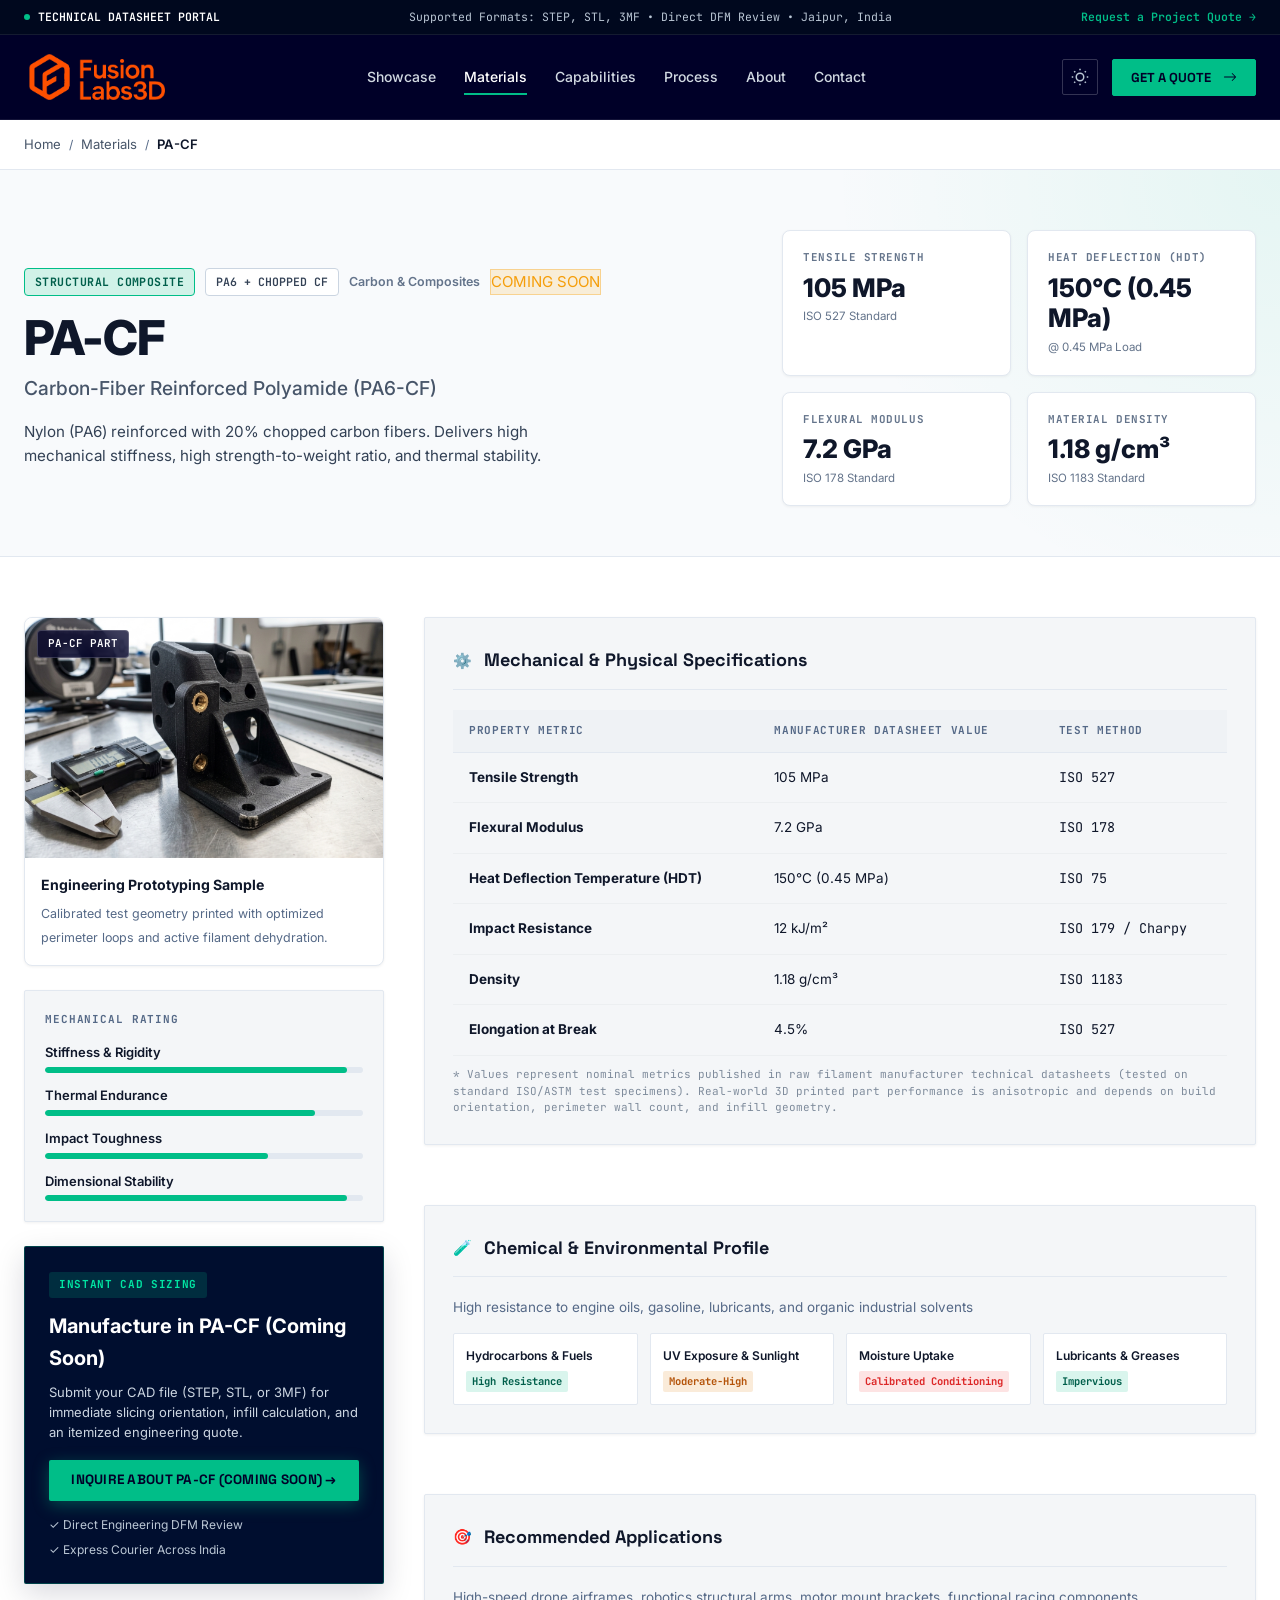
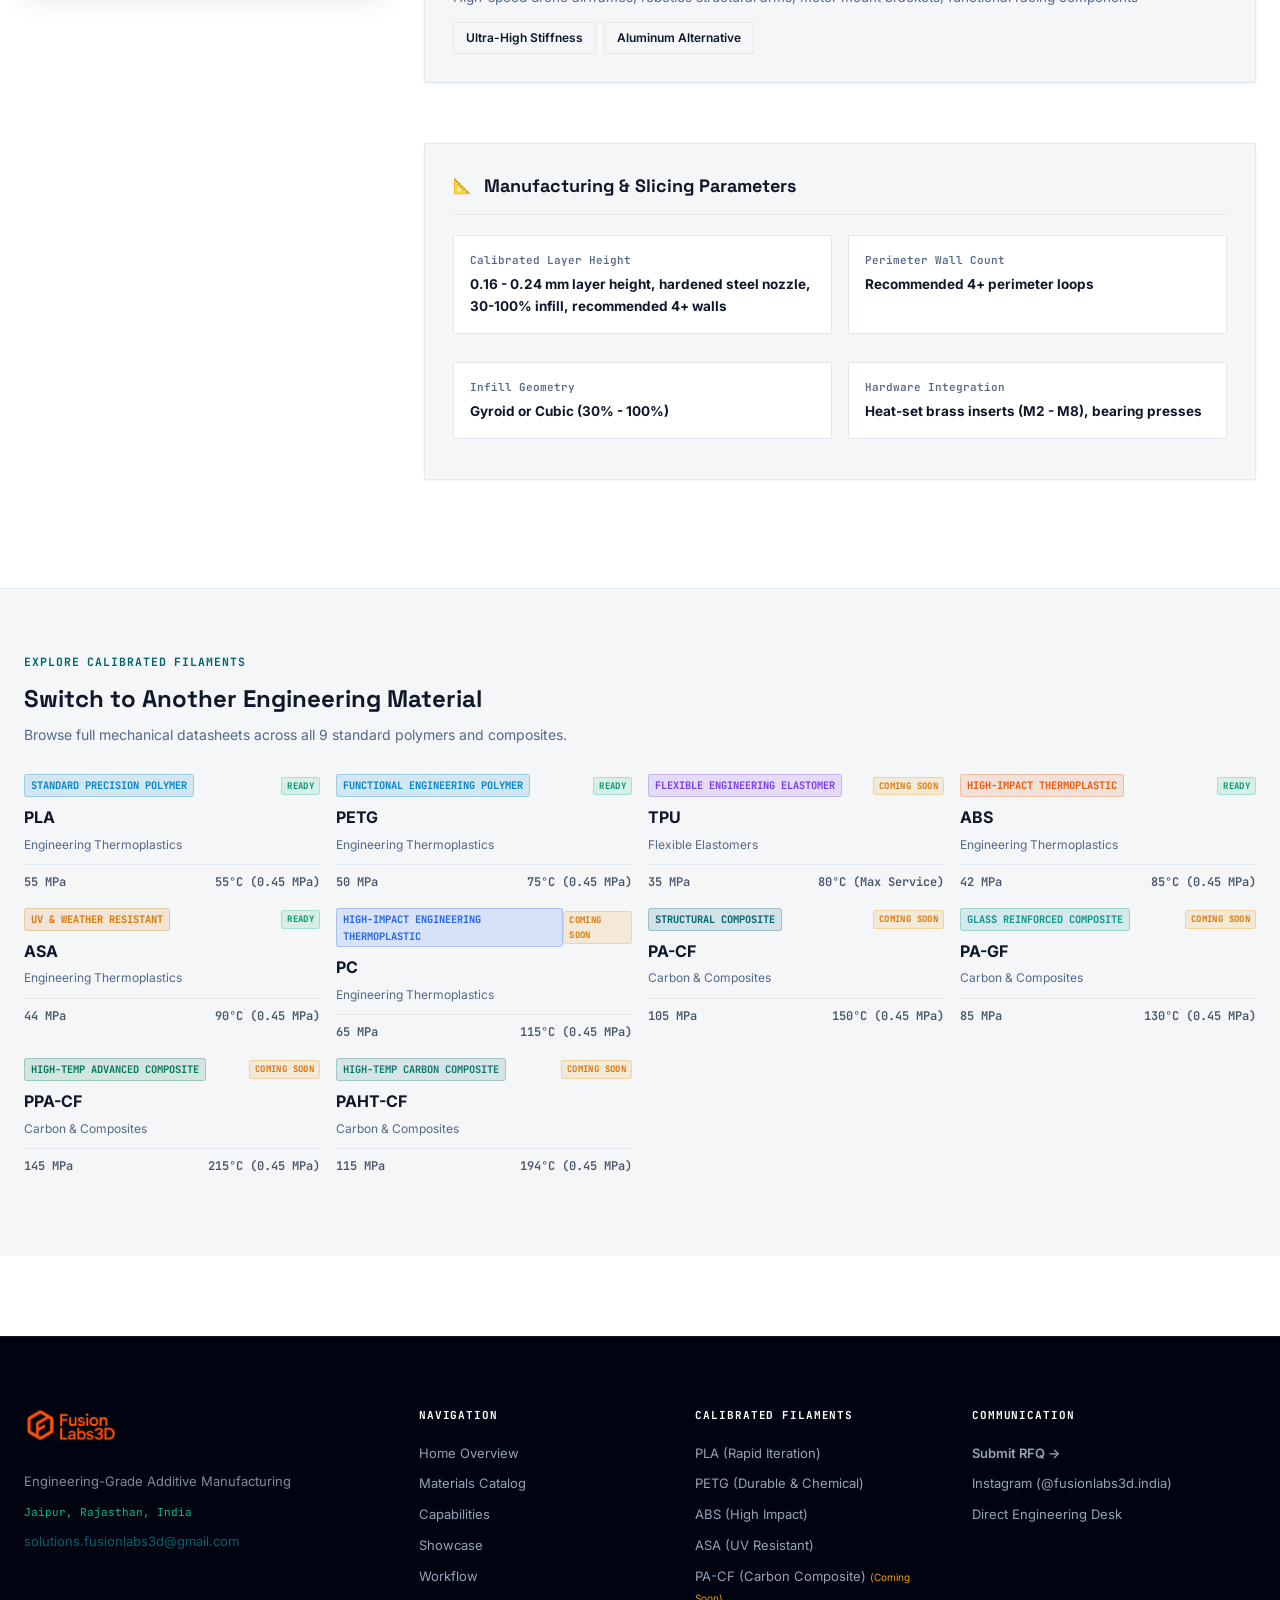
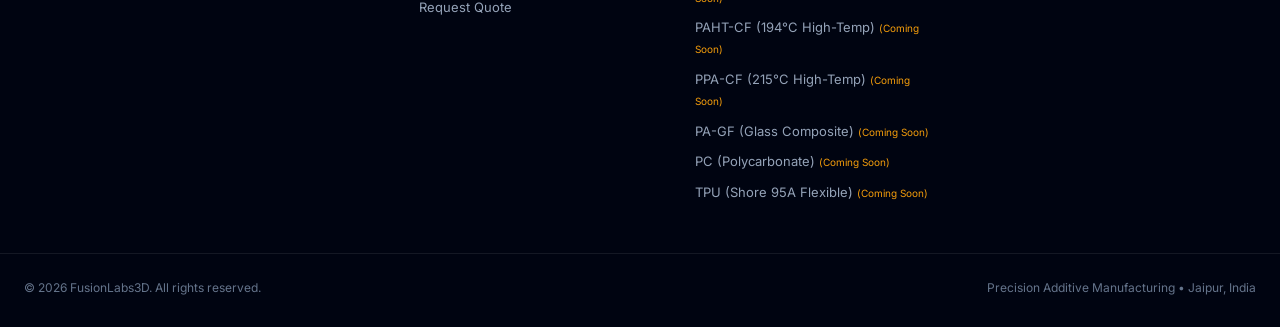
==== commit 7d9b04f2: "Update material availability: mark PLA/PETG/ABS/ASA ready to print, add coming soon tags and clear q" ====
--- a/material.html
+++ b/material.html
@@ -152,6 +152,7 @@
               <span class="datasheet-class-badge" id="matClassification">STRUCTURAL COMPOSITE</span>
               <span class="datasheet-code-badge" id="matCode">PA6 + CHOPPED CF</span>
               <span class="datasheet-category-badge" id="matCategory">Carbon &amp; Composites</span>
+              <span class="datasheet-status-badge" id="matStatusBadge">READY TO PRINT</span>
             </div>
             <h1 class="datasheet-title" id="matTitle">PA-CF</h1>
             <p class="datasheet-subtitle" id="matFullName">Carbon-Fiber Reinforced Polyamide (PA6-CF)</p>
@@ -423,14 +424,14 @@
         <ul class="footer-nav">
           <li><a href="material.html?mat=pla">PLA (Rapid Iteration)</a></li>
           <li><a href="material.html?mat=petg">PETG (Durable &amp; Chemical)</a></li>
-          <li><a href="material.html?mat=tpu">TPU (Shore 95A Flexible)</a></li>
           <li><a href="material.html?mat=abs">ABS (High Impact)</a></li>
           <li><a href="material.html?mat=asa">ASA (UV Resistant)</a></li>
-          <li><a href="material.html?mat=pc">PC (Polycarbonate)</a></li>
-          <li><a href="material.html?mat=pa-cf">PA-CF (Carbon Composite)</a></li>
-          <li><a href="material.html?mat=paht-cf">PAHT-CF (194°C High-Temp)</a></li>
-          <li><a href="material.html?mat=pa-gf">PA-GF (Glass Composite)</a></li>
-          <li><a href="material.html?mat=ppa-cf">PPA-CF (215°C High-Temp)</a></li>
+          <li><a href="material.html?mat=pa-cf">PA-CF (Carbon Composite) <span style="font-size:10px; color:#F59E0B;">(Coming Soon)</span></a></li>
+          <li><a href="material.html?mat=paht-cf">PAHT-CF (194°C High-Temp) <span style="font-size:10px; color:#F59E0B;">(Coming Soon)</span></a></li>
+          <li><a href="material.html?mat=ppa-cf">PPA-CF (215°C High-Temp) <span style="font-size:10px; color:#F59E0B;">(Coming Soon)</span></a></li>
+          <li><a href="material.html?mat=pa-gf">PA-GF (Glass Composite) <span style="font-size:10px; color:#F59E0B;">(Coming Soon)</span></a></li>
+          <li><a href="material.html?mat=pc">PC (Polycarbonate) <span style="font-size:10px; color:#F59E0B;">(Coming Soon)</span></a></li>
+          <li><a href="material.html?mat=tpu">TPU (Shore 95A Flexible) <span style="font-size:10px; color:#F59E0B;">(Coming Soon)</span></a></li>
         </ul>
       </div>
 
@@ -526,6 +527,18 @@
           const catBadge = document.getElementById('matCategory');
           if (catBadge) catBadge.textContent = selected.category || '';
 
+          // Status Badge (Ready vs Coming Soon)
+          const statusBadge = document.getElementById('matStatusBadge');
+          if (statusBadge) {
+            if (selected.status === 'coming_soon') {
+              statusBadge.textContent = 'COMING SOON';
+              statusBadge.className = 'datasheet-status-badge badge-status-coming-soon';
+            } else {
+              statusBadge.textContent = 'READY TO PRINT';
+              statusBadge.className = 'datasheet-status-badge badge-status-ready';
+            }
+          }
+
           const summary = document.getElementById('matSummary');
           if (summary) summary.textContent = selected.summary || '';
 
@@ -554,12 +567,18 @@
 
           // Action Box
           const rfqTarget = document.getElementById('rfqMatTarget');
-          if (rfqTarget) rfqTarget.textContent = selected.name;
+          if (rfqTarget) {
+            rfqTarget.textContent = selected.name + (selected.status === 'coming_soon' ? ' (Coming Soon)' : '');
+          }
 
           const quoteBtn = document.getElementById('matQuoteBtn');
           if (quoteBtn) {
             quoteBtn.href = 'quote.html?material=' + encodeURIComponent(selected.id);
-            quoteBtn.innerHTML = '<span>REQUEST A QUOTE WITH ' + selected.name + ' &rarr;</span>';
+            if (selected.status === 'coming_soon') {
+              quoteBtn.innerHTML = '<span>INQUIRE ABOUT ' + selected.name + ' (COMING SOON) &rarr;</span>';
+            } else {
+              quoteBtn.innerHTML = '<span>REQUEST A QUOTE WITH ' + selected.name + ' &rarr;</span>';
+            }
           }
 
           // Table Specs
@@ -655,10 +674,17 @@
               const isCurrent = m.id.toLowerCase() === selected.id.toLowerCase();
               const card = document.createElement('a');
               card.href = 'material.html?mat=' + encodeURIComponent(m.id);
-              card.className = 'switcher-card' + (isCurrent ? ' active' : '');
+              const isComingSoon = m.status === 'coming_soon';
+              const statusBadge = isComingSoon 
+                ? '<span class="badge-coming-soon" style="font-size:9px; padding:1px 5px;">Coming Soon</span>' 
+                : '<span class="badge-ready" style="font-size:9px; padding:1px 5px;">Ready</span>';
+
               card.innerHTML = `
-                <div class="switcher-badge" style="background:${m.accentColor || '#EA580C'}22; color:${m.accentColor || '#EA580C'}; border-color:${m.accentColor || '#EA580C'}44;">
-                  ${m.classification || 'POLYMER'}
+                <div style="display:flex; justify-content:space-between; align-items:center; margin-bottom:8px;">
+                  <div class="switcher-badge" style="background:${m.accentColor || '#EA580C'}22; color:${m.accentColor || '#EA580C'}; border-color:${m.accentColor || '#EA580C'}44; margin:0;">
+                    ${m.classification || 'POLYMER'}
+                  </div>
+                  ${statusBadge}
                 </div>
                 <h4 class="switcher-name">${m.name}</h4>
                 <p class="switcher-cat">${m.category || ''}</p>
--- a/style.css
+++ b/style.css
@@ -189,13 +189,27 @@
   display: flex;
   align-items: center;
   justify-content: space-between;
-  height: 74px;
+  height: 88px;
 }
 
 .siemens-brand {
-  display: flex;
-  align-items: center;
-  gap: 14px;
+  display: inline-flex !important;
+  align-items: center !important;
+  align-self: center !important;
+  gap: 16px;
+  text-decoration: none !important;
+  flex-shrink: 0 !important;
+}
+
+.siemens-brand img,
+.siemens-logo-img {
+  height: 64px !important;
+  max-height: 68px !important;
+  width: auto !important;
+  max-width: 280px !important;
+  object-fit: contain !important;
+  display: block !important;
+  align-self: center !important;
 }
 
 .siemens-brand-text {
@@ -208,12 +222,14 @@
 
 .siemens-brand-sub {
   font-family: var(--font-mono);
-  font-size: 10.5px;
-  color: var(--siemens-mint);
-  letter-spacing: 0.06em;
-  padding-left: 12px;
-  border-left: 1px solid rgba(255, 255, 255, 0.2);
+  font-size: 11px;
+  color: var(--fl-saffron);
+  letter-spacing: 0.08em;
+  padding-left: 14px;
+  border-left: 1.5px solid var(--fl-saffron);
+  line-height: 1.3;
   display: none;
+  align-self: center !important;
 }
 
 @media (min-width: 900px) {
@@ -2808,18 +2824,26 @@
   display: flex;
   align-items: center;
   justify-content: space-between;
-  height: 68px;
+  height: 84px;
 }
 
 .brand-logo {
-  display: flex;
-  align-items: center;
+  display: inline-flex !important;
+  align-items: center !important;
+  align-self: center !important;
+  text-decoration: none !important;
+  flex-shrink: 0 !important;
 }
 
 .brand-img,
 .logo-image {
-  height: 32px;
-  width: auto;
+  height: 56px !important;
+  max-height: 60px !important;
+  width: auto !important;
+  max-width: 240px !important;
+  object-fit: contain !important;
+  display: block !important;
+  align-self: center !important;
 }
 
 .desktop-nav {
@@ -3880,10 +3904,18 @@
   --text-secondary: #94A3B8;
 }
 
-/* --- 2. PERMANENT LOGO DEFORMATION FIX (Screenshot 1) --- */
+/* --- 2. PERMANENT LOGO ALIGNMENT & DEFORMATION FIX --- */
 .brand-logo,
+.siemens-brand {
+  display: inline-flex !important;
+  align-items: center !important;
+  align-self: center !important;
+  text-decoration: none !important;
+  flex-shrink: 0 !important;
+}
+
 .footer-brand-logo,
-.siemens-brand {
+.footer-brand {
   display: inline-flex !important;
   align-items: center !important;
   align-self: flex-start !important;
@@ -3891,18 +3923,14 @@
   flex-shrink: 0 !important;
 }
 
-.brand-img,
-.logo-image,
 .footer-logo,
 .footer-logo-img,
 .drawer-logo {
-  height: 32px !important;
-  max-height: 32px !important;
+  height: 36px !important;
+  max-height: 36px !important;
   width: auto !important;
   max-width: 180px !important;
   object-fit: contain !important;
-  align-self: flex-start !important;
-  flex-shrink: 0 !important;
   display: block !important;
 }
 
@@ -5311,10 +5339,31 @@
     display: none;
   }
   .siemens-nav-inner {
-    height: 62px;
-  }
-  .siemens-brand img {
-    height: 32px !important;
+    height: 78px;
+    padding: 0 20px;
+  }
+  .siemens-brand {
+    align-self: center !important;
+  }
+  .siemens-brand img,
+  .siemens-logo-img,
+  .brand-img,
+  .logo-image {
+    height: 54px !important;
+    max-height: 56px !important;
+    width: auto !important;
+    max-width: 220px !important;
+    align-self: center !important;
+  }
+  .siemens-header-actions {
+    align-self: center !important;
+    display: flex;
+    align-items: center;
+    gap: 14px;
+  }
+  .theme-toggle-siemens,
+  .mobile-menu-btn {
+    align-self: center !important;
   }
 
   /* 2. Hero Section Mobile Rhythm */
@@ -5638,3 +5687,187 @@
     gap: 24px;
   }
 }
+
+/* ==========================================================================
+   MATERIAL AVAILABILITY BADGES & QUOTE SELECTOR ENHANCEMENTS
+   ========================================================================== */
+.badge-coming-soon {
+  display: inline-flex;
+  align-items: center;
+  font-family: var(--font-mono, monospace);
+  font-size: 10px;
+  font-weight: 700;
+  text-transform: uppercase;
+  letter-spacing: 0.04em;
+  padding: 2px 7px;
+  border-radius: 3px;
+  background: rgba(245, 158, 11, 0.14);
+  color: #D97706;
+  border: 1px solid rgba(245, 158, 11, 0.3);
+  vertical-align: middle;
+}
+[data-theme="dark"] .badge-coming-soon {
+  background: rgba(245, 158, 11, 0.2);
+  color: #FBBF24;
+  border-color: rgba(245, 158, 11, 0.4);
+}
+
+.badge-ready {
+  display: inline-flex;
+  align-items: center;
+  font-family: var(--font-mono, monospace);
+  font-size: 10px;
+  font-weight: 700;
+  text-transform: uppercase;
+  letter-spacing: 0.04em;
+  padding: 2px 7px;
+  border-radius: 3px;
+  background: rgba(16, 185, 129, 0.12);
+  color: #059669;
+  border: 1px solid rgba(16, 185, 129, 0.28);
+  vertical-align: middle;
+}
+[data-theme="dark"] .badge-ready {
+  background: rgba(16, 185, 129, 0.18);
+  color: #34D399;
+  border-color: rgba(16, 185, 129, 0.35);
+}
+
+.autodesk-banner-coming-soon {
+  background: #475569 !important;
+  color: #F8FAFC !important;
+}
+
+.badge-status-coming-soon {
+  background: rgba(245, 158, 11, 0.15);
+  color: #F59E0B;
+  border: 1px solid rgba(245, 158, 11, 0.35);
+}
+
+.badge-status-ready {
+  background: rgba(16, 185, 129, 0.15);
+  color: #10B981;
+  border: 1px solid rgba(16, 185, 129, 0.35);
+}
+
+/* Quick Material Selector Pills on Quote Page */
+.rfq-material-pills-wrap {
+  background: var(--bg-surface-elevated, rgba(13, 19, 34, 0.03));
+  border: 1px solid var(--border-color, rgba(255, 255, 255, 0.08));
+  border-radius: 6px;
+  padding: 12px;
+  margin-bottom: 12px;
+}
+[data-theme="dark"] .rfq-material-pills-wrap {
+  background: rgba(255, 255, 255, 0.02);
+  border-color: rgba(255, 255, 255, 0.08);
+}
+.pills-status-group {
+  display: flex;
+  flex-direction: column;
+  gap: 6px;
+}
+.pills-group-label {
+  font-family: var(--font-mono, monospace);
+  font-size: 11px;
+  font-weight: 700;
+  letter-spacing: 0.05em;
+  color: var(--text-muted, #94A3B8);
+  display: flex;
+  align-items: center;
+  gap: 6px;
+}
+.pills-flex {
+  display: flex;
+  flex-wrap: wrap;
+  gap: 8px;
+}
+.mat-pill-btn {
+  display: inline-flex;
+  align-items: center;
+  gap: 6px;
+  background: var(--bg-page, #FFFFFF);
+  border: 1px solid var(--border-color, #E2E8F0);
+  border-radius: 4px;
+  padding: 6px 12px;
+  font-family: var(--font-mono, monospace);
+  font-size: 12px;
+  font-weight: 600;
+  color: var(--text-main, #1E293B);
+  cursor: pointer;
+  transition: all 0.15s ease;
+}
+[data-theme="dark"] .mat-pill-btn {
+  background: #0B1120;
+  border-color: rgba(255, 255, 255, 0.12);
+  color: #E2E8F0;
+}
+.mat-pill-btn:hover {
+  border-color: var(--fl-saffron, #FF8A00);
+  transform: translateY(-1px);
+}
+.mat-pill-btn.active {
+  border-color: var(--fl-saffron, #FF8A00);
+  background: rgba(255, 138, 0, 0.08);
+  box-shadow: 0 0 0 1px var(--fl-saffron, #FF8A00);
+  font-weight: 700;
+}
+.mat-pill-status {
+  font-size: 9.5px;
+  padding: 2px 6px;
+  border-radius: 3px;
+  text-transform: uppercase;
+  font-weight: 700;
+  letter-spacing: 0.03em;
+}
+.mat-pill-status.ready {
+  background: rgba(16, 185, 129, 0.15);
+  color: #10B981;
+}
+.mat-pill-status.cs {
+  background: rgba(245, 158, 11, 0.15);
+  color: #F59E0B;
+}
+.material-availability-notice {
+  margin-top: 10px;
+  padding: 10px 14px;
+  border-radius: 4px;
+  font-size: 12.5px;
+  line-height: 1.5;
+  transition: all 0.2s ease;
+}
+.material-availability-notice.ready {
+  background: rgba(16, 185, 129, 0.08);
+  border: 1px solid rgba(16, 185, 129, 0.35);
+  color: #065F46;
+}
+[data-theme="dark"] .material-availability-notice.ready {
+  background: rgba(16, 185, 129, 0.12);
+  border-color: rgba(16, 185, 129, 0.4);
+  color: #A7F3D0;
+}
+.material-availability-notice.coming-soon {
+  background: rgba(245, 158, 11, 0.08);
+  border: 1px solid rgba(245, 158, 11, 0.3);
+  color: #92400E;
+}
+[data-theme="dark"] .material-availability-notice.coming-soon {
+  background: rgba(245, 158, 11, 0.12);
+  border-color: rgba(245, 158, 11, 0.35);
+  color: #FDE68A;
+}
+.mat-notice-tag-ready {
+  color: #059669;
+  font-weight: 700;
+}
+[data-theme="dark"] .mat-notice-tag-ready {
+  color: #34D399;
+}
+.mat-notice-tag-cs {
+  color: #D97706;
+  font-weight: 700;
+}
+[data-theme="dark"] .mat-notice-tag-cs {
+  color: #FBBF24;
+}
+
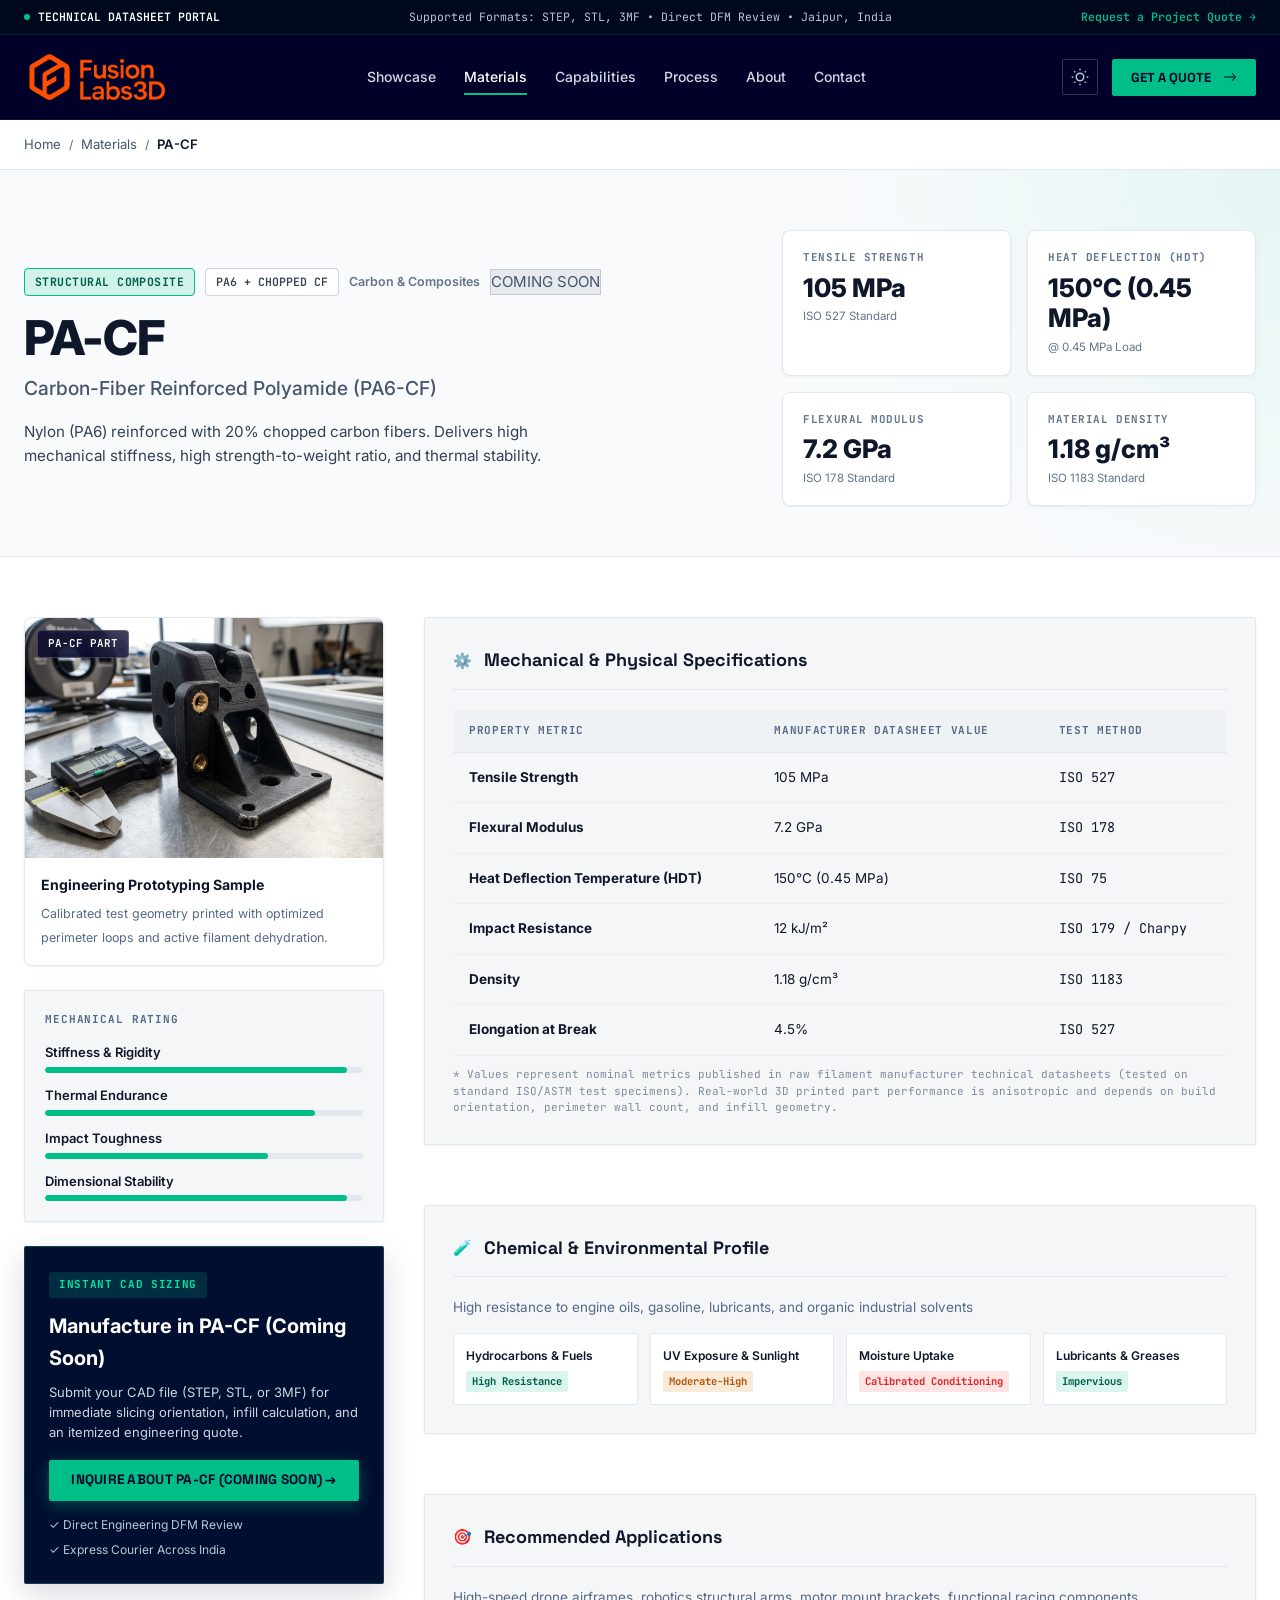
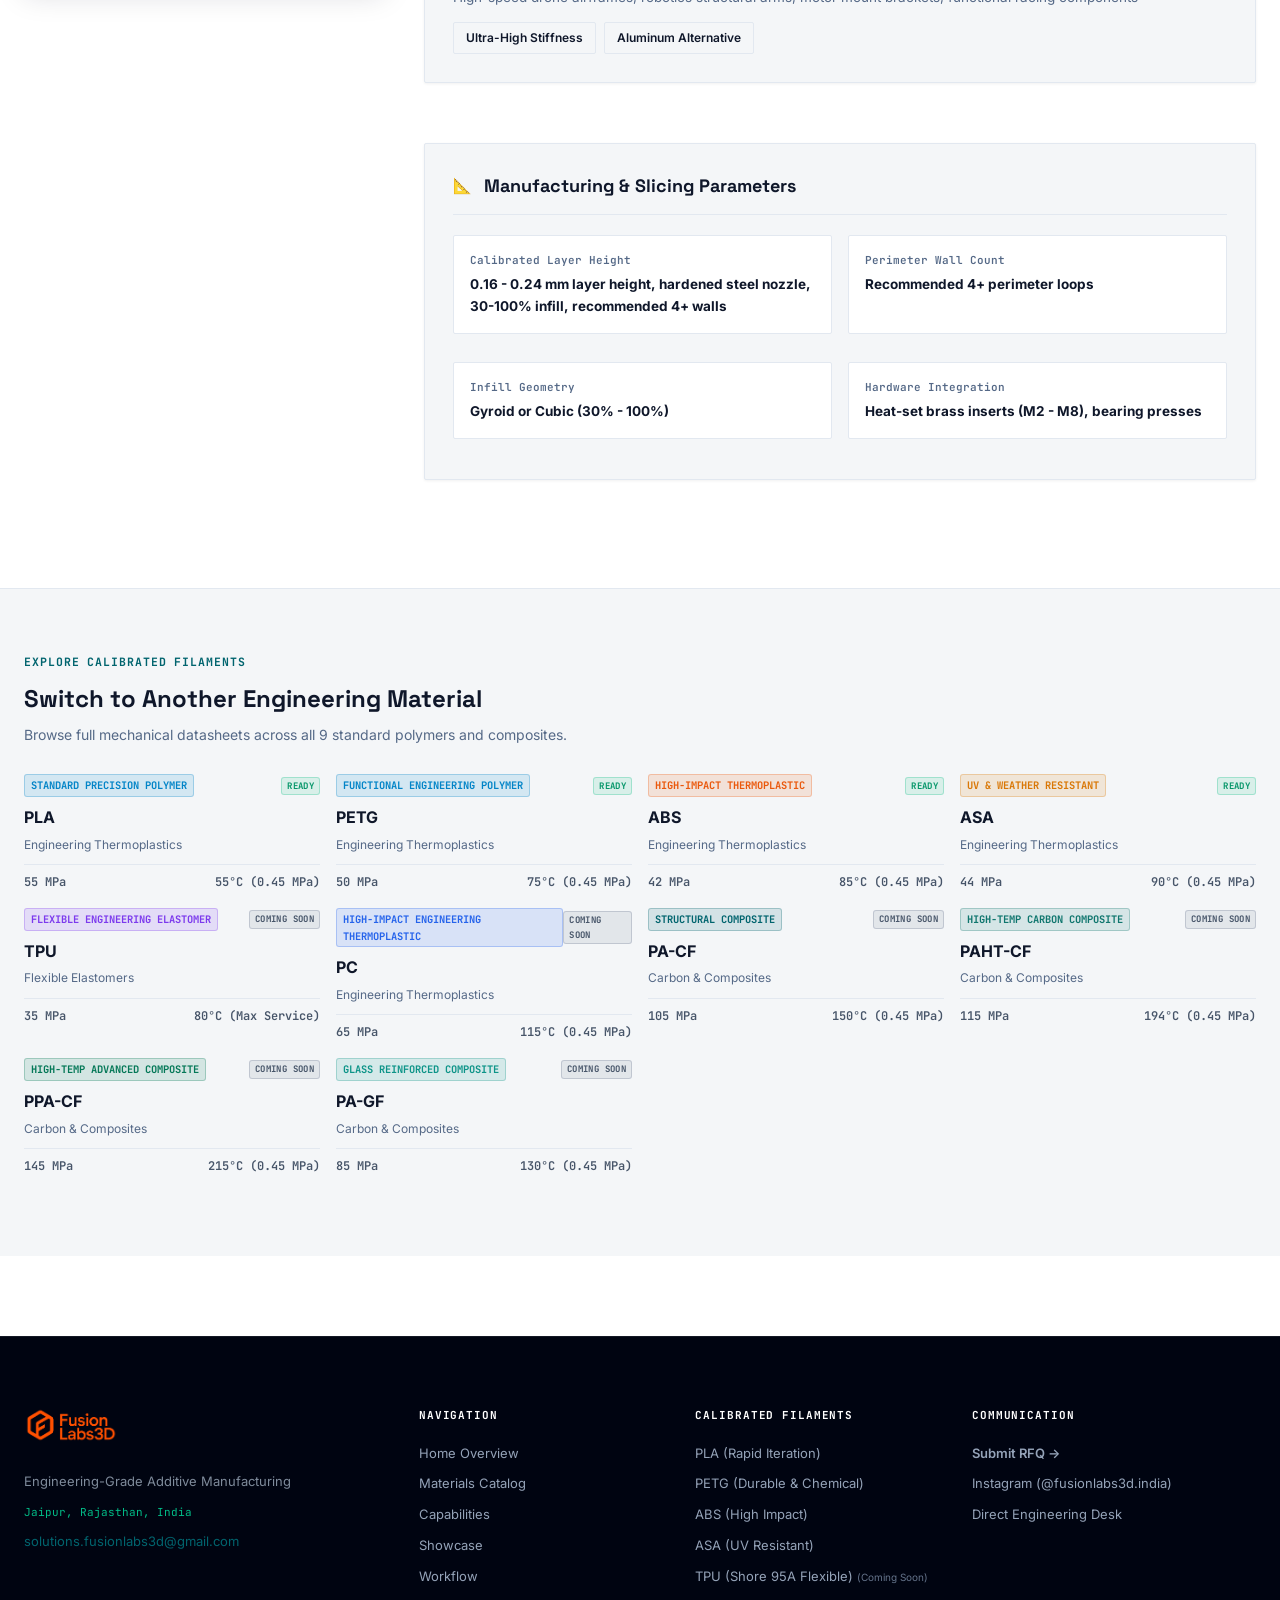
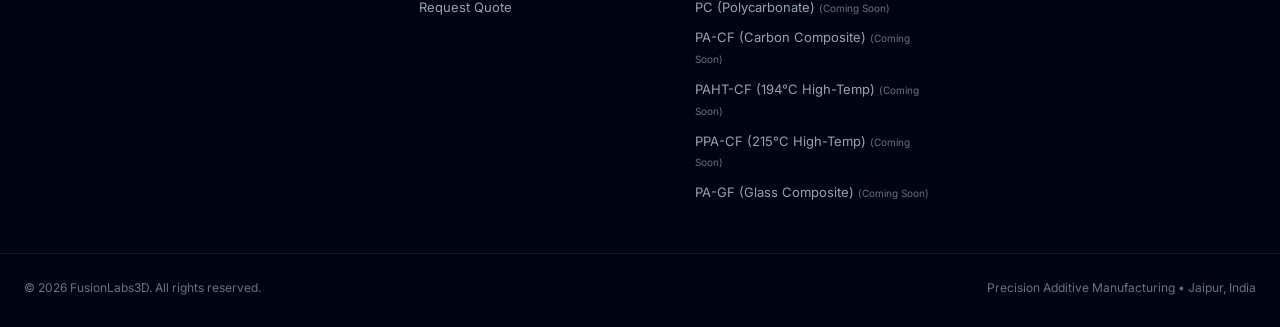
==== commit eb77972f: "Reorder material boxes to PLA, PETG, ABS, ASA, TPU, PC, composites and switch Coming Soon tags to gr" ====
--- a/material.html
+++ b/material.html
@@ -426,12 +426,12 @@
           <li><a href="material.html?mat=petg">PETG (Durable &amp; Chemical)</a></li>
           <li><a href="material.html?mat=abs">ABS (High Impact)</a></li>
           <li><a href="material.html?mat=asa">ASA (UV Resistant)</a></li>
-          <li><a href="material.html?mat=pa-cf">PA-CF (Carbon Composite) <span style="font-size:10px; color:#F59E0B;">(Coming Soon)</span></a></li>
-          <li><a href="material.html?mat=paht-cf">PAHT-CF (194°C High-Temp) <span style="font-size:10px; color:#F59E0B;">(Coming Soon)</span></a></li>
-          <li><a href="material.html?mat=ppa-cf">PPA-CF (215°C High-Temp) <span style="font-size:10px; color:#F59E0B;">(Coming Soon)</span></a></li>
-          <li><a href="material.html?mat=pa-gf">PA-GF (Glass Composite) <span style="font-size:10px; color:#F59E0B;">(Coming Soon)</span></a></li>
-          <li><a href="material.html?mat=pc">PC (Polycarbonate) <span style="font-size:10px; color:#F59E0B;">(Coming Soon)</span></a></li>
-          <li><a href="material.html?mat=tpu">TPU (Shore 95A Flexible) <span style="font-size:10px; color:#F59E0B;">(Coming Soon)</span></a></li>
+          <li><a href="material.html?mat=tpu">TPU (Shore 95A Flexible) <span style="font-size:10px; color:#64748B;">(Coming Soon)</span></a></li>
+          <li><a href="material.html?mat=pc">PC (Polycarbonate) <span style="font-size:10px; color:#64748B;">(Coming Soon)</span></a></li>
+          <li><a href="material.html?mat=pa-cf">PA-CF (Carbon Composite) <span style="font-size:10px; color:#64748B;">(Coming Soon)</span></a></li>
+          <li><a href="material.html?mat=paht-cf">PAHT-CF (194°C High-Temp) <span style="font-size:10px; color:#64748B;">(Coming Soon)</span></a></li>
+          <li><a href="material.html?mat=ppa-cf">PPA-CF (215°C High-Temp) <span style="font-size:10px; color:#64748B;">(Coming Soon)</span></a></li>
+          <li><a href="material.html?mat=pa-gf">PA-GF (Glass Composite) <span style="font-size:10px; color:#64748B;">(Coming Soon)</span></a></li>
         </ul>
       </div>
 
--- a/style.css
+++ b/style.css
@@ -5701,15 +5701,15 @@
   letter-spacing: 0.04em;
   padding: 2px 7px;
   border-radius: 3px;
-  background: rgba(245, 158, 11, 0.14);
-  color: #D97706;
-  border: 1px solid rgba(245, 158, 11, 0.3);
+  background: rgba(100, 116, 139, 0.12);
+  color: #475569;
+  border: 1px solid rgba(100, 116, 139, 0.28);
   vertical-align: middle;
 }
 [data-theme="dark"] .badge-coming-soon {
-  background: rgba(245, 158, 11, 0.2);
-  color: #FBBF24;
-  border-color: rgba(245, 158, 11, 0.4);
+  background: rgba(148, 163, 184, 0.15);
+  color: #94A3B8;
+  border-color: rgba(148, 163, 184, 0.3);
 }
 
 .badge-ready {
@@ -5739,9 +5739,14 @@
 }
 
 .badge-status-coming-soon {
-  background: rgba(245, 158, 11, 0.15);
-  color: #F59E0B;
-  border: 1px solid rgba(245, 158, 11, 0.35);
+  background: rgba(100, 116, 139, 0.12);
+  color: #475569;
+  border: 1px solid rgba(100, 116, 139, 0.28);
+}
+[data-theme="dark"] .badge-status-coming-soon {
+  background: rgba(148, 163, 184, 0.15);
+  color: #94A3B8;
+  border-color: rgba(148, 163, 184, 0.3);
 }
 
 .badge-status-ready {
@@ -5825,8 +5830,12 @@
   color: #10B981;
 }
 .mat-pill-status.cs {
-  background: rgba(245, 158, 11, 0.15);
-  color: #F59E0B;
+  background: rgba(100, 116, 139, 0.12);
+  color: #64748B;
+}
+[data-theme="dark"] .mat-pill-status.cs {
+  background: rgba(148, 163, 184, 0.18);
+  color: #94A3B8;
 }
 .material-availability-notice {
   margin-top: 10px;
@@ -5847,14 +5856,14 @@
   color: #A7F3D0;
 }
 .material-availability-notice.coming-soon {
-  background: rgba(245, 158, 11, 0.08);
-  border: 1px solid rgba(245, 158, 11, 0.3);
-  color: #92400E;
+  background: rgba(100, 116, 139, 0.08);
+  border: 1px solid rgba(100, 116, 139, 0.25);
+  color: #475569;
 }
 [data-theme="dark"] .material-availability-notice.coming-soon {
-  background: rgba(245, 158, 11, 0.12);
-  border-color: rgba(245, 158, 11, 0.35);
-  color: #FDE68A;
+  background: rgba(148, 163, 184, 0.12);
+  border-color: rgba(148, 163, 184, 0.3);
+  color: #CBD5E1;
 }
 .mat-notice-tag-ready {
   color: #059669;
@@ -5864,10 +5873,10 @@
   color: #34D399;
 }
 .mat-notice-tag-cs {
-  color: #D97706;
+  color: #475569;
   font-weight: 700;
 }
 [data-theme="dark"] .mat-notice-tag-cs {
-  color: #FBBF24;
-}
-
+  color: #94A3B8;
+}
+
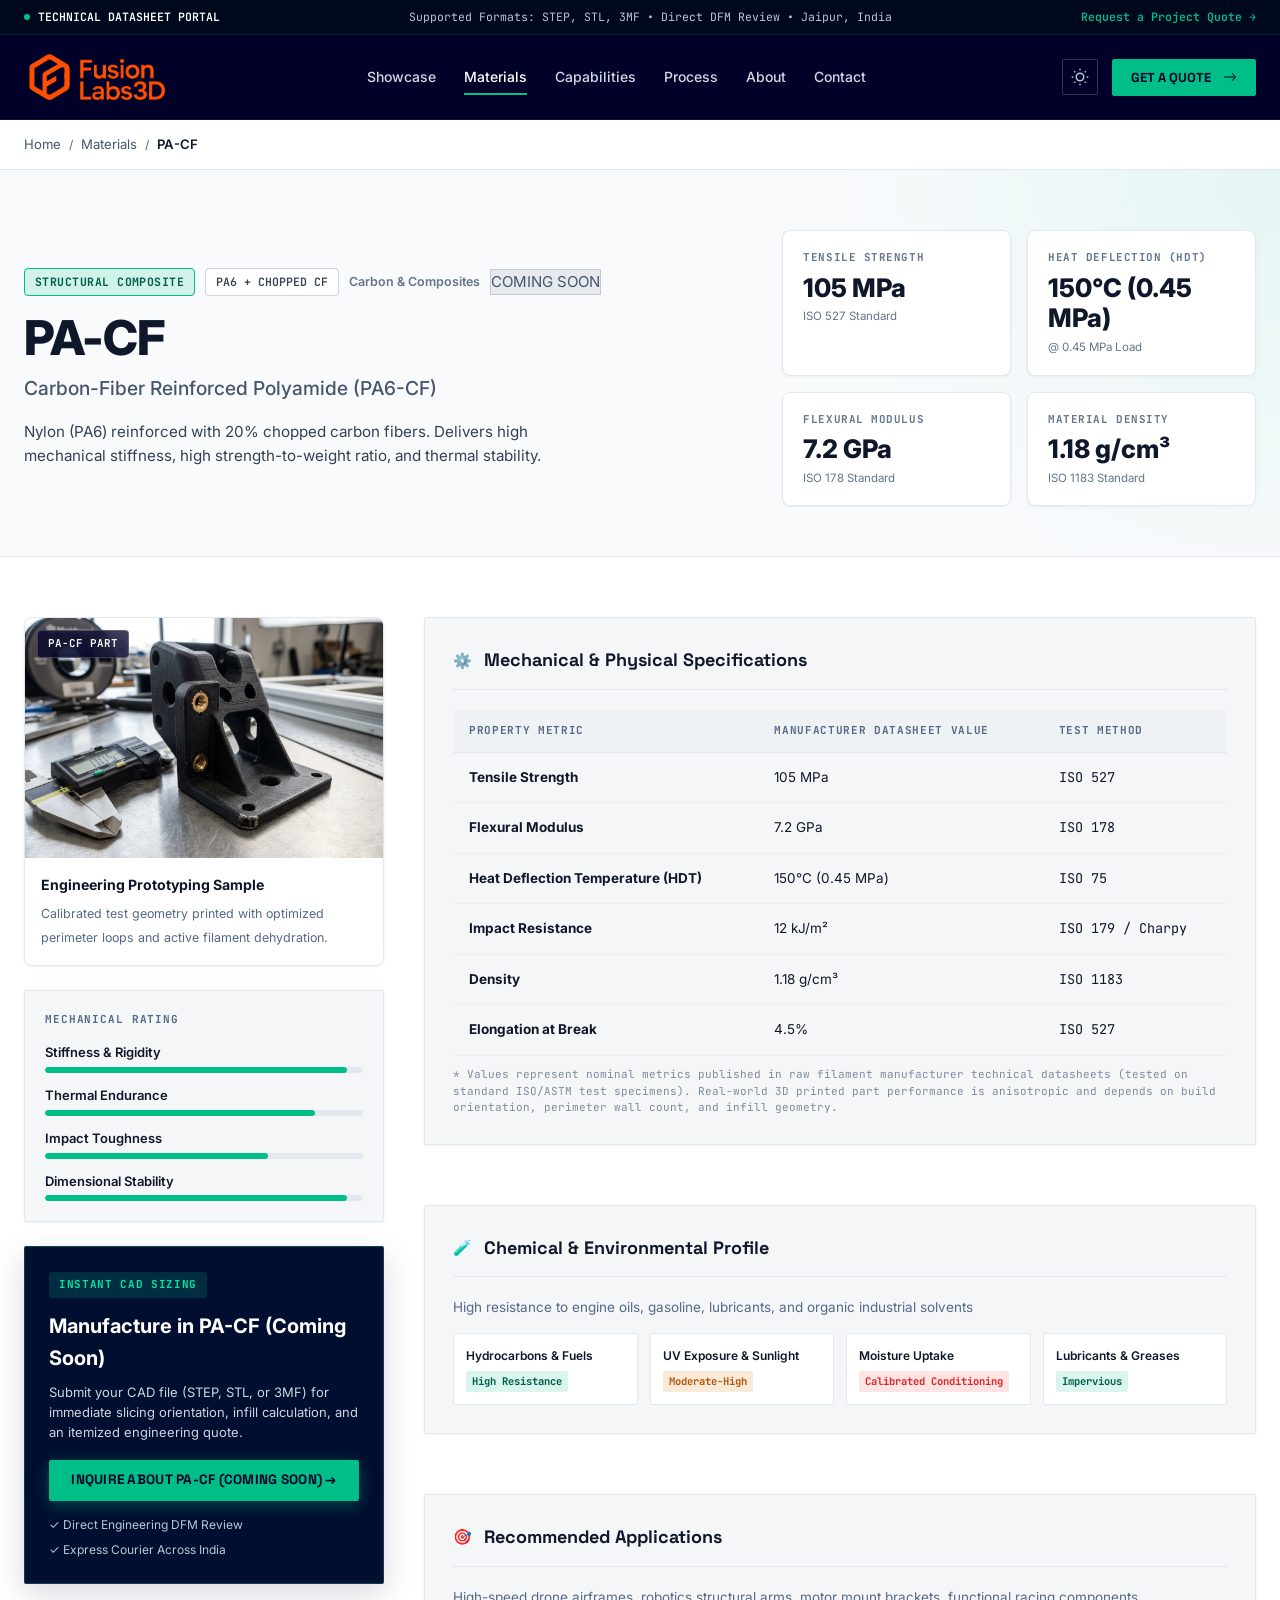
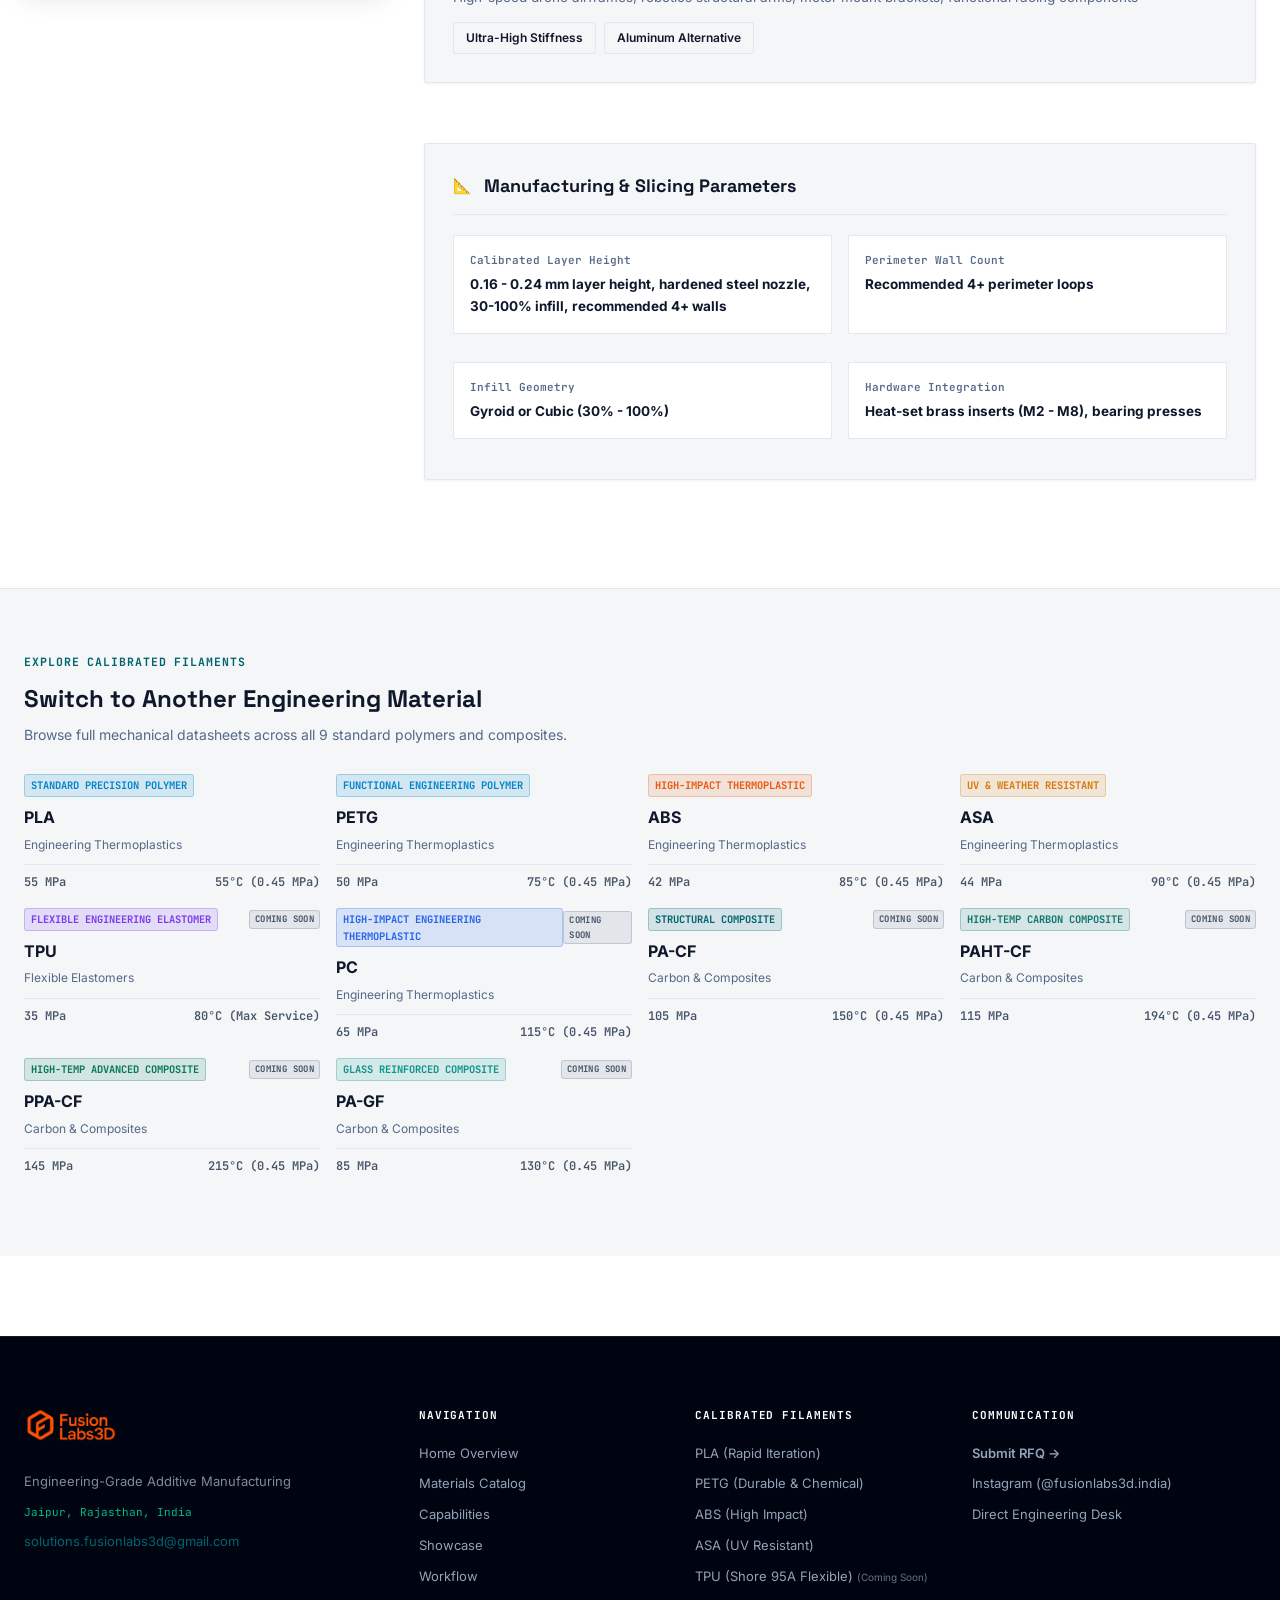
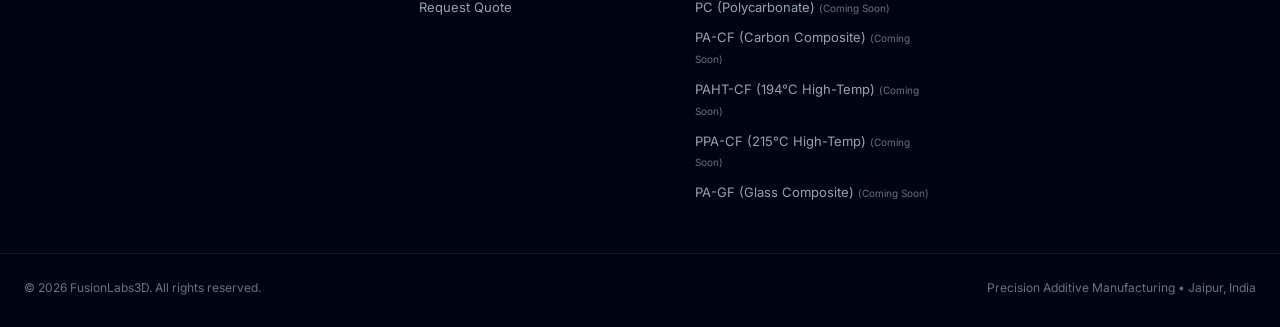
==== commit 141dfca9: "Keep single Ready to Print banner at card main tab and datasheet, fix PETG green badge to display PE" ====
--- a/material.html
+++ b/material.html
@@ -677,7 +677,7 @@
               const isComingSoon = m.status === 'coming_soon';
               const statusBadge = isComingSoon 
                 ? '<span class="badge-coming-soon" style="font-size:9px; padding:1px 5px;">Coming Soon</span>' 
-                : '<span class="badge-ready" style="font-size:9px; padding:1px 5px;">Ready</span>';
+                : '';
 
               card.innerHTML = `
                 <div style="display:flex; justify-content:space-between; align-items:center; margin-bottom:8px;">
--- a/style.css
+++ b/style.css
@@ -1145,16 +1145,20 @@
 }
 
 .autodesk-logo-square {
-  width: 26px;
+  min-width: 26px;
+  width: auto;
   height: 26px;
+  padding: 0 5px;
+  box-sizing: border-box;
   border-radius: var(--radius-xs);
-  display: flex;
+  display: inline-flex;
   align-items: center;
   justify-content: center;
   font-family: var(--font-heading);
-  font-size: 12px;
+  font-size: 10.5px;
   font-weight: 800;
   color: #FFFFFF;
+  letter-spacing: -0.01em;
 }
 
 .sq-orange { background: var(--autodesk-orange); }
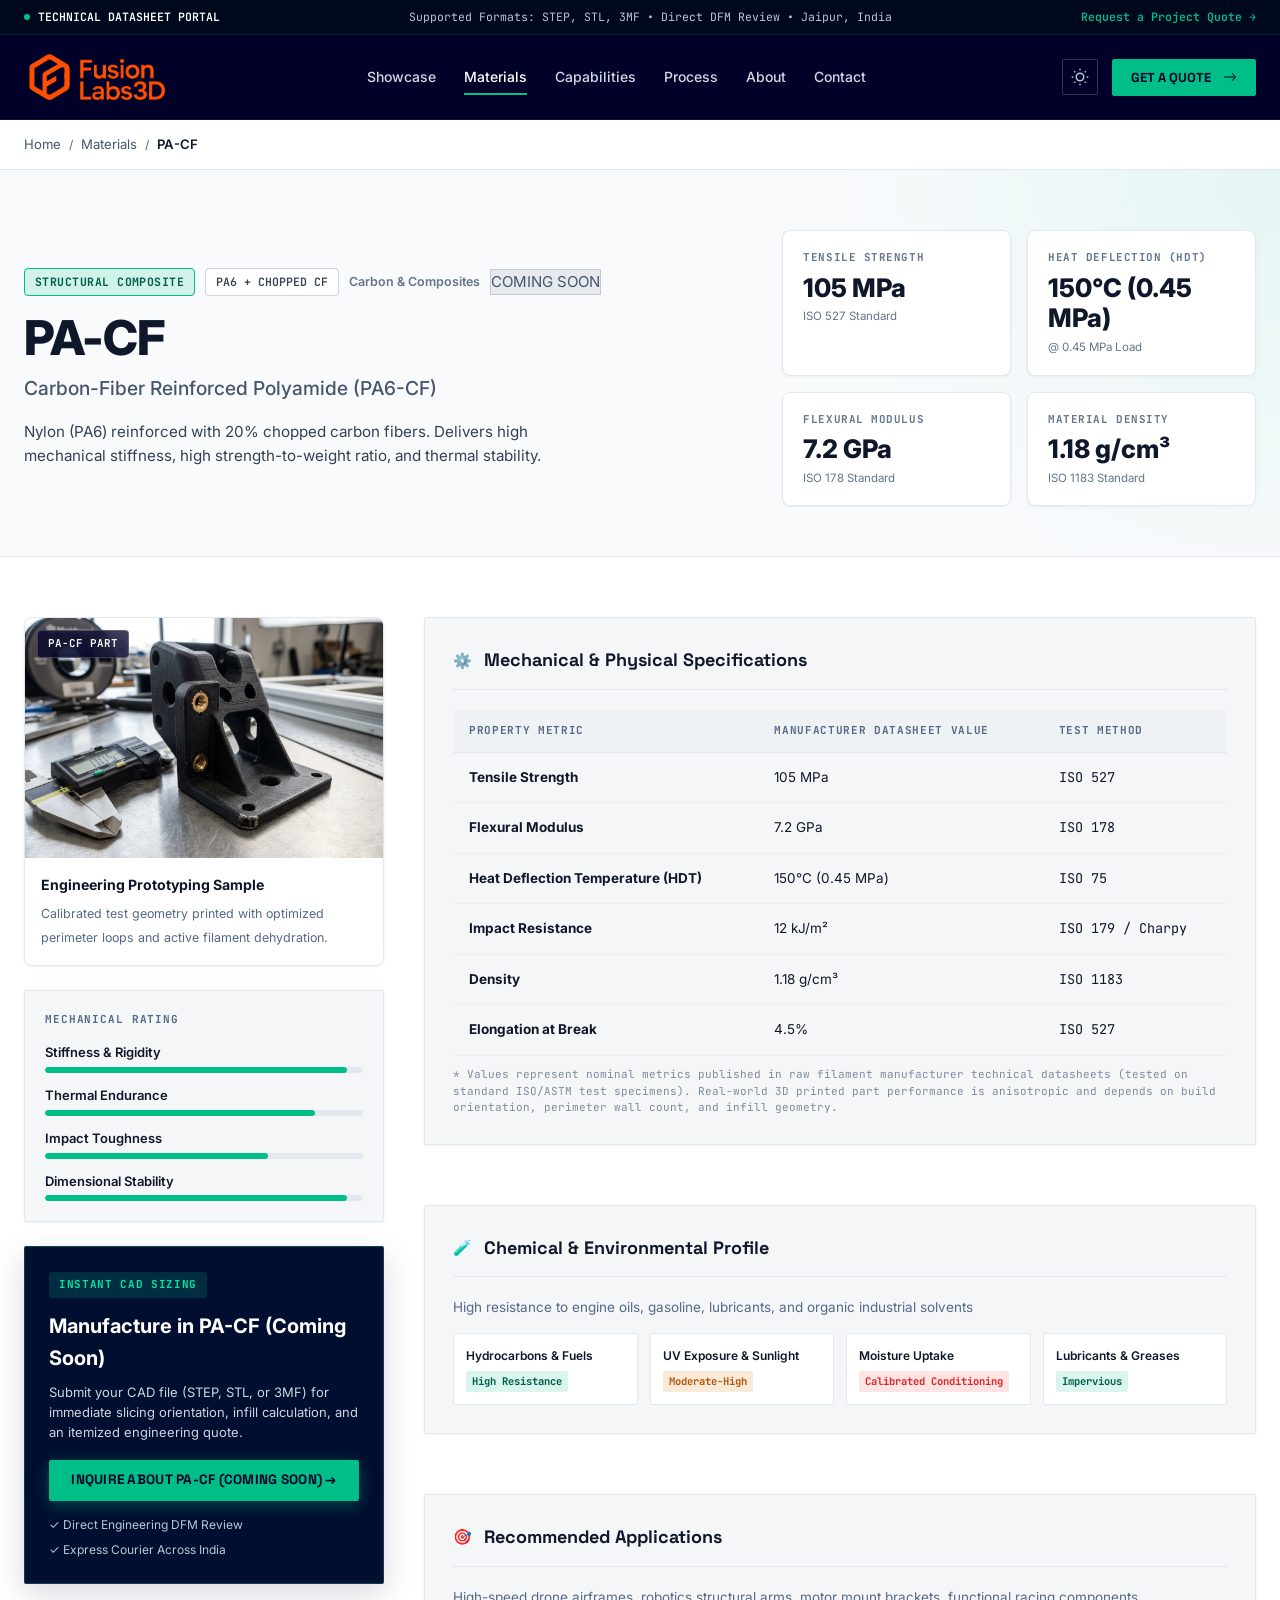
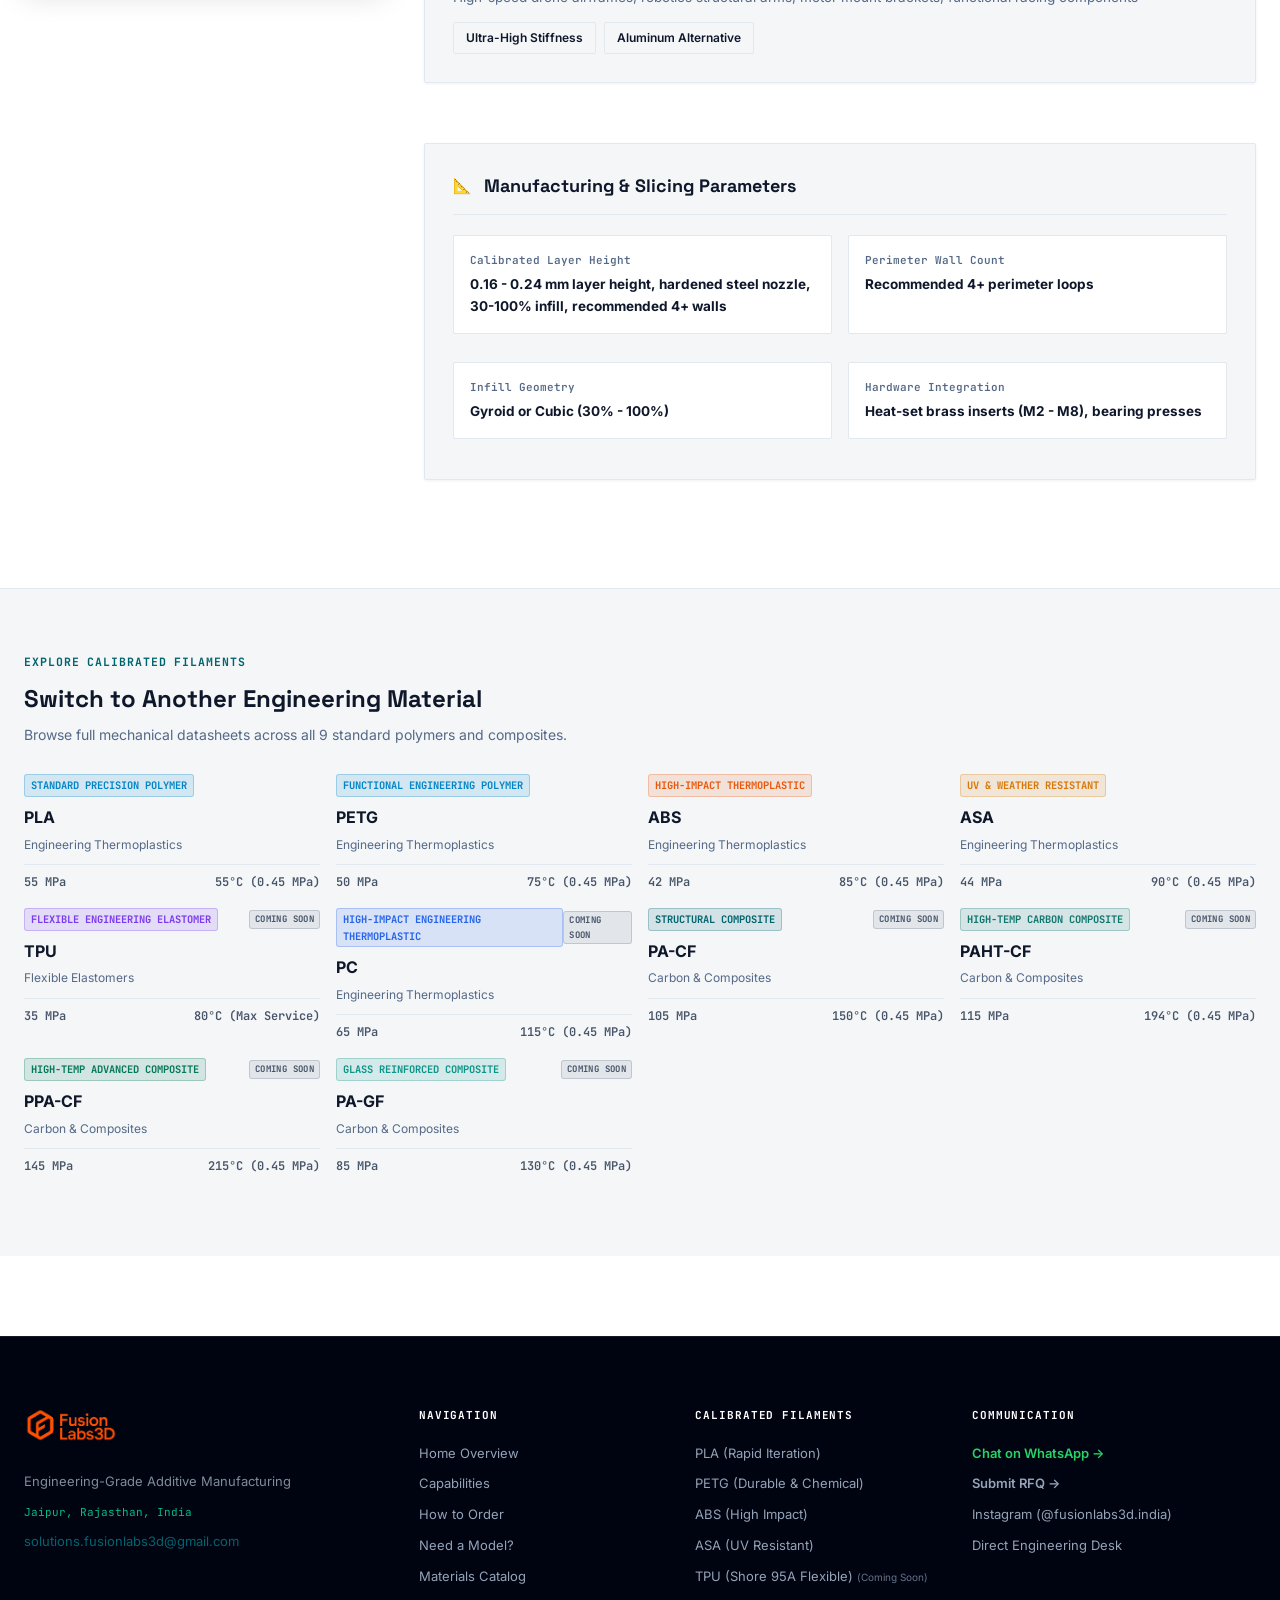
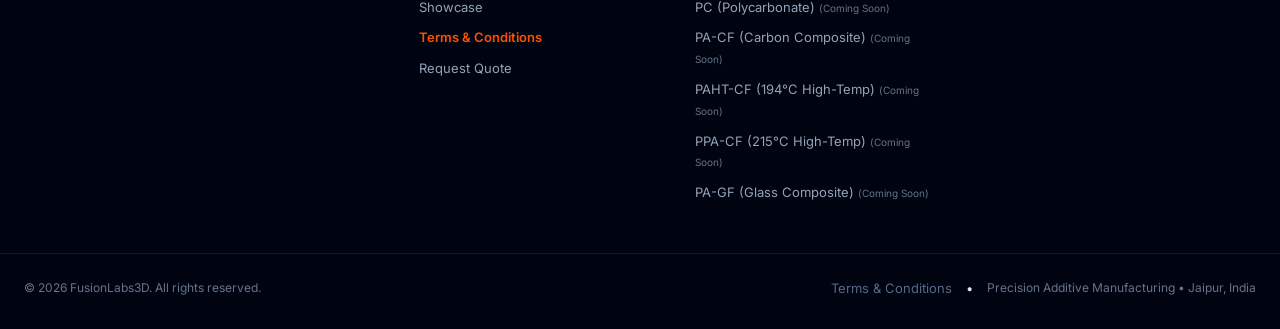
==== commit 1593c02a: "Refactor homepage for high conversion, add 21-section terms, and standardize brand orange #FF5000" ====
--- a/material.html
+++ b/material.html
@@ -411,10 +411,12 @@
         <h4 class="footer-heading">NAVIGATION</h4>
         <ul class="footer-nav">
           <li><a href="index.html">Home Overview</a></li>
+          <li><a href="index.html#capabilities">Capabilities</a></li>
+          <li><a href="index.html#how-it-works">How to Order</a></li>
+          <li><a href="index.html#no-cad">Need a Model?</a></li>
           <li><a href="index.html#materials">Materials Catalog</a></li>
-          <li><a href="index.html#services">Capabilities</a></li>
-          <li><a href="index.html#gallery">Showcase</a></li>
-          <li><a href="index.html#workflow">Workflow</a></li>
+          <li><a href="index.html#showcase">Showcase</a></li>
+          <li><a href="terms.html" style="color: var(--fl-orange, #FF5000); font-weight: 600;">Terms &amp; Conditions</a></li>
           <li><a href="quote.html">Request Quote</a></li>
         </ul>
       </div>
@@ -438,6 +440,7 @@
       <div class="footer-links-col">
         <h4 class="footer-heading">COMMUNICATION</h4>
         <ul class="footer-nav">
+          <li><a href="https://wa.me/919876543210" target="_blank" rel="noopener noreferrer" style="color: #25D366; font-weight: 600;">Chat on WhatsApp &rarr;</a></li>
           <li><a href="quote.html" class="footer-quote-link">Submit RFQ &rarr;</a></li>
           <li><a href="https://www.instagram.com/fusionlabs3d.india/" target="_blank" rel="noopener noreferrer">Instagram (@fusionlabs3d.india)</a></li>
           <li><a href="mailto:solutions.fusionlabs3d@gmail.com">Direct Engineering Desk</a></li>
@@ -447,7 +450,11 @@
 
     <div class="container footer-bottom">
       <p class="copyright">&copy; 2026 FusionLabs3D. All rights reserved.</p>
-      <p class="host-notice">Precision Additive Manufacturing &bull; Jaipur, India</p>
+      <div style="display: flex; gap: 14px; font-size: 13px;">
+        <a href="terms.html" style="color: var(--text-muted); text-decoration: none;">Terms &amp; Conditions</a>
+        <span style="color: var(--border-color);">&bull;</span>
+        <span class="host-notice">Precision Additive Manufacturing &bull; Jaipur, India</span>
+      </div>
     </div>
   </footer>
 
--- a/style.css
+++ b/style.css
@@ -15,9 +15,22 @@
   --siemens-mint-text: #005F4B;
   --siemens-cyan: #00E5A3;
 
+  /* FusionLabs3D Brand Palette */
+  --fl-orange: #FF5000;
+  --fl-orange-hover: #E04600;
+  --fl-orange-active: #C23D00;
+  --fl-orange-glow: rgba(255, 80, 0, 0.25);
+  --fl-orange-subtle: rgba(255, 80, 0, 0.10);
+  --fl-saffron: #FF5000;
+  --fl-saffron-warm: #FF6A1A;
+  --fl-saffron-deep: #C23D00;
+  --fl-saffron-gradient: linear-gradient(135deg, #FF5000 0%, #C23D00 100%);
+  --fl-saffron-glow: rgba(255, 80, 0, 0.25);
+  --fl-saffron-subtle: rgba(255, 80, 0, 0.10);
+
   /* Autodesk Product Palette */
-  --autodesk-orange: #EA580C;
-  --autodesk-orange-dark: #C2410C;
+  --autodesk-orange: #FF5000;
+  --autodesk-orange-dark: #C23D00;
   --autodesk-amber: #D97706;
   --autodesk-blue: #0284C7;
   --autodesk-purple: #7C3AED;
@@ -4748,16 +4761,16 @@
    ========================================================================== */
 
 :root {
-  --fl-orange: #FF6600;
-  --fl-orange-hover: #FF771A;
-  --fl-orange-dark: #CC5200;
-  --fl-orange-glow: rgba(255, 102, 0, 0.25);
-  --fl-orange-subtle: rgba(255, 102, 0, 0.12);
+  --fl-orange: #FF5000;
+  --fl-orange-hover: #E04600;
+  --fl-orange-dark: #C23D00;
+  --fl-orange-glow: rgba(255, 80, 0, 0.25);
+  --fl-orange-subtle: rgba(255, 80, 0, 0.12);
   --bg-studio-dark: #07090E;
   --bg-studio-surface: #0C1018;
   --bg-studio-card: #101522;
   --studio-border: rgba(255, 255, 255, 0.08);
-  --studio-border-hover: rgba(255, 102, 0, 0.4);
+  --studio-border-hover: rgba(255, 80, 0, 0.4);
 }
 
 /* 1. Studio Hero Section */
@@ -5215,12 +5228,12 @@
 
 :root {
   --bg-gradient-dark: linear-gradient(145deg, #070B14 0%, #0E1626 50%, #151F33 100%);
-  --fl-saffron: #FF8A00;
-  --fl-saffron-warm: #FFA726;
-  --fl-saffron-deep: #E66000;
-  --fl-saffron-gradient: linear-gradient(135deg, #FF8A00 0%, #E66000 100%);
-  --fl-saffron-glow: rgba(255, 138, 0, 0.25);
-  --fl-saffron-subtle: rgba(255, 138, 0, 0.12);
+  --fl-saffron: #FF5000;
+  --fl-saffron-warm: #FF6A1A;
+  --fl-saffron-deep: #C23D00;
+  --fl-saffron-gradient: linear-gradient(135deg, #FF5000 0%, #C23D00 100%);
+  --fl-saffron-glow: rgba(255, 80, 0, 0.25);
+  --fl-saffron-subtle: rgba(255, 80, 0, 0.12);
 }
 
 /* 1. Cinematic Saffron Hero Banner (Edge-to-Edge Visual Integration) */
@@ -5339,8 +5352,10 @@
   .siemens-top-strip {
     display: none;
   }
-  .siemens-header-actions .btn-siemens-mint {
-    display: none;
+  .siemens-header-actions .btn-siemens-mint,
+  .siemens-header-actions .btn-siemens-orange,
+  .siemens-header-actions .fl-btn-whatsapp {
+    display: none !important;
   }
   .siemens-nav-inner {
     height: 78px;
@@ -5884,3 +5899,895 @@
   color: #94A3B8;
 }
 
+/* ==========================================================================
+   FUSIONLABS3D — STREAMLINED HIGH-CONVERSION DESIGN SYSTEM (v3.5)
+   Official Orange: #FF5000 | Hover: #E04600 | Active: #C23D00
+   ========================================================================== */
+
+/* --- Action Buttons --- */
+.fl-btn-group {
+  display: flex;
+  flex-wrap: wrap;
+  align-items: center;
+  gap: 12px;
+}
+
+.fl-btn-whatsapp {
+  display: inline-flex;
+  align-items: center;
+  justify-content: center;
+  gap: 9px;
+  background: #25D366;
+  color: #FFFFFF !important;
+  font-family: var(--font-heading);
+  font-size: 14px;
+  font-weight: 700;
+  letter-spacing: 0.02em;
+  padding: 12px 22px;
+  border-radius: var(--radius-sm, 4px);
+  text-decoration: none;
+  border: 1px solid rgba(0, 0, 0, 0.1);
+  box-shadow: 0 4px 14px rgba(37, 211, 102, 0.35);
+  transition: all 0.2s ease;
+  min-height: 44px;
+}
+.fl-btn-whatsapp:hover {
+  background: #1EBE5D;
+  transform: translateY(-2px);
+  box-shadow: 0 6px 20px rgba(37, 211, 102, 0.45);
+}
+.fl-btn-whatsapp:active {
+  background: #18A651;
+  transform: translateY(0);
+}
+
+.fl-btn-instagram {
+  display: inline-flex;
+  align-items: center;
+  justify-content: center;
+  gap: 9px;
+  background: linear-gradient(135deg, #833AB4, #FD1D1D, #F56040);
+  color: #FFFFFF !important;
+  font-family: var(--font-heading);
+  font-size: 14px;
+  font-weight: 700;
+  padding: 12px 22px;
+  border-radius: var(--radius-sm, 4px);
+  text-decoration: none;
+  box-shadow: 0 4px 14px rgba(225, 48, 108, 0.3);
+  transition: all 0.2s ease;
+  min-height: 44px;
+}
+.fl-btn-instagram:hover {
+  filter: brightness(1.1);
+  transform: translateY(-2px);
+  box-shadow: 0 6px 20px rgba(225, 48, 108, 0.45);
+}
+.fl-btn-instagram:active {
+  transform: translateY(0);
+}
+
+.fl-btn-orange {
+  display: inline-flex;
+  align-items: center;
+  justify-content: center;
+  gap: 8px;
+  background: var(--fl-orange, #FF5000);
+  color: #FFFFFF !important;
+  font-family: var(--font-heading);
+  font-size: 14px;
+  font-weight: 700;
+  letter-spacing: 0.02em;
+  padding: 12px 22px;
+  border-radius: var(--radius-sm, 4px);
+  text-decoration: none;
+  box-shadow: 0 4px 16px var(--fl-orange-glow);
+  transition: all 0.2s ease;
+  min-height: 44px;
+}
+.fl-btn-orange:hover {
+  background: var(--fl-orange-hover, #E04600);
+  transform: translateY(-2px);
+  box-shadow: 0 6px 22px rgba(255, 80, 0, 0.45);
+}
+.fl-btn-orange:active {
+  background: var(--fl-orange-active, #C23D00);
+  transform: translateY(0);
+}
+
+.fl-btn-outline {
+  display: inline-flex;
+  align-items: center;
+  justify-content: center;
+  gap: 8px;
+  background: transparent;
+  color: var(--text-main);
+  font-family: var(--font-heading);
+  font-size: 14px;
+  font-weight: 600;
+  padding: 11px 20px;
+  border-radius: var(--radius-sm, 4px);
+  text-decoration: none;
+  border: 1px solid var(--border-color);
+  transition: all 0.2s ease;
+  min-height: 44px;
+}
+.fl-btn-outline:hover {
+  border-color: var(--fl-orange, #FF5000);
+  color: var(--fl-orange, #FF5000);
+  background: var(--fl-orange-subtle);
+}
+
+/* --- Section Headers --- */
+.fl-section-header {
+  margin-bottom: 36px;
+  position: relative;
+}
+.fl-eyebrow {
+  display: inline-flex;
+  align-items: center;
+  gap: 6px;
+  font-family: var(--font-mono);
+  font-size: 11.5px;
+  font-weight: 700;
+  text-transform: uppercase;
+  letter-spacing: 0.08em;
+  color: var(--fl-orange, #FF5000);
+  margin-bottom: 8px;
+}
+.fl-eyebrow::before {
+  content: '';
+  display: inline-block;
+  width: 6px;
+  height: 6px;
+  background: var(--fl-orange, #FF5000);
+  border-radius: 50%;
+}
+.fl-section-title {
+  font-family: var(--font-heading);
+  font-size: clamp(24px, 3.2vw, 36px);
+  font-weight: 800;
+  line-height: 1.2;
+  color: var(--text-main);
+  margin-bottom: 10px;
+  letter-spacing: -0.02em;
+}
+.fl-section-desc {
+  font-size: clamp(14px, 1.6vw, 16px);
+  color: var(--text-muted);
+  max-width: 680px;
+  line-height: 1.6;
+}
+
+/* --- Section 1: Capabilities --- */
+.capabilities-section {
+  padding: 60px 0;
+  background: var(--bg-surface-alt);
+  border-bottom: 1px solid var(--border-color);
+}
+.capabilities-grid {
+  display: grid;
+  grid-template-columns: repeat(4, 1fr);
+  gap: 20px;
+}
+.capability-card {
+  background: var(--bg-page);
+  border: 1px solid var(--border-color);
+  border-radius: 6px;
+  padding: 24px 20px;
+  display: flex;
+  flex-direction: column;
+  transition: all 0.25s ease;
+  position: relative;
+}
+.capability-card:hover {
+  border-color: var(--fl-orange, #FF5000);
+  transform: translateY(-3px);
+  box-shadow: 0 10px 24px -4px rgba(0,0,0,0.08);
+}
+.cap-icon-box {
+  width: 44px;
+  height: 44px;
+  border-radius: 6px;
+  background: var(--fl-orange-subtle);
+  color: var(--fl-orange, #FF5000);
+  display: flex;
+  align-items: center;
+  justify-content: center;
+  margin-bottom: 16px;
+}
+.cap-title {
+  font-family: var(--font-heading);
+  font-size: 18px;
+  font-weight: 700;
+  color: var(--text-main);
+  margin-bottom: 8px;
+}
+.cap-desc {
+  font-size: 13.5px;
+  color: var(--text-muted);
+  line-height: 1.55;
+  margin-bottom: 16px;
+  flex-grow: 1;
+}
+.cap-tags-row {
+  display: flex;
+  flex-wrap: wrap;
+  gap: 6px;
+}
+.cap-tag {
+  font-family: var(--font-mono);
+  font-size: 10.5px;
+  font-weight: 600;
+  padding: 2px 7px;
+  border-radius: 3px;
+  background: var(--bg-surface-alt);
+  color: var(--text-light);
+  border: 1px solid var(--border-color);
+}
+
+/* --- Section 2: How to Order --- */
+.order-steps-section {
+  padding: 60px 0;
+  background: var(--bg-page);
+  border-bottom: 1px solid var(--border-color);
+}
+.order-steps-grid {
+  display: grid;
+  grid-template-columns: repeat(4, 1fr);
+  gap: 20px;
+  margin-bottom: 30px;
+}
+.order-step-card {
+  background: var(--bg-surface-alt);
+  border: 1px solid var(--border-color);
+  border-radius: 6px;
+  padding: 24px 20px;
+  position: relative;
+  transition: all 0.2s ease;
+}
+.order-step-card:hover {
+  border-color: var(--fl-orange, #FF5000);
+}
+.order-step-top {
+  display: flex;
+  align-items: center;
+  justify-content: space-between;
+  margin-bottom: 14px;
+}
+.step-num {
+  font-family: var(--font-mono);
+  font-size: 24px;
+  font-weight: 800;
+  color: var(--fl-orange, #FF5000);
+  line-height: 1;
+}
+.step-badge {
+  font-family: var(--font-mono);
+  font-size: 10.5px;
+  font-weight: 700;
+  padding: 2px 6px;
+  border-radius: 3px;
+  background: var(--fl-orange-subtle);
+  color: var(--fl-orange, #FF5000);
+  border: 1px solid rgba(255, 80, 0, 0.2);
+}
+.step-title {
+  font-family: var(--font-heading);
+  font-size: 16.5px;
+  font-weight: 700;
+  color: var(--text-main);
+  margin-bottom: 8px;
+}
+.step-desc {
+  font-size: 13px;
+  color: var(--text-muted);
+  line-height: 1.55;
+}
+.order-terms-banner {
+  background: var(--fl-orange-subtle);
+  border: 1px solid rgba(255, 80, 0, 0.25);
+  border-radius: 6px;
+  padding: 16px 20px;
+  display: flex;
+  align-items: center;
+  justify-content: space-between;
+  gap: 16px;
+  flex-wrap: wrap;
+}
+.order-terms-text {
+  font-size: 13.5px;
+  color: var(--text-main);
+  line-height: 1.5;
+}
+.order-terms-link {
+  font-family: var(--font-heading);
+  font-size: 13px;
+  font-weight: 700;
+  color: var(--fl-orange, #FF5000);
+  text-decoration: none;
+  white-space: nowrap;
+  display: inline-flex;
+  align-items: center;
+  gap: 4px;
+}
+.order-terms-link:hover {
+  text-decoration: underline;
+}
+
+/* --- Section 3: Don't Have a 3D Model? --- */
+.no-cad-section {
+  padding: 60px 0;
+  background: var(--bg-surface-alt);
+  border-bottom: 1px solid var(--border-color);
+}
+.no-cad-grid {
+  display: grid;
+  grid-template-columns: repeat(3, 1fr) 1fr;
+  gap: 20px;
+  margin-bottom: 24px;
+}
+.no-cad-card {
+  background: var(--bg-page);
+  border: 1px solid var(--border-color);
+  border-radius: 6px;
+  padding: 22px 18px;
+  display: flex;
+  flex-direction: column;
+  transition: all 0.25s ease;
+  text-decoration: none;
+  color: inherit;
+}
+.no-cad-card:hover {
+  border-color: var(--fl-orange, #FF5000);
+  transform: translateY(-2px);
+  box-shadow: 0 8px 20px rgba(0,0,0,0.06);
+}
+.platform-brand-row {
+  display: flex;
+  align-items: center;
+  justify-content: space-between;
+  margin-bottom: 12px;
+}
+.platform-badge {
+  font-family: var(--font-mono);
+  font-size: 11px;
+  font-weight: 700;
+  padding: 3px 8px;
+  border-radius: 4px;
+}
+.platform-badge.makerworld {
+  background: rgba(0, 190, 136, 0.12);
+  color: #00A876;
+  border: 1px solid rgba(0, 190, 136, 0.28);
+}
+[data-theme="dark"] .platform-badge.makerworld {
+  color: #34D399;
+}
+.platform-badge.printables {
+  background: rgba(250, 104, 49, 0.12);
+  color: #FA6831;
+  border: 1px solid rgba(250, 104, 49, 0.3);
+}
+.platform-badge.thingiverse {
+  background: rgba(33, 150, 243, 0.12);
+  color: #0284C7;
+  border: 1px solid rgba(33, 150, 243, 0.3);
+}
+.platform-name {
+  font-family: var(--font-heading);
+  font-size: 17px;
+  font-weight: 700;
+  color: var(--text-main);
+  margin-bottom: 6px;
+}
+.platform-desc {
+  font-size: 12.8px;
+  color: var(--text-muted);
+  line-height: 1.5;
+  margin-bottom: 14px;
+  flex-grow: 1;
+}
+.platform-action {
+  font-family: var(--font-heading);
+  font-size: 12.5px;
+  font-weight: 700;
+  color: var(--fl-orange, #FF5000);
+  display: flex;
+  align-items: center;
+  gap: 4px;
+}
+.no-cad-custom-card {
+  background: linear-gradient(145deg, var(--bg-page) 0%, var(--bg-surface-cool) 100%);
+  border: 1.5px dashed var(--fl-orange, #FF5000);
+}
+.no-cad-tip-box {
+  background: var(--bg-page);
+  border: 1px solid var(--border-color);
+  border-radius: 6px;
+  padding: 14px 18px;
+  display: flex;
+  align-items: center;
+  gap: 12px;
+  font-size: 13.5px;
+  color: var(--text-muted);
+}
+.no-cad-tip-box strong {
+  color: var(--text-main);
+}
+
+/* --- Section 4: Materials Snapshot --- */
+.materials-snapshot-section {
+  padding: 60px 0;
+  background: var(--bg-page);
+  border-bottom: 1px solid var(--border-color);
+}
+.mat-snap-group-title {
+  font-family: var(--font-mono);
+  font-size: 12px;
+  font-weight: 700;
+  letter-spacing: 0.06em;
+  text-transform: uppercase;
+  margin-bottom: 14px;
+  display: flex;
+  align-items: center;
+  gap: 8px;
+}
+.mat-snap-grid {
+  display: grid;
+  grid-template-columns: repeat(4, 1fr);
+  gap: 18px;
+  margin-bottom: 28px;
+}
+.mat-snap-grid.special {
+  grid-template-columns: repeat(2, 1fr);
+  margin-bottom: 24px;
+}
+.mat-snap-card {
+  background: var(--bg-surface-alt);
+  border: 1px solid var(--border-color);
+  border-radius: 6px;
+  padding: 20px 18px;
+  display: flex;
+  flex-direction: column;
+  transition: all 0.2s ease;
+  text-decoration: none;
+  color: inherit;
+}
+.mat-snap-card:hover {
+  border-color: var(--fl-orange, #FF5000);
+  transform: translateY(-2px);
+}
+.mat-snap-top {
+  display: flex;
+  align-items: center;
+  justify-content: space-between;
+  margin-bottom: 10px;
+}
+.mat-snap-name {
+  font-family: var(--font-heading);
+  font-size: 20px;
+  font-weight: 800;
+  color: var(--text-main);
+}
+.mat-snap-badge-ready {
+  font-family: var(--font-mono);
+  font-size: 10px;
+  font-weight: 700;
+  padding: 2px 6px;
+  border-radius: 3px;
+  background: rgba(16, 185, 129, 0.12);
+  color: #10B981;
+  border: 1px solid rgba(16, 185, 129, 0.3);
+}
+.mat-snap-badge-special {
+  font-family: var(--font-mono);
+  font-size: 10px;
+  font-weight: 700;
+  padding: 2px 6px;
+  border-radius: 3px;
+  background: rgba(100, 116, 139, 0.15);
+  color: #64748B;
+  border: 1px solid rgba(100, 116, 139, 0.3);
+}
+[data-theme="dark"] .mat-snap-badge-special {
+  color: #94A3B8;
+  border-color: rgba(148, 163, 184, 0.3);
+}
+.mat-snap-desc {
+  font-size: 13px;
+  color: var(--text-muted);
+  line-height: 1.5;
+  margin-bottom: 14px;
+  flex-grow: 1;
+}
+.mat-snap-stats {
+  display: flex;
+  justify-content: space-between;
+  padding-top: 10px;
+  border-top: 1px solid var(--border-color);
+  font-family: var(--font-mono);
+  font-size: 11px;
+  color: var(--text-light);
+}
+.mat-snap-stats span b {
+  color: var(--text-main);
+  font-weight: 600;
+}
+
+/* --- Section 5: Projects Showcase --- */
+.showcase-section {
+  padding: 60px 0;
+  background: var(--bg-surface-alt);
+  border-bottom: 1px solid var(--border-color);
+}
+.projects-grid {
+  display: grid;
+  grid-template-columns: repeat(4, 1fr);
+  gap: 20px;
+}
+.project-card {
+  background: var(--bg-page);
+  border: 1px solid var(--border-color);
+  border-radius: 6px;
+  overflow: hidden;
+  display: flex;
+  flex-direction: column;
+  transition: all 0.25s ease;
+}
+.project-card:hover {
+  border-color: var(--fl-orange, #FF5000);
+  transform: translateY(-3px);
+  box-shadow: 0 12px 28px -4px rgba(0,0,0,0.08);
+}
+.project-img-box {
+  width: 100%;
+  height: 180px;
+  background: #000E2F;
+  position: relative;
+  overflow: hidden;
+}
+.project-img-box img {
+  width: 100%;
+  height: 100%;
+  object-fit: cover;
+  transition: transform 0.35s ease;
+}
+.project-card:hover .project-img-box img {
+  transform: scale(1.05);
+}
+.project-mat-tag {
+  position: absolute;
+  top: 10px;
+  right: 10px;
+  font-family: var(--font-mono);
+  font-size: 10px;
+  font-weight: 700;
+  padding: 2px 7px;
+  border-radius: 3px;
+  background: rgba(0, 0, 0, 0.75);
+  color: #FFFFFF;
+  backdrop-filter: blur(4px);
+}
+.project-body {
+  padding: 18px 16px;
+  display: flex;
+  flex-direction: column;
+  flex-grow: 1;
+}
+.project-title {
+  font-family: var(--font-heading);
+  font-size: 16px;
+  font-weight: 700;
+  color: var(--text-main);
+  margin-bottom: 6px;
+}
+.project-desc {
+  font-size: 12.8px;
+  color: var(--text-muted);
+  line-height: 1.5;
+  margin-bottom: 12px;
+  flex-grow: 1;
+}
+.project-specs {
+  display: flex;
+  flex-wrap: wrap;
+  gap: 5px;
+}
+.project-spec-pill {
+  font-family: var(--font-mono);
+  font-size: 10.5px;
+  padding: 2px 6px;
+  border-radius: 3px;
+  background: var(--bg-surface-alt);
+  color: var(--text-light);
+  border: 1px solid var(--border-color);
+}
+
+/* --- Section 6: Direct CTA Banner --- */
+.direct-cta-section {
+  padding: 60px 0;
+  background: var(--bg-page);
+}
+.direct-cta-box {
+  background: var(--bg-surface-alt);
+  border: 1px solid var(--border-color);
+  border-radius: 8px;
+  padding: 44px 36px;
+  display: flex;
+  align-items: center;
+  justify-content: space-between;
+  gap: 32px;
+  position: relative;
+  overflow: hidden;
+}
+.direct-cta-box::before {
+  content: '';
+  position: absolute;
+  top: 0;
+  left: 0;
+  width: 4px;
+  height: 100%;
+  background: var(--fl-orange, #FF5000);
+}
+.direct-cta-text {
+  max-width: 580px;
+}
+.direct-cta-title {
+  font-family: var(--font-heading);
+  font-size: clamp(24px, 3.2vw, 32px);
+  font-weight: 800;
+  color: var(--text-main);
+  margin-bottom: 8px;
+  letter-spacing: -0.02em;
+}
+.direct-cta-desc {
+  font-size: 14.5px;
+  color: var(--text-muted);
+  line-height: 1.6;
+}
+.direct-cta-actions {
+  display: flex;
+  flex-direction: column;
+  gap: 12px;
+  min-width: 260px;
+}
+
+/* --- Streamlined Hero Styles --- */
+.streamlined-hero {
+  position: relative;
+  background: var(--bg-studio-dark, #07090E);
+  color: #FFFFFF;
+  padding: 60px 0 54px;
+  overflow: hidden;
+  border-bottom: 1px solid var(--border-dark, #243044);
+}
+.streamlined-hero-grid {
+  display: grid;
+  grid-template-columns: 1.25fr 0.95fr;
+  gap: 40px;
+  align-items: center;
+}
+.hero-kicker-badge {
+  display: inline-flex;
+  align-items: center;
+  gap: 8px;
+  font-family: var(--font-mono);
+  font-size: 11.5px;
+  font-weight: 700;
+  letter-spacing: 0.08em;
+  text-transform: uppercase;
+  color: var(--fl-orange, #FF5000);
+  background: rgba(255, 80, 0, 0.12);
+  border: 1px solid rgba(255, 80, 0, 0.3);
+  padding: 5px 12px;
+  border-radius: 4px;
+  margin-bottom: 18px;
+}
+.hero-h1 {
+  font-family: var(--font-heading);
+  font-size: clamp(28px, 4vw, 46px);
+  font-weight: 800;
+  line-height: 1.15;
+  letter-spacing: -0.02em;
+  color: #FFFFFF;
+  margin-bottom: 18px;
+}
+.hero-lead-text {
+  font-size: clamp(14px, 1.8vw, 16px);
+  color: #CBD5E1;
+  line-height: 1.65;
+  margin-bottom: 26px;
+  max-width: 620px;
+}
+.hero-cta-cluster {
+  display: flex;
+  flex-wrap: wrap;
+  align-items: center;
+  gap: 12px;
+  margin-bottom: 28px;
+}
+.hero-hardware-strip {
+  display: grid;
+  grid-template-columns: repeat(4, 1fr);
+  gap: 12px;
+  padding-top: 22px;
+  border-top: 1px solid rgba(255, 255, 255, 0.1);
+}
+.hardware-chip {
+  display: flex;
+  flex-direction: column;
+  gap: 3px;
+}
+.chip-label {
+  font-family: var(--font-mono);
+  font-size: 10px;
+  font-weight: 700;
+  color: var(--fl-orange, #FF5000);
+  text-transform: uppercase;
+  letter-spacing: 0.04em;
+}
+.chip-value {
+  font-family: var(--font-heading);
+  font-size: 12.5px;
+  font-weight: 600;
+  color: #F1F5F9;
+  line-height: 1.3;
+}
+.hero-visual-card {
+  position: relative;
+  border-radius: 8px;
+  overflow: hidden;
+  border: 1px solid rgba(255, 255, 255, 0.15);
+  background: #00081E;
+  box-shadow: 0 16px 40px rgba(0, 0, 0, 0.4);
+}
+.hero-visual-card img {
+  width: 100%;
+  height: 380px;
+  object-fit: cover;
+  display: block;
+}
+.hero-visual-overlay {
+  position: absolute;
+  bottom: 0;
+  left: 0;
+  right: 0;
+  padding: 16px 18px;
+  background: linear-gradient(180deg, transparent 0%, rgba(7, 9, 14, 0.95) 100%);
+  display: flex;
+  align-items: center;
+  justify-content: space-between;
+}
+.hero-overlay-tag {
+  font-family: var(--font-mono);
+  font-size: 11px;
+  font-weight: 700;
+  color: #34D399;
+  display: inline-flex;
+  align-items: center;
+  gap: 6px;
+}
+
+/* --- Mobile Responsiveness: 1024px, 768px, 430px, 390px, 360px --- */
+@media (max-width: 1024px) {
+  .streamlined-hero-grid {
+    grid-template-columns: 1fr;
+    gap: 32px;
+  }
+  .hero-visual-card img {
+    height: 300px;
+  }
+  .capabilities-grid {
+    grid-template-columns: repeat(2, 1fr);
+  }
+  .order-steps-grid {
+    grid-template-columns: repeat(2, 1fr);
+  }
+  .no-cad-grid {
+    grid-template-columns: repeat(2, 1fr);
+  }
+  .mat-snap-grid {
+    grid-template-columns: repeat(2, 1fr);
+  }
+  .projects-grid {
+    grid-template-columns: repeat(2, 1fr);
+  }
+  .direct-cta-box {
+    flex-direction: column;
+    align-items: flex-start;
+  }
+  .direct-cta-actions {
+    width: 100%;
+  }
+}
+
+@media (max-width: 640px) {
+  .hero-hardware-strip {
+    grid-template-columns: repeat(2, 1fr);
+    gap: 12px;
+  }
+  .hero-visual-card img {
+    height: 240px;
+  }
+
+  .capabilities-grid,
+  .order-steps-grid,
+  .no-cad-grid,
+  .mat-snap-grid,
+  .mat-snap-grid.special,
+  .projects-grid {
+    grid-template-columns: 1fr;
+    gap: 14px;
+  }
+
+  .capabilities-section,
+  .order-steps-section,
+  .no-cad-section,
+  .materials-snapshot-section,
+  .showcase-section,
+  .direct-cta-section {
+    padding: 44px 0;
+  }
+
+  .fl-section-header {
+    margin-bottom: 24px;
+  }
+
+  .fl-btn-group,
+  .hero-cta-cluster {
+    flex-direction: column;
+    width: 100%;
+  }
+  .fl-btn-group a,
+  .fl-btn-group button,
+  .hero-cta-cluster a {
+    width: 100%;
+    justify-content: center;
+  }
+
+  .siemens-header-actions .fl-btn-whatsapp {
+    display: none !important;
+  }
+
+  .direct-cta-box {
+    padding: 28px 20px;
+  }
+
+  .order-terms-banner {
+    flex-direction: column;
+    align-items: flex-start;
+    gap: 10px;
+  }
+}
+
+@media (max-width: 430px) {
+  .container {
+    padding-left: 14px;
+    padding-right: 14px;
+  }
+  .streamlined-hero {
+    padding: 36px 0 40px;
+  }
+  .hero-kicker-badge {
+    font-size: 10px;
+    padding: 4px 8px;
+    line-height: 1.4;
+  }
+  .hero-h1 {
+    font-size: 26px;
+    line-height: 1.2;
+    margin-bottom: 14px;
+  }
+  .fl-section-title {
+    font-size: 22px;
+  }
+  .capability-card,
+  .order-step-card,
+  .no-cad-card,
+  .mat-snap-card {
+    padding: 18px 14px;
+  }
+}
+
+
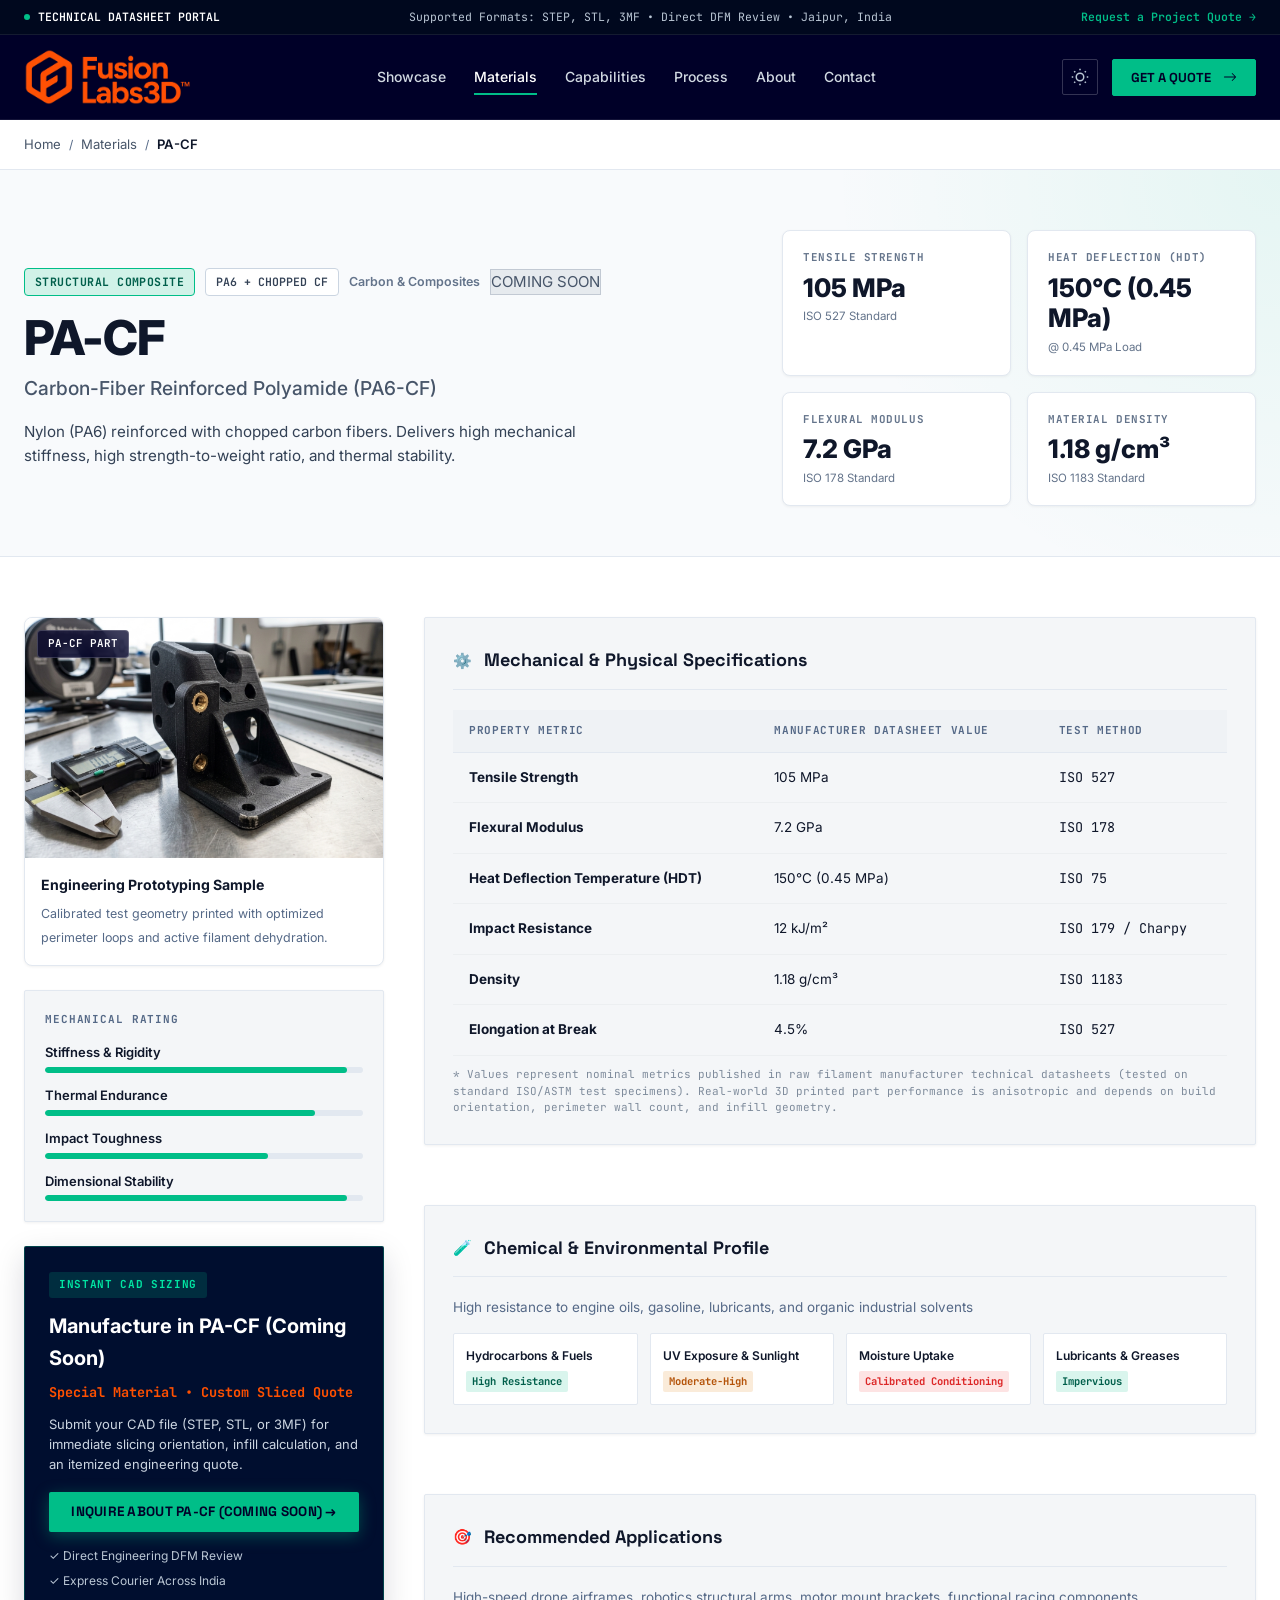
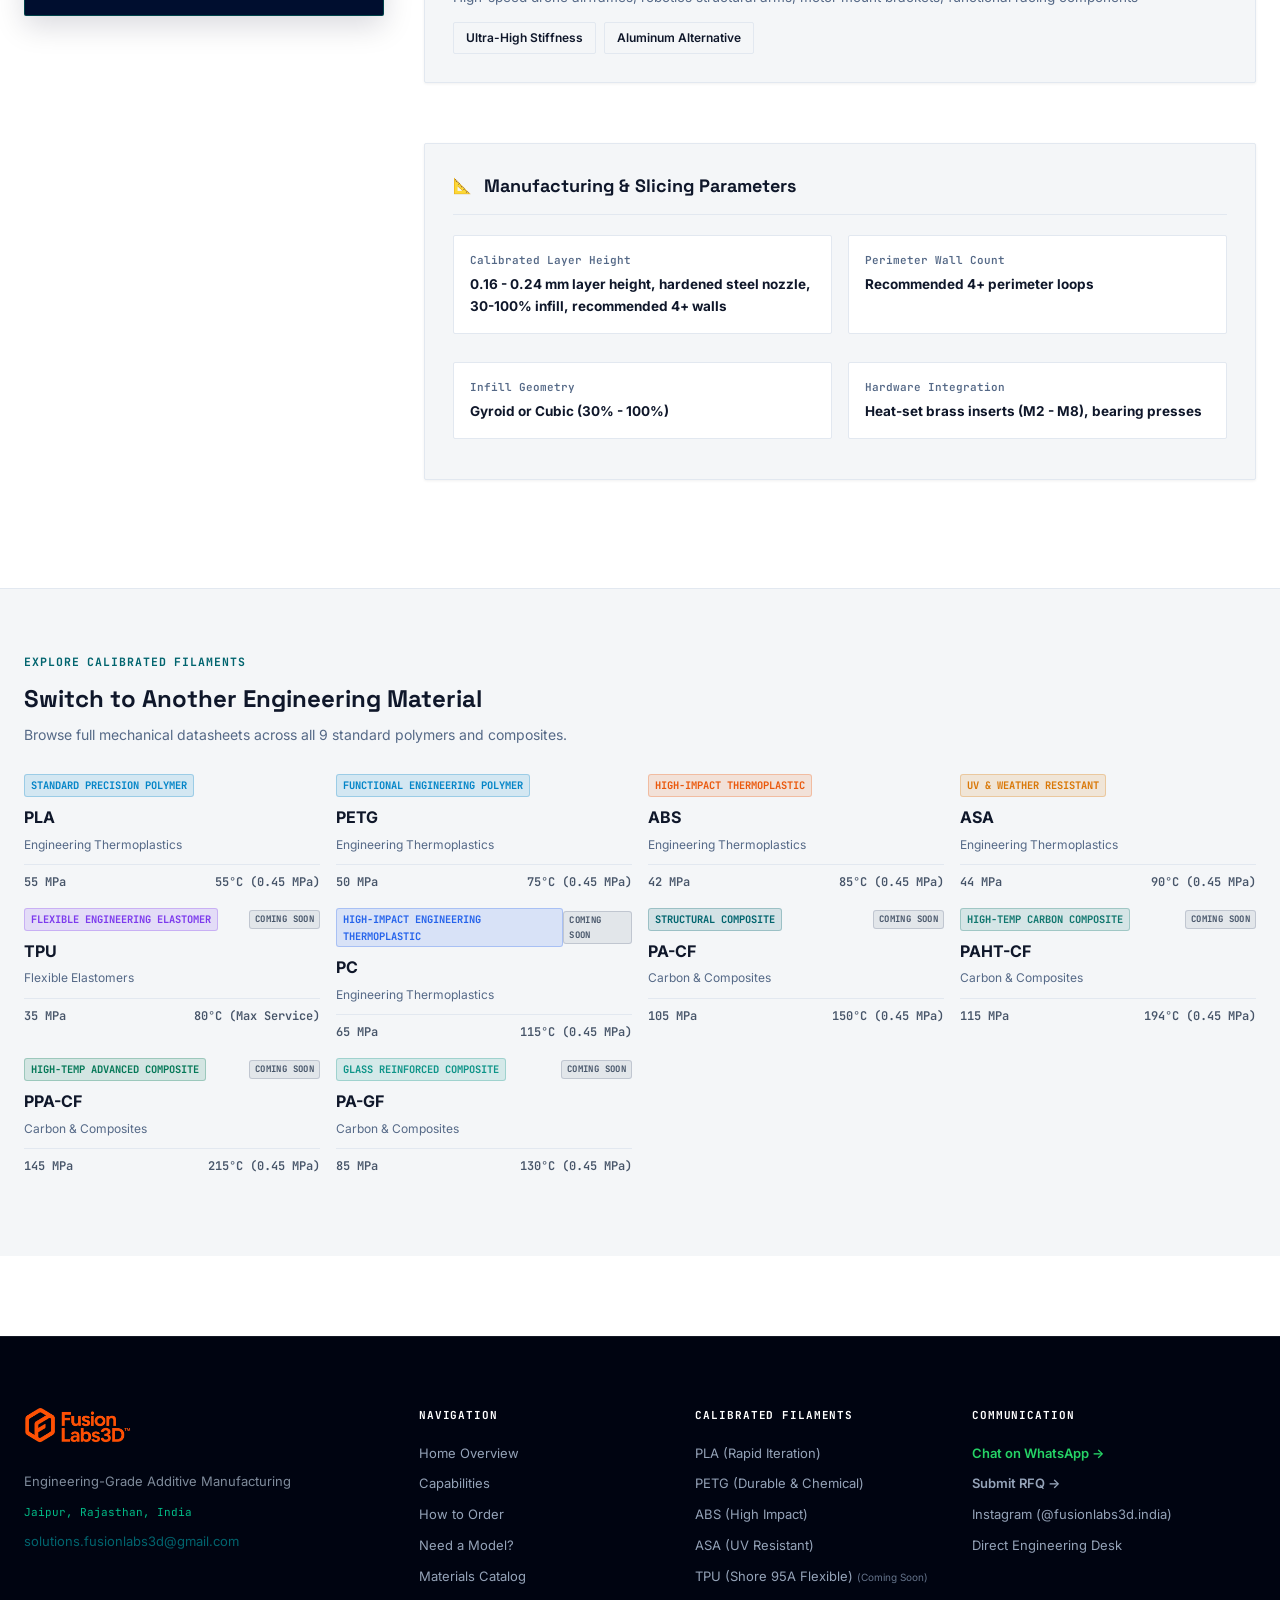
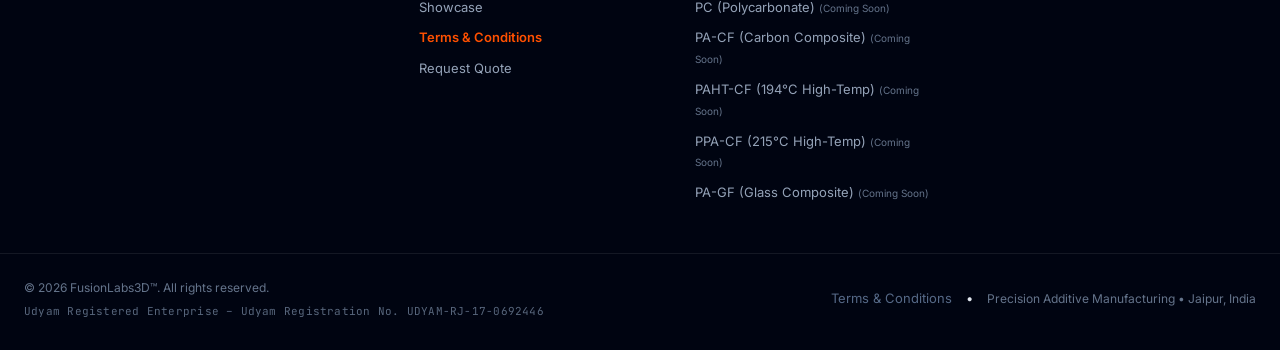
==== commit a5d4c8a2: "Deploy finalized FusionLabs3D branding, ₹4/g rates, ₹150 min order, Udyam badge, and custom domain f" ====
--- a/material.html
+++ b/material.html
@@ -27,12 +27,14 @@
   <meta name="robots" content="index, follow">
   
   <!-- Canonical URL -->
-  <link rel="canonical" href="https://fusionlabs3d.github.io/material.html">
+  <link rel="canonical" href="https://fusionlabs3d.in/material.html">
   
   <!-- Favicons -->
-  <link rel="icon" type="image/svg+xml" href="assets/logo/favicon.svg">
-  <link rel="alternate icon" type="image/x-icon" href="favicon.ico">
-  <link rel="apple-touch-icon" href="assets/logo/favicon-64.png">
+  <link rel="icon" type="image/svg+xml" href="assets/logo/favicon.svg?v=3">
+  <link rel="icon" type="image/png" sizes="32x32" href="assets/logo/favicon.png?v=3">
+  <link rel="alternate icon" type="image/x-icon" href="favicon.ico?v=3">
+  <link rel="shortcut icon" href="favicon.ico?v=3">
+  <link rel="apple-touch-icon" href="assets/logo/favicon-64.png?v=3">
   <meta name="theme-color" content="#EA580C">
 
   <!-- Google Fonts: Space Grotesk, Inter & JetBrains Mono -->
@@ -108,7 +110,7 @@
   <div class="mobile-drawer" id="mobileDrawer" aria-hidden="true">
     <div class="mobile-drawer-inner">
       <div class="mobile-drawer-header">
-        <span class="mobile-drawer-title">NAVIGATION</span>
+        <img src="assets/logo/logo-full.png" alt="FusionLabs3D" class="drawer-logo" width="150">
         <button class="mobile-drawer-close" id="mobileDrawerClose" aria-label="Close navigation menu">&times;</button>
       </div>
       <ul class="mobile-nav-list">
@@ -157,7 +159,7 @@
             <h1 class="datasheet-title" id="matTitle">PA-CF</h1>
             <p class="datasheet-subtitle" id="matFullName">Carbon-Fiber Reinforced Polyamide (PA6-CF)</p>
             <p class="datasheet-lead" id="matSummary">
-              Nylon (PA6) reinforced with 20% chopped carbon fibers. Delivers high mechanical stiffness, high strength-to-weight ratio, and thermal stability.
+              Nylon (PA6) reinforced with chopped carbon fibers. Delivers high mechanical stiffness, high strength-to-weight ratio, and thermal stability.
             </p>
           </div>
 
@@ -231,6 +233,7 @@
             <div class="datasheet-rfq-action-card">
               <div class="rfq-action-badge">INSTANT CAD SIZING</div>
               <h3 class="rfq-action-title">Manufacture in <span id="rfqMatTarget">PA-CF</span></h3>
+              <div id="matPricingRate" style="font-family: var(--font-mono, monospace); font-size: 13.5px; font-weight: 700; color: var(--fl-orange, #FF5000); margin: 6px 0 10px;">Starting at &#8377;4 / g &bull; &#8377;150 Min Order</div>
               <p class="rfq-action-desc">
                 Submit your CAD file (STEP, STL, or 3MF) for immediate slicing orientation, infill calculation, and an itemized engineering quote.
               </p>
@@ -440,7 +443,7 @@
       <div class="footer-links-col">
         <h4 class="footer-heading">COMMUNICATION</h4>
         <ul class="footer-nav">
-          <li><a href="https://wa.me/919876543210" target="_blank" rel="noopener noreferrer" style="color: #25D366; font-weight: 600;">Chat on WhatsApp &rarr;</a></li>
+          <li><a href="#" data-wa data-wa-msg="Hi, I have a 3D printing inquiry" target="_blank" rel="noopener noreferrer" style="color: #25D366; font-weight: 600;">Chat on WhatsApp &rarr;</a></li>
           <li><a href="quote.html" class="footer-quote-link">Submit RFQ &rarr;</a></li>
           <li><a href="https://www.instagram.com/fusionlabs3d.india/" target="_blank" rel="noopener noreferrer">Instagram (@fusionlabs3d.india)</a></li>
           <li><a href="mailto:solutions.fusionlabs3d@gmail.com">Direct Engineering Desk</a></li>
@@ -449,8 +452,11 @@
     </div>
 
     <div class="container footer-bottom">
-      <p class="copyright">&copy; 2026 FusionLabs3D. All rights reserved.</p>
-      <div style="display: flex; gap: 14px; font-size: 13px;">
+      <div>
+        <p class="copyright">&copy; 2026 FusionLabs3D&trade;. All rights reserved.</p>
+        <div class="footer-udyam-badge">Udyam Registered Enterprise &ndash; Udyam Registration No. UDYAM-RJ-17-0692446</div>
+      </div>
+      <div style="display: flex; gap: 14px; font-size: 13px; align-items: center;">
         <a href="terms.html" style="color: var(--text-muted); text-decoration: none;">Terms &amp; Conditions</a>
         <span style="color: var(--border-color);">&bull;</span>
         <span class="host-notice">Precision Additive Manufacturing &bull; Jaipur, India</span>
@@ -576,6 +582,17 @@
           const rfqTarget = document.getElementById('rfqMatTarget');
           if (rfqTarget) {
             rfqTarget.textContent = selected.name + (selected.status === 'coming_soon' ? ' (Coming Soon)' : '');
+          }
+
+          const matPricingRate = document.getElementById('matPricingRate');
+          if (matPricingRate) {
+            if (selected.rate) {
+              matPricingRate.textContent = 'Rate: ' + selected.rate + ' (Slicer Weight) \u2022 \u20B9150 Min Order';
+            } else if (selected.status === 'coming_soon') {
+              matPricingRate.textContent = 'Special Material \u2022 Custom Sliced Quote';
+            } else {
+              matPricingRate.textContent = 'Custom Sliced Quote \u2022 \u20B9150 Min Order';
+            }
           }
 
           const quoteBtn = document.getElementById('matQuoteBtn');
@@ -710,5 +727,7 @@
         });
     })();
   </script>
+  <!-- Anti-Scraper Contact Protection Shield -->
+  <script src="assets/js/contact-protect.js"></script>
 </body>
 </html>
--- a/style.css
+++ b/style.css
@@ -6358,6 +6358,44 @@
   border-color: var(--fl-orange, #FF5000);
   transform: translateY(-2px);
 }
+.mat-snap-thumb {
+  width: 100%;
+  height: 140px;
+  border-radius: 4px;
+  overflow: hidden;
+  margin-bottom: 12px;
+  background: #0B0F19;
+  border: 1px solid var(--border-color);
+}
+.mat-snap-thumb img {
+  width: 100%;
+  height: 100%;
+  object-fit: cover;
+  display: block;
+  transition: transform 0.35s ease;
+}
+.mat-snap-card:hover .mat-snap-thumb img {
+  transform: scale(1.05);
+}
+.mat-snap-price-tag {
+  display: inline-flex;
+  align-items: center;
+  font-family: var(--font-mono);
+  font-size: 11.5px;
+  font-weight: 700;
+  color: var(--fl-orange, #FF5000);
+  background: var(--fl-orange-subtle);
+  border: 1px solid rgba(255, 80, 0, 0.22);
+  padding: 3px 8px;
+  border-radius: 4px;
+  margin-bottom: 10px;
+  width: fit-content;
+}
+.mat-snap-price-tag.special {
+  color: var(--text-light);
+  background: rgba(100, 116, 139, 0.1);
+  border-color: rgba(100, 116, 139, 0.25);
+}
 .mat-snap-top {
   display: flex;
   align-items: center;
@@ -6790,4 +6828,24 @@
   }
 }
 
-
+/* ==========================================================================
+   UDYAM REGISTRATION ENTERPRISE FOOTER BADGE
+   ========================================================================== */
+.footer-udyam-badge {
+  font-family: var(--font-mono, 'JetBrains Mono', monospace);
+  font-size: 11px;
+  line-height: 1.5;
+  color: var(--text-light, #94A3B8);
+  margin-top: 6px;
+  letter-spacing: 0.02em;
+  opacity: 0.88;
+}
+[data-theme="light"] .footer-udyam-badge {
+  color: #64748B;
+}
+.siemens-footer-bottom .footer-udyam-badge {
+  margin-top: 4px;
+}
+
+
+
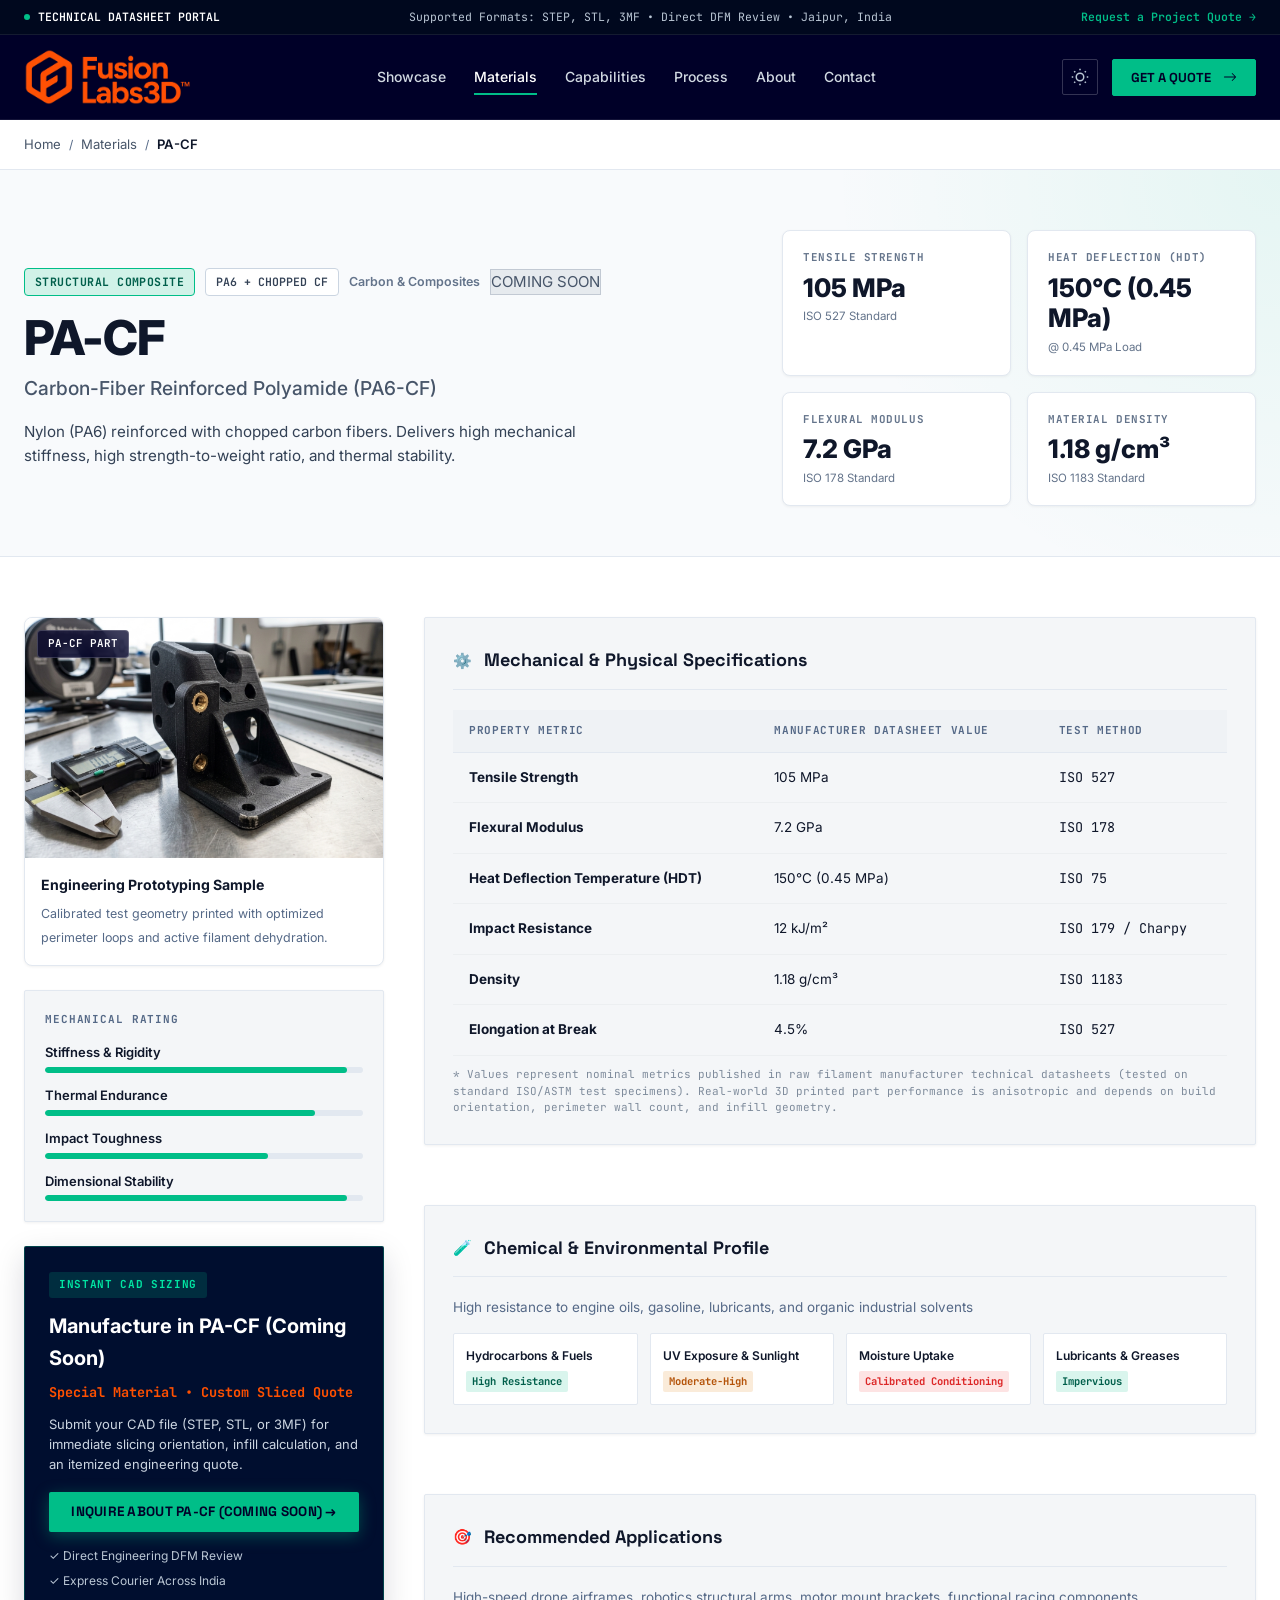
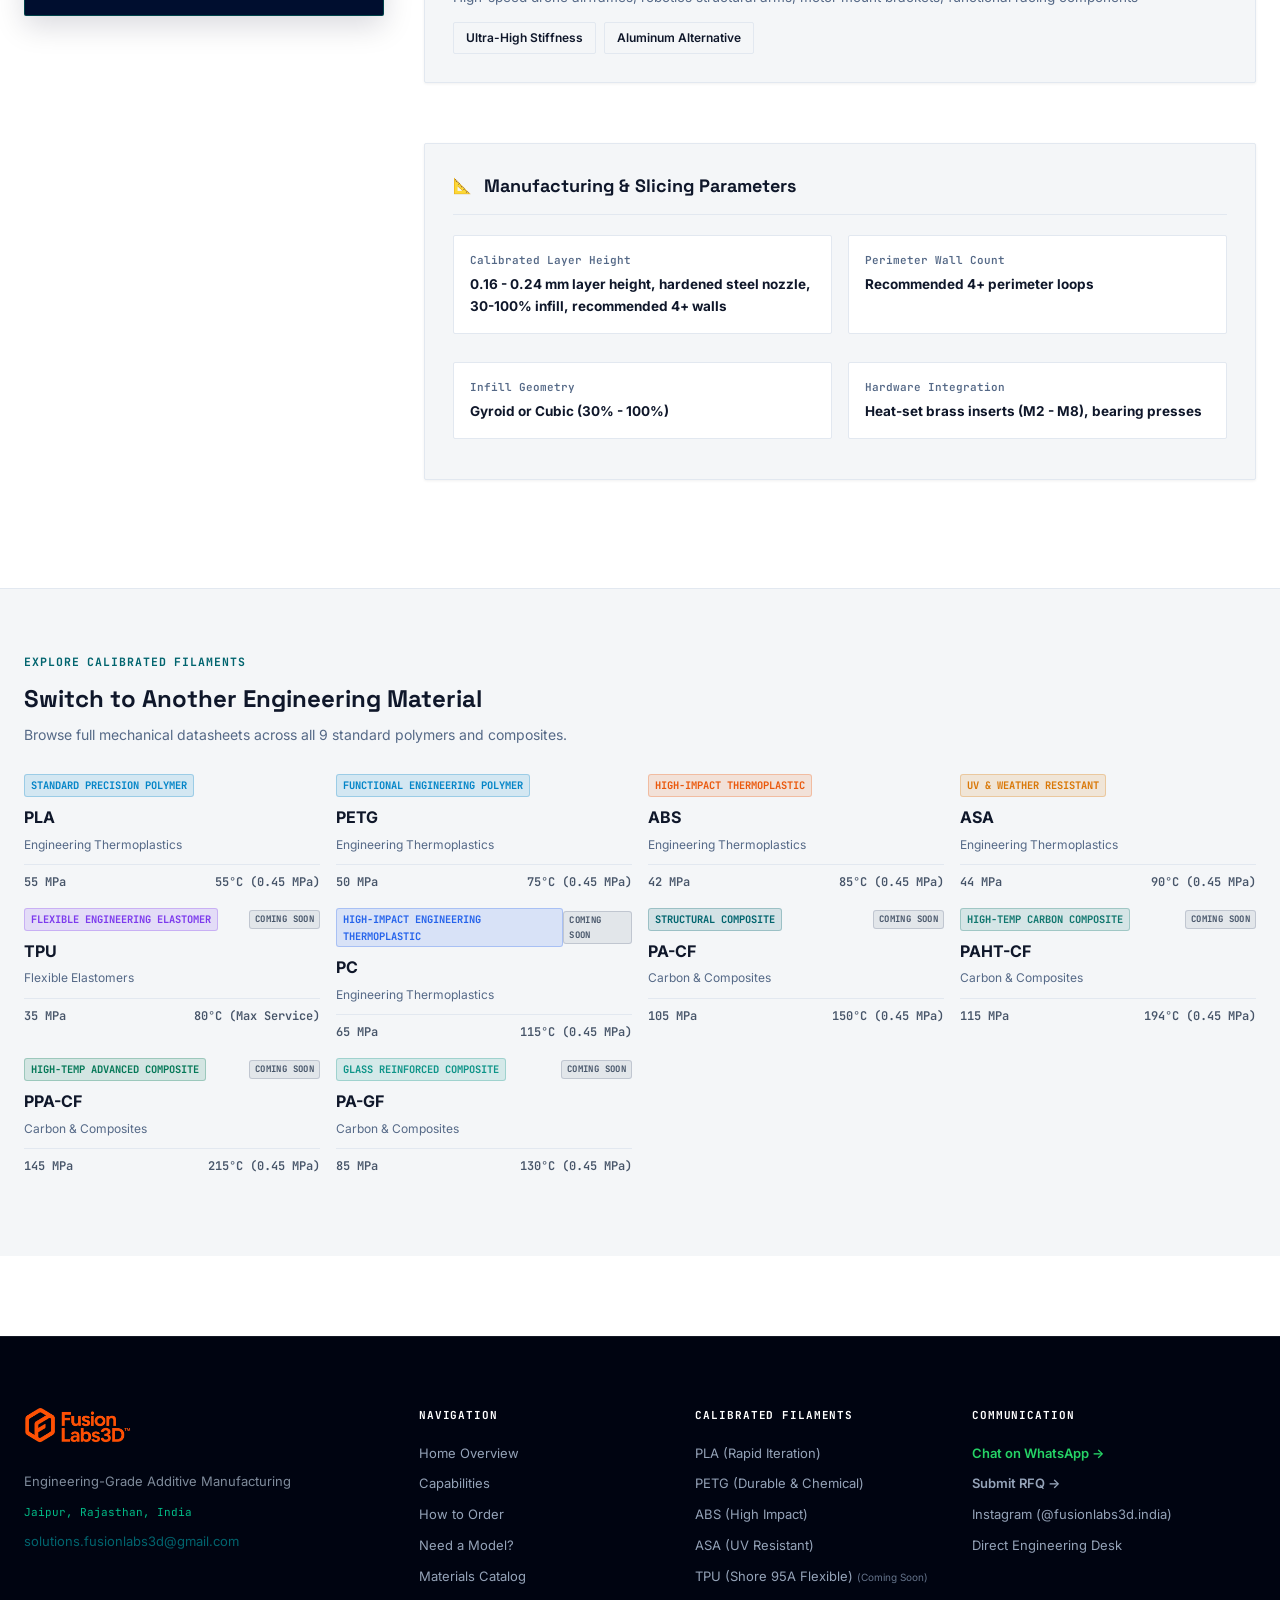
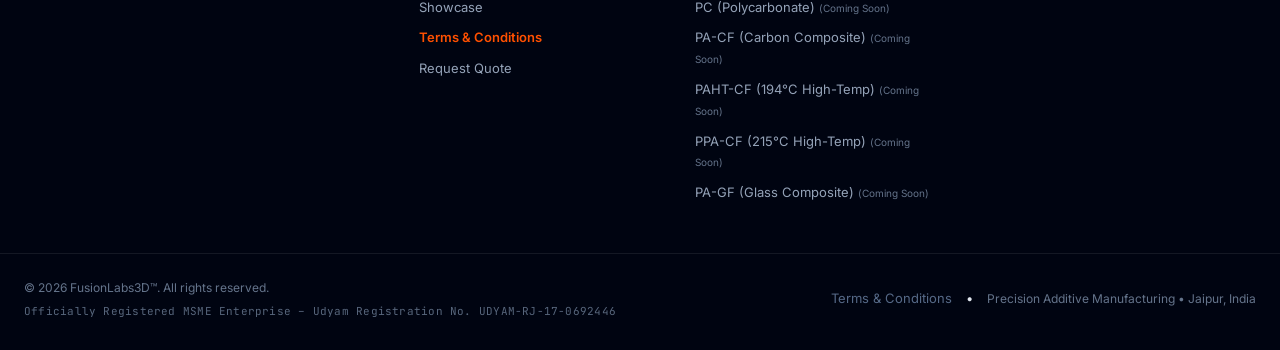
==== commit ad7bbb29: "Update launch date to 11 October 2026 and add Officially Registered MSME to Udyam badge" ====
--- a/material.html
+++ b/material.html
@@ -454,7 +454,7 @@
     <div class="container footer-bottom">
       <div>
         <p class="copyright">&copy; 2026 FusionLabs3D&trade;. All rights reserved.</p>
-        <div class="footer-udyam-badge">Udyam Registered Enterprise &ndash; Udyam Registration No. UDYAM-RJ-17-0692446</div>
+        <div class="footer-udyam-badge">Officially Registered MSME Enterprise &ndash; Udyam Registration No. UDYAM-RJ-17-0692446</div>
       </div>
       <div style="display: flex; gap: 14px; font-size: 13px; align-items: center;">
         <a href="terms.html" style="color: var(--text-muted); text-decoration: none;">Terms &amp; Conditions</a>
